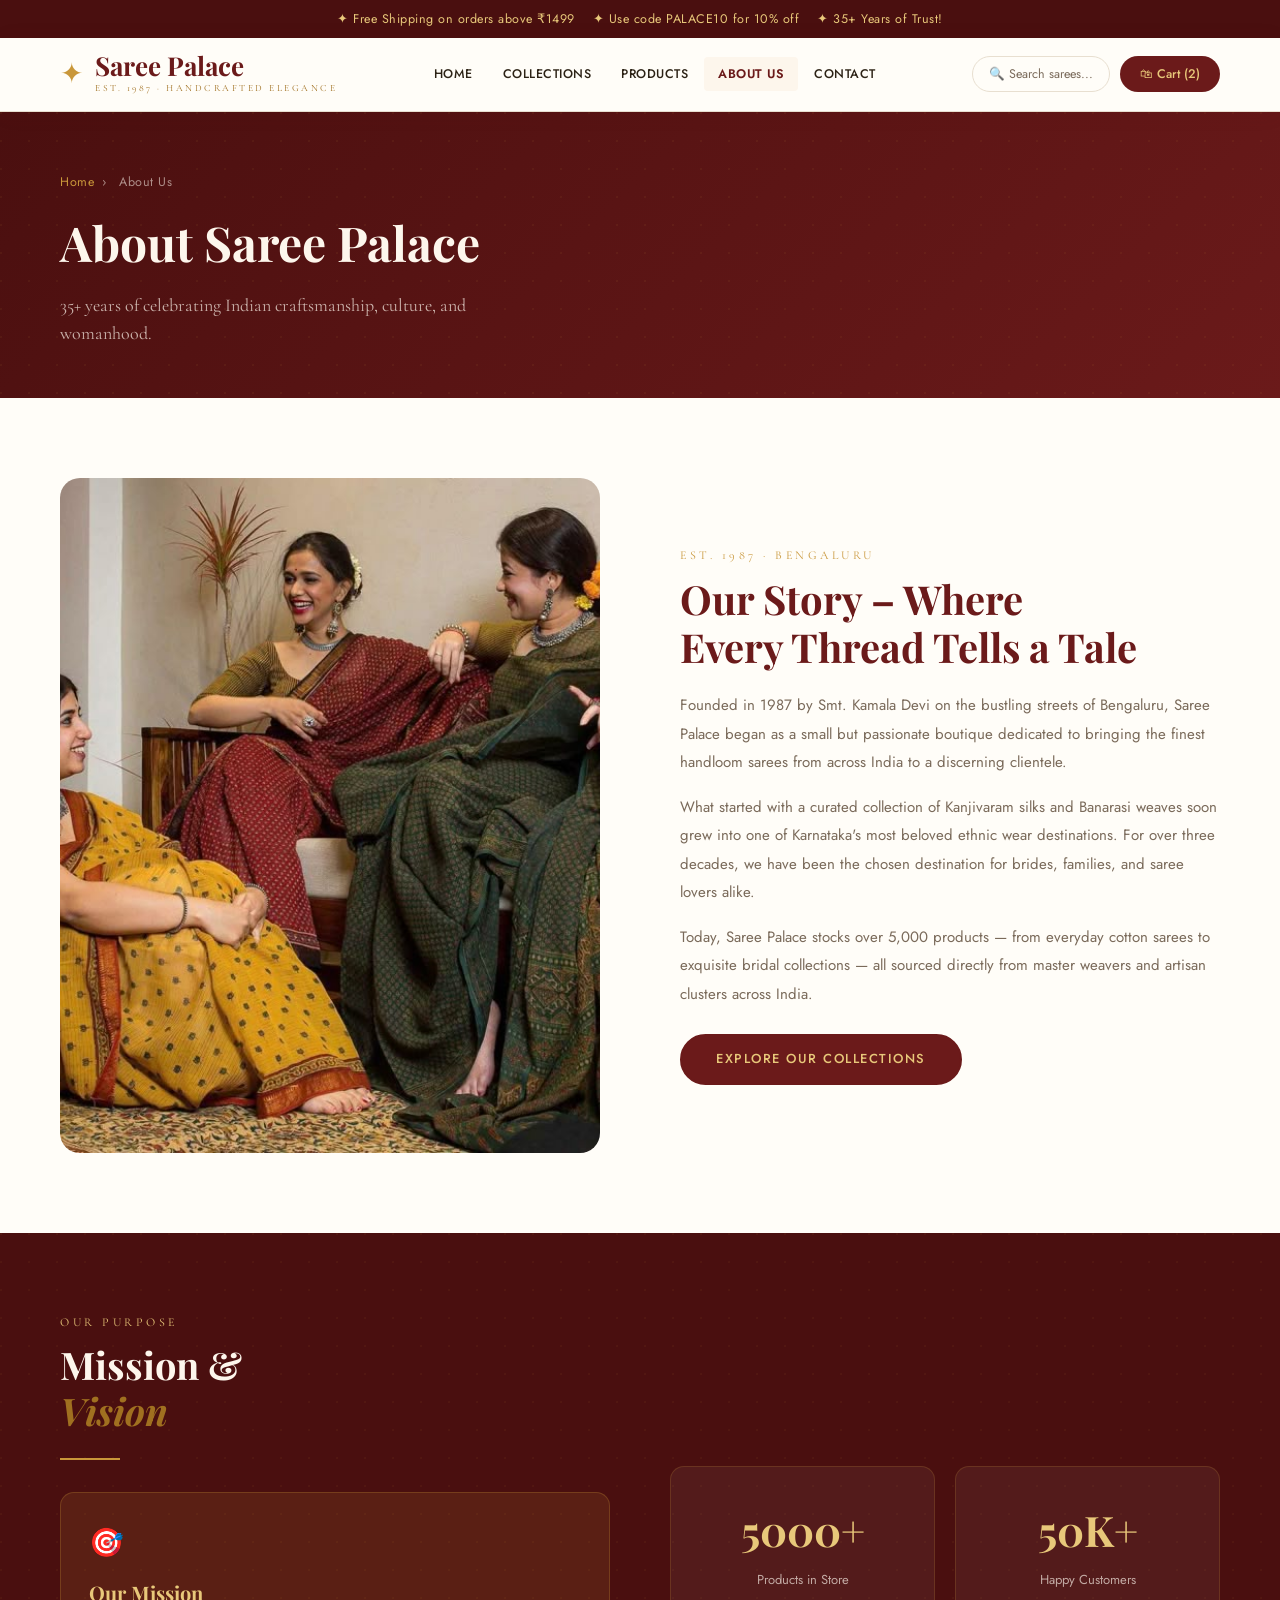
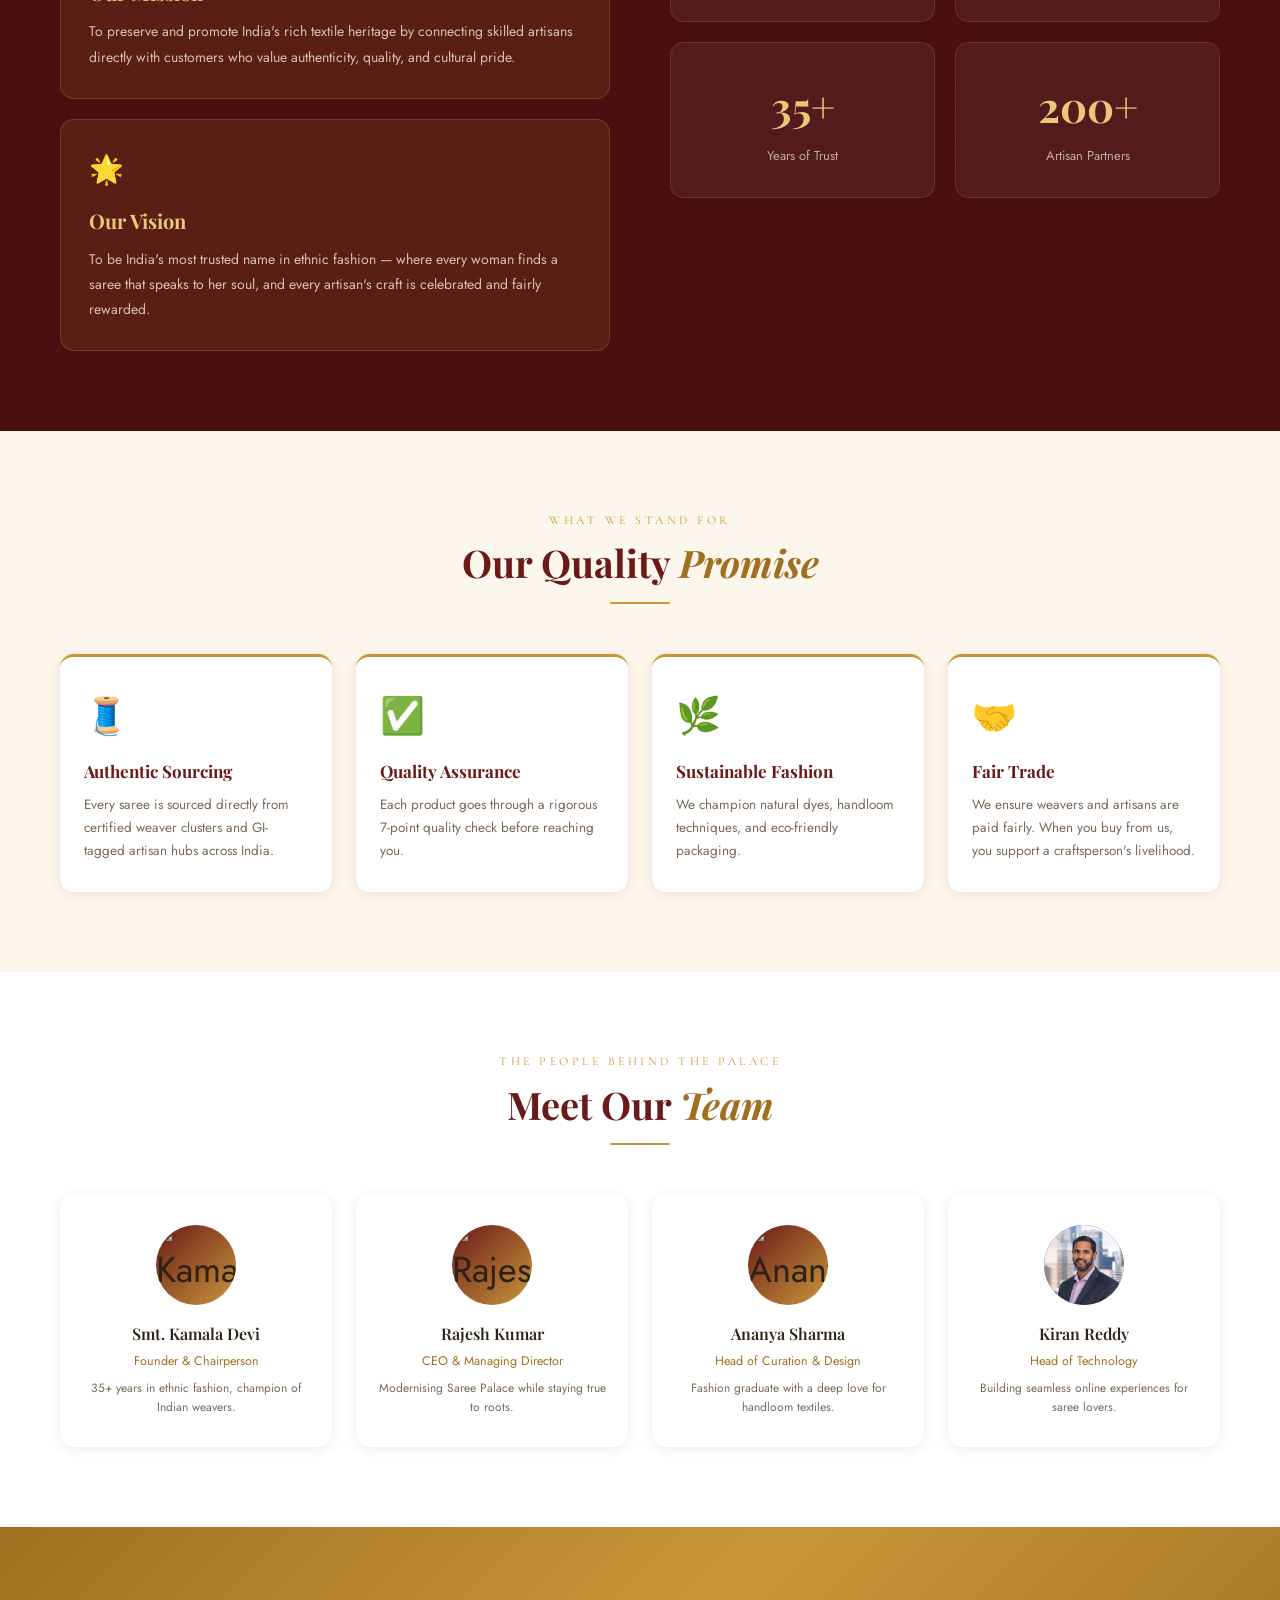
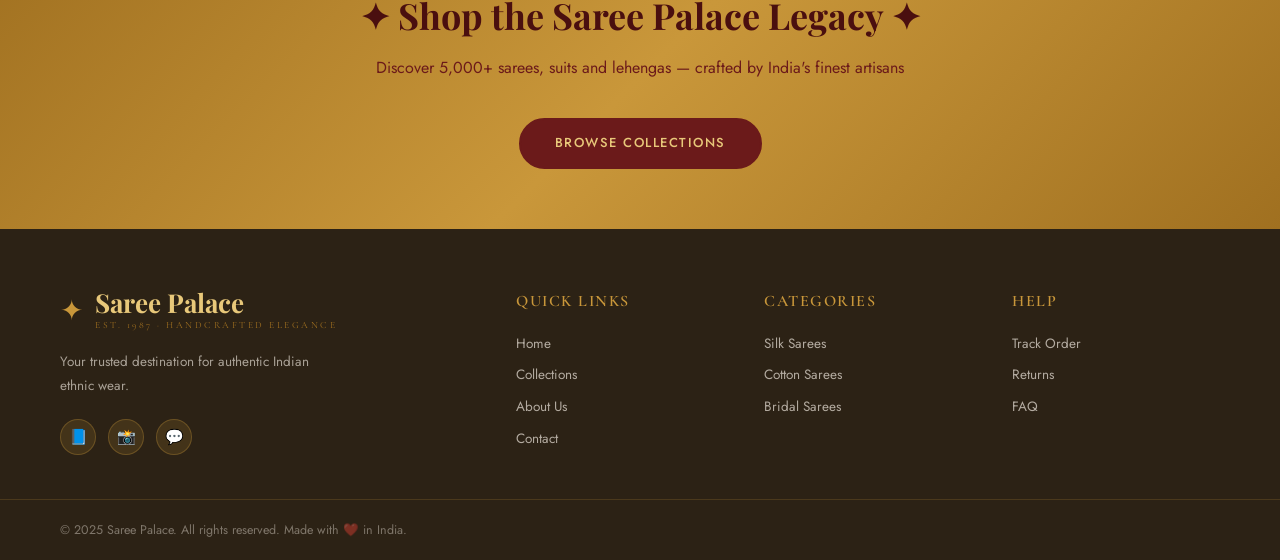
==== about.html @ aacb1d37 "first commit" ====
<!DOCTYPE html>
<html lang="en">
<head>
  <meta charset="UTF-8"/>
  <meta name="viewport" content="width=device-width, initial-scale=1.0"/>
  <title>About Us – Saree Palace</title>
  <link rel="stylesheet" href="style.css"/>
  <style>
    .about-img-wrap img { width:100%; height:100%; object-fit:cover; display:block; }
    .team-avatar img { width:100%; height:100%; object-fit:cover; border-radius:50%; display:block; }
  </style>
</head>
<body>
<div class="announcement-bar">
  <span>✦ Free Shipping on orders above ₹1499 &nbsp;&nbsp; ✦ Use code PALACE10 for 10% off &nbsp;&nbsp; ✦ 35+ Years of Trust!</span>
</div>
<header class="header">
  <div class="header-top">
    <a href="index.html" class="logo">
      <span class="logo-icon">✦</span>
      <div class="logo-text"><span class="logo-main">Saree Palace</span><span class="logo-sub">Est. 1987 · Handcrafted Elegance</span></div>
    </a>
    <nav class="header-nav">
      <a href="index.html">Home</a><a href="collections.html">Collections</a>
      <a href="product.html">Products</a><a href="about.html" class="active">About Us</a><a href="contact.html">Contact</a>
    </nav>
    <div class="header-actions">
      <div class="search-box">🔍 Search sarees...</div>
      <a href="cart.html" class="btn-cart">🛍 Cart (2)</a>
    </div>
  </div>
</header>

<section class="page-hero">
  <!-- Replace 'your-photo.jpg' with the path to your actual image -->
  <div class="page-hero-bg">
  </div>
  <div class="page-hero-overlay"></div>
  <div class="page-hero-content">
    <div class="breadcrumb"><a href="index.html">Home</a><span>›</span> About Us</div>
    <h1>About Saree Palace</h1>
    <p>35+ years of celebrating Indian craftsmanship, culture, and womanhood.</p>
  </div>
</section>

<!-- OUR STORY -->
<div class="about-grid">
  <div class="about-img-wrap">
    <img src="abus.jfif" alt="Saree Palace Store"/>
  </div>
  <div class="about-content">
    <span class="section-label">Est. 1987 · Bengaluru</span>
    <h2>Our Story – Where<br/>Every Thread Tells a Tale</h2>
    <p>Founded in 1987 by Smt. Kamala Devi on the bustling streets of Bengaluru, Saree Palace began as a small but passionate boutique dedicated to bringing the finest handloom sarees from across India to a discerning clientele.</p>
    <p>What started with a curated collection of Kanjivaram silks and Banarasi weaves soon grew into one of Karnataka's most beloved ethnic wear destinations. For over three decades, we have been the chosen destination for brides, families, and saree lovers alike.</p>
    <p>Today, Saree Palace stocks over 5,000 products — from everyday cotton sarees to exquisite bridal collections — all sourced directly from master weavers and artisan clusters across India.</p>
    <a href="collections.html" class="btn-primary" style="margin-top:10px">Explore Our Collections</a>
  </div>
</div>

<!-- MISSION & VISION -->
<section class="section" style="background:var(--maroon-dk);position:relative;overflow:hidden">
  <div style="position:absolute;inset:0;background-image:radial-gradient(circle at 1px 1px, rgba(201,151,58,0.06) 1px, transparent 0);background-size:28px 28px"></div>
  <div style="position:relative;z-index:1;display:grid;grid-template-columns:1fr 1fr;gap:60px;align-items:center">
    <div>
      <span class="section-label" style="color:var(--gold-lt)">Our Purpose</span>
      <h2 class="section-title" style="color:var(--cream);margin-bottom:24px">Mission &<br/><em>Vision</em></h2>
      <div style="height:2px;width:60px;background:var(--gold);margin-bottom:32px"></div>
      <div style="background:rgba(201,151,58,0.12);border:1px solid rgba(201,151,58,0.25);border-radius:14px;padding:28px;margin-bottom:20px">
        <div style="font-size:28px;margin-bottom:12px">🎯</div>
        <h4 style="font-family:'Playfair Display',serif;font-size:20px;color:var(--gold-lt);margin-bottom:10px">Our Mission</h4>
        <p style="font-size:14px;color:rgba(253,246,236,0.75);line-height:1.8">To preserve and promote India's rich textile heritage by connecting skilled artisans directly with customers who value authenticity, quality, and cultural pride.</p>
      </div>
      <div style="background:rgba(201,151,58,0.12);border:1px solid rgba(201,151,58,0.25);border-radius:14px;padding:28px">
        <div style="font-size:28px;margin-bottom:12px">🌟</div>
        <h4 style="font-family:'Playfair Display',serif;font-size:20px;color:var(--gold-lt);margin-bottom:10px">Our Vision</h4>
        <p style="font-size:14px;color:rgba(253,246,236,0.75);line-height:1.8">To be India's most trusted name in ethnic fashion — where every woman finds a saree that speaks to her soul, and every artisan's craft is celebrated and fairly rewarded.</p>
      </div>
    </div>
    <div style="display:grid;grid-template-columns:1fr 1fr;gap:20px">
      <div style="background:rgba(255,255,255,0.05);border-radius:14px;padding:30px 24px;text-align:center;border:1px solid rgba(201,151,58,0.2)">
        <div style="font-family:'Playfair Display',serif;font-size:42px;font-weight:700;color:var(--gold-lt)">5000+</div>
        <div style="font-size:13px;color:rgba(253,246,236,0.65);margin-top:6px">Products in Store</div>
      </div>
      <div style="background:rgba(255,255,255,0.05);border-radius:14px;padding:30px 24px;text-align:center;border:1px solid rgba(201,151,58,0.2)">
        <div style="font-family:'Playfair Display',serif;font-size:42px;font-weight:700;color:var(--gold-lt)">50K+</div>
        <div style="font-size:13px;color:rgba(253,246,236,0.65);margin-top:6px">Happy Customers</div>
      </div>
      <div style="background:rgba(255,255,255,0.05);border-radius:14px;padding:30px 24px;text-align:center;border:1px solid rgba(201,151,58,0.2)">
        <div style="font-family:'Playfair Display',serif;font-size:42px;font-weight:700;color:var(--gold-lt)">35+</div>
        <div style="font-size:13px;color:rgba(253,246,236,0.65);margin-top:6px">Years of Trust</div>
      </div>
      <div style="background:rgba(255,255,255,0.05);border-radius:14px;padding:30px 24px;text-align:center;border:1px solid rgba(201,151,58,0.2)">
        <div style="font-family:'Playfair Display',serif;font-size:42px;font-weight:700;color:var(--gold-lt)">200+</div>
        <div style="font-size:13px;color:rgba(253,246,236,0.65);margin-top:6px">Artisan Partners</div>
      </div>
    </div>
  </div>
</section>

<!-- QUALITY VALUES -->
<section class="values-section">
  <div class="section-header">
    <span class="section-label">What We Stand For</span>
    <h2 class="section-title">Our Quality <em>Promise</em></h2>
    <div class="divider"></div>
  </div>
  <div class="values-grid">
    <div class="value-card"><div class="value-icon">🧵</div><h4>Authentic Sourcing</h4><p>Every saree is sourced directly from certified weaver clusters and GI-tagged artisan hubs across India.</p></div>
    <div class="value-card"><div class="value-icon">✅</div><h4>Quality Assurance</h4><p>Each product goes through a rigorous 7-point quality check before reaching you.</p></div>
    <div class="value-card"><div class="value-icon">🌿</div><h4>Sustainable Fashion</h4><p>We champion natural dyes, handloom techniques, and eco-friendly packaging.</p></div>
    <div class="value-card"><div class="value-icon">🤝</div><h4>Fair Trade</h4><p>We ensure weavers and artisans are paid fairly. When you buy from us, you support a craftsperson's livelihood.</p></div>
  </div>
</section>

<!-- TEAM -->
<section class="section" style="background:#fff">
  <div class="section-header">
    <span class="section-label">The People Behind the Palace</span>
    <h2 class="section-title">Meet Our <em>Team</em></h2>
    <div class="divider"></div>
  </div>
  <div class="team-grid" style="padding:0">
    <div class="team-card">
      <div class="team-avatar">
        <img src="https://encrypted-tbn0.gstatic.com/images?q=tbn:ANd9GcRkN2AaYw0T_eDQr_360ei1MdW2MaxTLRA_pQ&s" alt="Kamala Devi"/>
      </div>
      <h4>Smt. Kamala Devi</h4><p>Founder & Chairperson</p>
      <p style="font-size:12px;color:var(--mid-gray);margin-top:8px">35+ years in ethnic fashion, champion of Indian weavers.</p>
    </div>
    <div class="team-card">
      <div class="team-avatar">
        <img src="https://encrypted-tbn0.gstatic.com/images?q=tbn:ANd9GcSYFAbuUCKHLajSRwj35jVpfdj46qffYiw7yw&s" alt="Rajesh Kumar"/>
      </div>
      <h4>Rajesh Kumar</h4><p>CEO & Managing Director</p>
      <p style="font-size:12px;color:var(--mid-gray);margin-top:8px">Modernising Saree Palace while staying true to roots.</p>
    </div>
    <div class="team-card">
      <div class="team-avatar">
        <img src="https://encrypted-tbn0.gstatic.com/images?q=tbn:ANd9GcQ9eYBCYyK8CjuxxqD_QIRIj3vtbfGTEG4hpg&s" alt="Ananya Sharma"/>
      </div>
      <h4>Ananya Sharma</h4><p>Head of Curation & Design</p>
      <p style="font-size:12px;color:var(--mid-gray);margin-top:8px">Fashion graduate with a deep love for handloom textiles.</p>
    </div>
    <div class="team-card">
      <div class="team-avatar">
        <img src="[data-uri]" alt="Kiran Reddy"/>
      </div>
      <h4>Kiran Reddy</h4><p>Head of Technology</p>
      <p style="font-size:12px;color:var(--mid-gray);margin-top:8px">Building seamless online experiences for saree lovers.</p>
    </div>
  </div>
</section>

<section class="offers-banner">
  <h2>✦ Shop the Saree Palace Legacy ✦</h2>
  <p>Discover 5,000+ sarees, suits and lehengas — crafted by India's finest artisans</p>
  <a href="collections.html" class="btn-primary" style="margin-top:10px">Browse Collections</a>
</section>

<footer class="footer">
  <div class="footer-top">
    <div class="footer-brand">
      <div class="logo"><span class="logo-icon">✦</span>
        <div class="logo-text"><span class="logo-main" style="color:var(--gold-lt)">Saree Palace</span><span class="logo-sub">Est. 1987 · Handcrafted Elegance</span></div>
      </div>
      <p>Your trusted destination for authentic Indian ethnic wear.</p>
      <div class="footer-social"><div class="social-icon">📘</div><div class="social-icon">📸</div><div class="social-icon">💬</div></div>
    </div>
    <div class="footer-col"><h5>Quick Links</h5><a href="index.html">Home</a><a href="collections.html">Collections</a><a href="about.html">About Us</a><a href="contact.html">Contact</a></div>
    <div class="footer-col"><h5>Categories</h5><a href="collections.html">Silk Sarees</a><a href="collections.html">Cotton Sarees</a><a href="collections.html">Bridal Sarees</a></div>
    <div class="footer-col"><h5>Help</h5><a href="contact.html">Track Order</a><a href="contact.html">Returns</a><a href="contact.html">FAQ</a></div>
  </div>
  <div class="footer-bottom"><p>© 2025 Saree Palace. All rights reserved. Made with ❤️ in India.</p></div>
</footer>
<script src="script.js"></script>
</body>
</html>
---- style.css ----
@import url('https://fonts.googleapis.com/css2?family=Playfair+Display:ital,wght@0,400;0,600;0,700;1,400;1,600&family=Cormorant+Garamond:wght@300;400;500;600&family=Jost:wght@300;400;500;600&display=swap');

:root {
  --maroon:    #6b1a1a;
  --maroon-dk: #4a0f0f;
  --maroon-lt: #9b2929;
  --gold:      #c9973a;
  --gold-lt:   #e8c87a;
  --gold-dk:   #a07020;
  --cream:     #fdf6ec;
  --cream-dk:  #f5e8d0;
  --off-white: #fffdf8;
  --charcoal:  #2c2215;
  --mid-gray:  #7a6a5a;
  --light-gray:#e8dfd0;
  --shadow-sm: 0 2px 12px rgba(107,26,26,0.10);
  --shadow-md: 0 6px 30px rgba(107,26,26,0.18);
  --shadow-lg: 0 16px 60px rgba(107,26,26,0.22);
  --transition: 0.3s cubic-bezier(0.4,0,0.2,1);
}

*, *::before, *::after { box-sizing: border-box; margin: 0; padding: 0; }
html { scroll-behavior: smooth; }
body { font-family: 'Jost', sans-serif; background: var(--off-white); color: var(--charcoal); line-height: 1.6; overflow-x: hidden; }
a { text-decoration: none; color: inherit; }

::-webkit-scrollbar { width: 5px; }
::-webkit-scrollbar-track { background: var(--cream); }
::-webkit-scrollbar-thumb { background: var(--gold); border-radius: 3px; }

/* ANNOUNCEMENT BAR */
.announcement-bar {
  background: var(--maroon-dk); color: var(--gold-lt);
  text-align: center; padding: 9px 20px;
  font-size: 12.5px; letter-spacing: 0.5px;
  overflow: hidden; white-space: nowrap;
}
.announcement-bar span { display: inline-block; animation: marquee 24s linear infinite; }
@keyframes marquee { from { transform: translateX(80vw); } to { transform: translateX(-100%); } }

/* HEADER */
.header {
  background: var(--off-white); border-bottom: 1px solid var(--light-gray);
  position: sticky; top: 0; z-index: 999;
  box-shadow: 0 2px 20px rgba(107,26,26,0.07);
}
.header-top {
  display: flex; align-items: center; justify-content: space-between;
  padding: 14px 60px; gap: 20px;
}
.logo { display: flex; align-items: center; gap: 12px; }
.logo-icon { font-size: 28px; color: var(--gold); }
.logo-text { display: flex; flex-direction: column; }
.logo-main { font-family: 'Playfair Display', serif; font-size: 26px; font-weight: 700; color: var(--maroon); line-height: 1; }
.logo-sub { font-size: 9.5px; font-family: 'Cormorant Garamond', serif; letter-spacing: 2.5px; color: var(--gold-dk); text-transform: uppercase; margin-top: 2px; }
.header-nav { display: flex; align-items: center; gap: 2px; }
.header-nav a { font-size: 12.5px; font-weight: 500; color: var(--charcoal); padding: 7px 14px; letter-spacing: 0.5px; text-transform: uppercase; border-radius: 4px; transition: all var(--transition); }
.header-nav a:hover, .header-nav a.active { color: var(--maroon); background: var(--cream); font-weight: 600; }
.header-actions { display: flex; align-items: center; gap: 10px; }
.search-box { display: flex; align-items: center; gap: 8px; border: 1.5px solid var(--light-gray); border-radius: 30px; padding: 7px 16px; font-size: 12.5px; color: var(--mid-gray); cursor: pointer; transition: border-color var(--transition); }
.search-box:hover { border-color: var(--gold); }
.btn-cart { background: var(--maroon); color: var(--gold-lt); padding: 8px 20px; border-radius: 30px; font-size: 12.5px; font-weight: 500; transition: background var(--transition); white-space: nowrap; }
.btn-cart:hover { background: var(--gold-dk); }

/* CATEGORY NAV */
.category-nav { display: flex; justify-content: center; gap: 4px; padding: 8px 60px; background: var(--cream); border-top: 1px solid var(--light-gray); overflow-x: auto; }
.category-nav::-webkit-scrollbar { height: 0; }
.category-nav a { display: flex; align-items: center; gap: 7px; padding: 5px 16px; border-radius: 30px; font-size: 12px; font-weight: 500; letter-spacing: 0.5px; text-transform: uppercase; color: var(--charcoal); transition: all var(--transition); white-space: nowrap; border: 1.5px solid transparent; }
.category-nav a:hover, .category-nav a.active { background: var(--maroon); color: var(--cream); border-color: var(--maroon); }
.cat-dot { width: 10px; height: 10px; border-radius: 50%; }

/* BUTTONS */
.btn-primary { display: inline-block; background: var(--maroon); color: var(--gold-lt); padding: 13px 34px; border-radius: 40px; font-weight: 500; font-size: 13px; letter-spacing: 1.5px; text-transform: uppercase; border: 2px solid var(--maroon); transition: all var(--transition); cursor: pointer; }
.btn-primary:hover { background: transparent; color: var(--maroon); }
.btn-outline-dark { display: inline-block; background: transparent; color: var(--maroon); padding: 13px 34px; border-radius: 40px; font-weight: 500; font-size: 13px; letter-spacing: 1.5px; text-transform: uppercase; border: 2px solid var(--maroon); transition: all var(--transition); cursor: pointer; }
.btn-outline-dark:hover { background: var(--maroon); color: var(--gold-lt); }
.btn-outline-light { display: inline-block; background: transparent; color: var(--cream); padding: 13px 34px; border-radius: 40px; font-weight: 500; font-size: 13px; letter-spacing: 1.5px; text-transform: uppercase; border: 2px solid rgba(255,255,255,0.5); transition: all var(--transition); cursor: pointer; }
.btn-outline-light:hover { background: var(--cream); color: var(--maroon); }
.btn-gold { display: inline-block; background: var(--gold); color: var(--charcoal); padding: 13px 34px; border-radius: 40px; font-weight: 600; font-size: 13px; letter-spacing: 1px; text-transform: uppercase; border: none; cursor: pointer; transition: all var(--transition); }
.btn-gold:hover { background: var(--gold-dk); color: var(--cream); }

/* SECTION COMMONS */
.section { padding: 80px 60px; }
.section-header { text-align: center; margin-bottom: 50px; }
.section-header.light .section-label { color: var(--gold-lt); }
.section-header.light .section-title { color: var(--cream); }
.section-label { display: block; font-family: 'Cormorant Garamond', serif; font-size: 12px; letter-spacing: 3.5px; text-transform: uppercase; color: var(--gold); margin-bottom: 10px; }
.section-title { font-family: 'Playfair Display', serif; font-size: 38px; font-weight: 700; color: var(--maroon); line-height: 1.2; }
.section-title em { font-style: italic; color: var(--gold-dk); }
.section-cta { text-align: center; margin-top: 44px; }
.divider { width: 60px; height: 2px; background: var(--gold); margin: 16px auto 0; border-radius: 2px; }

/* HERO */
.hero { position: relative; min-height: 88vh; display: flex; align-items: center; overflow: hidden; }
.hero-bg { position: absolute; inset: 0; background: radial-gradient(ellipse at 75% 50%, rgba(201,151,58,0.13) 0%, transparent 55%), radial-gradient(ellipse at 20% 80%, rgba(155,41,41,0.3) 0%, transparent 50%), linear-gradient(135deg, #4a0f0f 0%, #6b1a1a 45%, #3a0c0c 100%); }
.hero-bg::before { content: ''; position: absolute; inset: 0; background-image: radial-gradient(circle at 1px 1px, rgba(201,151,58,0.07) 1px, transparent 0); background-size: 30px 30px; }
.hero-content { position: relative; z-index: 2; padding: 60px 100px; max-width: 700px; animation: fadeUp 1s ease forwards; }
.hero-badge { display: inline-block; background: rgba(201,151,58,0.15); border: 1px solid rgba(201,151,58,0.4); color: var(--gold-lt); padding: 5px 16px; border-radius: 20px; font-size: 11.5px; letter-spacing: 3px; text-transform: uppercase; font-family: 'Cormorant Garamond', serif; margin-bottom: 22px; }
.hero-title { font-family: 'Playfair Display', serif; font-size: 64px; font-weight: 700; color: var(--cream); line-height: 1.1; margin-bottom: 22px; }
.hero-title em { font-style: italic; color: var(--gold-lt); }
.hero-desc { font-family: 'Cormorant Garamond', serif; font-size: 18px; color: rgba(253,246,236,0.75); line-height: 1.8; margin-bottom: 36px; max-width: 500px; }
.hero-btns { display: flex; gap: 16px; flex-wrap: wrap; }
.hero-stats { display: flex; gap: 36px; margin-top: 50px; padding-top: 36px; border-top: 1px solid rgba(201,151,58,0.2); }
.hero-stat-num { font-family: 'Playfair Display', serif; font-size: 28px; font-weight: 700; color: var(--gold-lt); }
.hero-stat-lbl { font-size: 11.5px; color: rgba(253,246,236,0.6); letter-spacing: 1px; }
.hero-image-side { position: absolute; right: 0; top: 0; bottom: 0; width: 42%; }
.hero-image-side::before { content: ''; position: absolute; inset: 0; z-index: 1; background: linear-gradient(to right, #6b1a1a 0%, transparent 40%); }
.hero-saree-display { width: 100%; height: 100%; background: linear-gradient(160deg, #8b1a1a 0%, #c9973a 40%, #4a0f0f 100%); display: flex; align-items: center; justify-content: center; }
.saree-art { font-size: 180px; opacity: 0.35; animation: floatArt 5s ease-in-out infinite; }
@keyframes floatArt { 0%,100% { transform: translateY(0) rotate(-5deg); } 50% { transform: translateY(-20px) rotate(5deg); } }

/* PROMO STRIP */
.promo-strip { display: grid; grid-template-columns: repeat(4, 1fr); border-top: 3px solid var(--gold); }
.promo-card { padding: 28px 30px; display: block; transition: transform var(--transition); position: relative; overflow: hidden; border-right: 1px solid rgba(255,255,255,0.1); }
.promo-card:last-child { border-right: none; }
.promo-card:hover { transform: translateY(-3px); }
.promo-1 { background: linear-gradient(135deg, #7a1f1f, #b03030); }
.promo-2 { background: linear-gradient(135deg, #5a3a00, #a07020); }
.promo-3 { background: linear-gradient(135deg, #1a3a6b, #2e60a8); }
.promo-4 { background: linear-gradient(135deg, #1a5a2e, #2e9e50); }
.promo-tag { display: inline-block; font-size: 10px; letter-spacing: 2px; font-weight: 600; color: var(--gold-lt); opacity: 0.85; text-transform: uppercase; margin-bottom: 6px; }
.promo-card h3 { font-family: 'Playfair Display', serif; font-size: 20px; color: #fff; font-weight: 600; margin-bottom: 4px; }
.promo-card p { font-size: 13px; color: rgba(255,255,255,0.7); }
.promo-arrow { position: absolute; right: 20px; bottom: 20px; font-size: 18px; color: rgba(255,255,255,0.4); transition: all var(--transition); }
.promo-card:hover .promo-arrow { color: var(--gold-lt); transform: translateX(4px); }

/* COLOUR SECTION */
.colour-section { background: var(--cream); }
.colour-grid { display: grid; grid-template-columns: repeat(6, 1fr); gap: 16px; }
.colour-item { border-radius: 14px; overflow: hidden; aspect-ratio: 3/4; display: flex; align-items: flex-end; padding: 16px; background: var(--clr); transition: transform var(--transition), box-shadow var(--transition); position: relative; cursor: pointer; }
.colour-item::before { content: ''; position: absolute; inset: 0; background: linear-gradient(to top, rgba(0,0,0,0.55) 0%, transparent 50%); }
.colour-item:hover { transform: translateY(-6px); box-shadow: var(--shadow-md); }
.colour-item span { position: relative; z-index: 1; font-family: 'Playfair Display', serif; font-size: 15px; color: #fff; font-weight: 600; }

/* PRODUCT GRID */
.product-grid { display: grid; grid-template-columns: repeat(4, 1fr); gap: 24px; }
.product-card { background: #fff; border-radius: 14px; overflow: hidden; box-shadow: var(--shadow-sm); transition: all var(--transition); display: block; }
.product-card:hover { transform: translateY(-8px); box-shadow: var(--shadow-md); }
.product-img { aspect-ratio: 3/4; display: flex; align-items: center; justify-content: center; position: relative; }
.product-emoji { font-size: 80px; opacity: 0.65; }
.product-badge { position: absolute; top: 14px; left: 14px; background: var(--maroon); color: var(--gold-lt); font-size: 10.5px; font-weight: 600; letter-spacing: 1px; text-transform: uppercase; padding: 4px 12px; border-radius: 20px; }
.product-info { padding: 18px 20px 22px; }
.product-info h4 { font-family: 'Playfair Display', serif; font-size: 16px; font-weight: 600; color: var(--charcoal); margin-bottom: 5px; }
.product-material { font-size: 12.5px; color: var(--mid-gray); margin-bottom: 12px; }
.product-price { display: flex; align-items: center; gap: 10px; }
.price-now { font-size: 17px; font-weight: 600; color: var(--maroon); }
.price-old { font-size: 13px; color: var(--mid-gray); text-decoration: line-through; }
.product-actions { display: flex; gap: 10px; margin-top: 14px; }
.product-actions a { flex: 1; text-align: center; padding: 9px 10px; border-radius: 8px; font-size: 12px; font-weight: 500; letter-spacing: 0.5px; transition: all var(--transition); }
.btn-view { background: var(--cream-dk); color: var(--charcoal); }
.btn-view:hover { background: var(--light-gray); }
.btn-addcart { background: var(--maroon); color: var(--gold-lt); }
.btn-addcart:hover { background: var(--gold-dk); color: #fff; }

/* WEDDING SECTION */
.wedding-section { background: var(--maroon-dk); position: relative; overflow: hidden; }
.wedding-section::before { content: ''; position: absolute; inset: 0; background-image: radial-gradient(circle at 1px 1px, rgba(201,151,58,0.06) 1px, transparent 0); background-size: 28px 28px; }
.wedding-grid { display: grid; grid-template-columns: repeat(3, 1fr); gap: 24px; position: relative; z-index: 1; }
.wedding-card { border-radius: 16px; overflow: hidden; transition: transform var(--transition); }
.wedding-card:hover { transform: translateY(-8px); }
.wedding-card-inner { padding: 40px 30px; min-height: 220px; display: flex; flex-direction: column; justify-content: flex-end; }
.wedding-icon { font-size: 48px; margin-bottom: 16px; }
.wedding-card-inner h3 { font-family: 'Playfair Display', serif; font-size: 22px; color: #fff; font-weight: 700; margin-bottom: 6px; }
.wedding-card-inner p { font-size: 13.5px; color: rgba(255,255,255,0.75); }

/* KARIGARI SECTION */
.karigari-grid { display: grid; grid-template-columns: repeat(4, 1fr); gap: 24px; }
.karigari-card { border-radius: 14px; overflow: hidden; background: #fff; box-shadow: var(--shadow-sm); text-align: center; transition: all var(--transition); display: block; }
.karigari-card:hover { transform: translateY(-6px); box-shadow: var(--shadow-md); }
.kari-img { height: 160px; display: flex; align-items: center; justify-content: center; font-size: 56px; }
.karigari-card h4 { font-family: 'Playfair Display', serif; font-size: 16px; color: var(--maroon); padding: 16px 16px 6px; font-weight: 600; }
.karigari-card p { font-size: 12.5px; color: var(--mid-gray); padding: 0 16px 20px; }

/* OFFERS BANNER */
.offers-banner { background: linear-gradient(135deg, var(--gold-dk), var(--gold), var(--gold-dk)); padding: 60px; text-align: center; }
.offers-banner h2 { font-family: 'Playfair Display', serif; font-size: 36px; color: var(--maroon-dk); font-weight: 700; margin-bottom: 10px; }
.offers-banner p { font-size: 16px; color: var(--maroon); margin-bottom: 28px; }
.offer-codes { display: flex; gap: 16px; justify-content: center; flex-wrap: wrap; margin-bottom: 32px; }
.offer-code { background: var(--maroon-dk); color: var(--gold-lt); padding: 10px 24px; border-radius: 8px; font-size: 14px; font-weight: 600; letter-spacing: 1.5px; font-family: monospace; border: 2px dashed var(--gold); }

/* FOOTER */
.footer { background: var(--charcoal); color: var(--cream); }
.footer-top { display: grid; grid-template-columns: 2fr 1fr 1fr 1fr; gap: 40px; padding: 60px 60px 40px; border-bottom: 1px solid rgba(201,151,58,0.2); }
.footer-brand p { margin-top: 16px; font-size: 13.5px; color: rgba(253,246,236,0.6); line-height: 1.8; max-width: 280px; }
.footer-social { display: flex; gap: 12px; margin-top: 20px; }
.social-icon { width: 36px; height: 36px; border-radius: 50%; background: rgba(201,151,58,0.15); border: 1px solid rgba(201,151,58,0.3); display: flex; align-items: center; justify-content: center; font-size: 15px; transition: all var(--transition); cursor: pointer; }
.social-icon:hover { background: var(--gold); color: var(--charcoal); }
.footer-col h5 { font-family: 'Cormorant Garamond', serif; font-size: 16px; font-weight: 600; color: var(--gold); letter-spacing: 1.5px; text-transform: uppercase; margin-bottom: 18px; }
.footer-col a { display: block; font-size: 13.5px; color: rgba(253,246,236,0.65); margin-bottom: 10px; transition: color var(--transition); }
.footer-col a:hover { color: var(--gold-lt); }
.footer-bottom { padding: 20px 60px; display: flex; justify-content: space-between; align-items: center; }
.footer-bottom p { font-size: 12.5px; color: rgba(253,246,236,0.4); }
.footer-bottom a { color: var(--gold); }

/* PAGE HERO */
.page-hero { background: linear-gradient(135deg, var(--maroon-dk), var(--maroon)); padding: 60px 60px 50px; position: relative; overflow: hidden; }
.page-hero::before { content: ''; position: absolute; inset: 0; background-image: radial-gradient(circle at 1px 1px, rgba(201,151,58,0.07) 1px, transparent 0); background-size: 28px 28px; }
.page-hero-content { position: relative; z-index: 1; }
.breadcrumb { font-size: 12.5px; color: rgba(253,246,236,0.55); margin-bottom: 12px; letter-spacing: 0.5px; }
.breadcrumb a { color: var(--gold); }
.breadcrumb span { margin: 0 8px; }
.page-hero h1 { font-family: 'Playfair Display', serif; font-size: 48px; color: var(--cream); font-weight: 700; }
.page-hero p { font-family: 'Cormorant Garamond', serif; font-size: 18px; color: rgba(253,246,236,0.7); margin-top: 10px; max-width: 500px; }

/* FILTER BAR */
.filter-bar { background: #fff; padding: 20px 60px; display: flex; align-items: center; gap: 20px; border-bottom: 1px solid var(--light-gray); flex-wrap: wrap; }
.filter-label { font-size: 12px; font-weight: 600; text-transform: uppercase; letter-spacing: 1px; color: var(--mid-gray); }
.filter-chips { display: flex; gap: 8px; flex-wrap: wrap; flex: 1; }
.filter-chip { padding: 6px 16px; border-radius: 30px; font-size: 12.5px; border: 1.5px solid var(--light-gray); background: #fff; cursor: pointer; transition: all var(--transition); font-weight: 500; }
.filter-chip:hover, .filter-chip.active { border-color: var(--maroon); background: var(--maroon); color: var(--cream); }
.filter-sort { margin-left: auto; display: flex; align-items: center; gap: 8px; font-size: 12.5px; }
.filter-sort select { padding: 7px 14px; border: 1.5px solid var(--light-gray); border-radius: 8px; font-size: 12.5px; color: var(--charcoal); background: #fff; cursor: pointer; outline: none; }

/* PRODUCT DETAIL PAGE */
.product-detail { display: grid; grid-template-columns: 1fr 1fr; gap: 60px; padding: 60px; align-items: start; }
.product-gallery { position: sticky; top: 100px; }
.product-main-img { border-radius: 16px; overflow: hidden; aspect-ratio: 3/4; display: flex; align-items: center; justify-content: center; margin-bottom: 16px; }
.product-thumbs { display: flex; gap: 10px; }
.product-thumb { width: 70px; height: 70px; border-radius: 8px; overflow: hidden; cursor: pointer; border: 2px solid transparent; transition: border-color var(--transition); display: flex; align-items: center; justify-content: center; font-size: 28px; }
.product-thumb:hover, .product-thumb.active { border-color: var(--maroon); }
.product-details-info h1 { font-family: 'Playfair Display', serif; font-size: 32px; color: var(--maroon); font-weight: 700; margin-bottom: 8px; }
.product-fabric { font-size: 14px; color: var(--mid-gray); margin-bottom: 18px; }
.product-detail-price { display: flex; align-items: center; gap: 14px; margin-bottom: 24px; }
.detail-price-now { font-size: 28px; font-weight: 700; color: var(--maroon); }
.detail-price-old { font-size: 16px; color: var(--mid-gray); text-decoration: line-through; }
.detail-discount { background: #e8f5e9; color: #2e7d32; font-size: 12px; font-weight: 600; padding: 3px 10px; border-radius: 20px; }
.options-section { margin-bottom: 22px; }
.options-label { font-size: 12.5px; font-weight: 600; text-transform: uppercase; letter-spacing: 1px; color: var(--mid-gray); margin-bottom: 10px; }
.color-options { display: flex; gap: 10px; flex-wrap: wrap; }
.color-swatch { width: 32px; height: 32px; border-radius: 50%; cursor: pointer; border: 3px solid transparent; transition: border-color var(--transition); }
.color-swatch:hover, .color-swatch.active { border-color: var(--gold); }
.size-options { display: flex; gap: 8px; flex-wrap: wrap; }
.size-btn { padding: 7px 16px; border-radius: 8px; border: 1.5px solid var(--light-gray); font-size: 13px; font-weight: 500; cursor: pointer; transition: all var(--transition); background: #fff; }
.size-btn:hover, .size-btn.active { border-color: var(--maroon); background: var(--maroon); color: #fff; }
.qty-selector { display: flex; align-items: center; }
.qty-btn { width: 36px; height: 36px; border: 1.5px solid var(--light-gray); background: #fff; font-size: 18px; cursor: pointer; display: flex; align-items: center; justify-content: center; }
.qty-btn:first-child { border-radius: 8px 0 0 8px; }
.qty-btn:last-child { border-radius: 0 8px 8px 0; }
.qty-num { width: 50px; height: 36px; border: 1.5px solid var(--light-gray); border-left: none; border-right: none; text-align: center; font-size: 15px; font-weight: 600; display: flex; align-items: center; justify-content: center; }
.add-to-cart-section { display: flex; gap: 14px; margin-top: 28px; flex-wrap: wrap; }
.fabric-info { margin-top: 32px; border-top: 1px solid var(--light-gray); padding-top: 28px; }
.fabric-info h4 { font-family: 'Playfair Display', serif; font-size: 18px; color: var(--maroon); margin-bottom: 14px; }
.fabric-table { width: 100%; border-collapse: collapse; }
.fabric-table tr { border-bottom: 1px solid var(--light-gray); }
.fabric-table td { padding: 10px 0; font-size: 13.5px; }
.fabric-table td:first-child { color: var(--mid-gray); width: 40%; }
.fabric-table td:last-child { color: var(--charcoal); font-weight: 500; }
.reviews-section { margin-top: 32px; border-top: 1px solid var(--light-gray); padding-top: 28px; }
.review-stars { color: var(--gold); font-size: 18px; margin-bottom: 6px; }
.review-card { background: var(--cream); border-radius: 10px; padding: 16px 20px; margin-bottom: 14px; }
.review-card p { font-size: 13.5px; color: var(--charcoal); font-style: italic; margin-bottom: 8px; }
.review-author { font-size: 12px; color: var(--mid-gray); font-weight: 600; }

/* CART PAGE */
.cart-layout { display: grid; grid-template-columns: 1fr 380px; gap: 40px; padding: 60px; align-items: start; }
.cart-items-section h2 { font-family: 'Playfair Display', serif; font-size: 26px; color: var(--maroon); margin-bottom: 28px; font-weight: 700; }
.cart-item { background: #fff; border-radius: 14px; padding: 20px 24px; display: flex; gap: 20px; align-items: center; margin-bottom: 16px; box-shadow: var(--shadow-sm); transition: box-shadow var(--transition); }
.cart-item:hover { box-shadow: var(--shadow-md); }
.cart-item-img { width: 90px; height: 90px; border-radius: 10px; flex-shrink: 0; display: flex; align-items: center; justify-content: center; font-size: 40px; }
.cart-item-info { flex: 1; }
.cart-item-info h4 { font-family: 'Playfair Display', serif; font-size: 16px; color: var(--charcoal); margin-bottom: 4px; }
.cart-item-info p { font-size: 12.5px; color: var(--mid-gray); margin-bottom: 12px; }
.cart-item-controls { display: flex; align-items: center; gap: 16px; flex-wrap: wrap; }
.cart-item-price { font-size: 17px; font-weight: 700; color: var(--maroon); }
.remove-btn { background: none; border: none; color: #c0392b; font-size: 12.5px; cursor: pointer; }
.order-summary-card { background: #fff; border-radius: 16px; padding: 30px; box-shadow: var(--shadow-sm); position: sticky; top: 100px; }
.order-summary-card h3 { font-family: 'Playfair Display', serif; font-size: 22px; color: var(--maroon); margin-bottom: 24px; font-weight: 700; }
.summary-row { display: flex; justify-content: space-between; font-size: 14px; margin-bottom: 14px; padding-bottom: 14px; border-bottom: 1px solid var(--light-gray); }
.summary-row:last-of-type { border-bottom: none; }
.summary-row.total { font-weight: 700; font-size: 16px; color: var(--maroon); }
.coupon-box { display: flex; gap: 8px; margin: 16px 0 20px; }
.coupon-box input { flex: 1; padding: 10px 16px; border: 1.5px solid var(--light-gray); border-radius: 8px; font-size: 13px; outline: none; }
.payment-methods { display: flex; gap: 8px; margin-top: 16px; flex-wrap: wrap; }
.pay-method { padding: 8px 14px; border-radius: 8px; border: 1.5px solid var(--light-gray); font-size: 12px; font-weight: 500; cursor: pointer; transition: all var(--transition); }
.pay-method:hover, .pay-method.active { border-color: var(--maroon); color: var(--maroon); }

/* ABOUT PAGE */
.about-grid { display: grid; grid-template-columns: 1fr 1fr; gap: 80px; padding: 80px 60px; align-items: center; }
.about-img-wrap { border-radius: 20px; overflow: hidden; aspect-ratio: 4/5; background: linear-gradient(160deg, var(--maroon), var(--gold-dk)); display: flex; align-items: center; justify-content: center; font-size: 140px; }
.about-content h2 { font-family: 'Playfair Display', serif; font-size: 40px; color: var(--maroon); font-weight: 700; line-height: 1.2; margin-bottom: 20px; }
.about-content p { font-size: 15px; color: var(--mid-gray); line-height: 1.9; margin-bottom: 16px; }
.team-grid { display: grid; grid-template-columns: repeat(4, 1fr); gap: 24px; padding: 0 60px 80px; }
.team-card { text-align: center; background: #fff; border-radius: 14px; padding: 30px 20px; box-shadow: var(--shadow-sm); transition: all var(--transition); }
.team-card:hover { transform: translateY(-6px); box-shadow: var(--shadow-md); }
.team-avatar { width: 80px; height: 80px; border-radius: 50%; margin: 0 auto 16px; background: linear-gradient(135deg, var(--maroon), var(--gold)); display: flex; align-items: center; justify-content: center; font-size: 36px; }
.team-card h4 { font-family: 'Playfair Display', serif; font-size: 16px; color: var(--charcoal); font-weight: 600; margin-bottom: 4px; }
.team-card p { font-size: 12.5px; color: var(--gold-dk); }
.values-section { background: var(--cream); padding: 80px 60px; }
.values-grid { display: grid; grid-template-columns: repeat(4, 1fr); gap: 24px; }
.value-card { background: #fff; border-radius: 14px; padding: 30px 24px; box-shadow: var(--shadow-sm); border-top: 3px solid var(--gold); }
.value-icon { font-size: 36px; margin-bottom: 14px; }
.value-card h4 { font-family: 'Playfair Display', serif; font-size: 17px; color: var(--maroon); margin-bottom: 8px; }
.value-card p { font-size: 13.5px; color: var(--mid-gray); line-height: 1.7; }

/* CONTACT PAGE */
.contact-layout { display: grid; grid-template-columns: 1fr 1fr; gap: 60px; padding: 80px 60px; }
.contact-info h2 { font-family: 'Playfair Display', serif; font-size: 34px; color: var(--maroon); margin-bottom: 20px; }
.contact-info p { font-size: 15px; color: var(--mid-gray); line-height: 1.8; margin-bottom: 32px; }
.contact-item { display: flex; gap: 16px; margin-bottom: 24px; align-items: flex-start; }
.contact-icon { width: 46px; height: 46px; border-radius: 12px; flex-shrink: 0; background: var(--cream-dk); display: flex; align-items: center; justify-content: center; font-size: 20px; }
.contact-item h5 { font-size: 12.5px; font-weight: 600; text-transform: uppercase; letter-spacing: 1px; color: var(--gold-dk); margin-bottom: 4px; }
.contact-item p { font-size: 14px; color: var(--charcoal); }
.contact-form { background: #fff; border-radius: 20px; padding: 40px; box-shadow: var(--shadow-md); }
.contact-form h3 { font-family: 'Playfair Display', serif; font-size: 24px; color: var(--maroon); margin-bottom: 28px; }
.form-row { display: grid; grid-template-columns: 1fr 1fr; gap: 16px; }
.form-group { margin-bottom: 18px; }
.form-group label { display: block; font-size: 12.5px; font-weight: 600; text-transform: uppercase; letter-spacing: 0.8px; color: var(--mid-gray); margin-bottom: 7px; }
.form-group input, .form-group textarea, .form-group select { width: 100%; padding: 12px 16px; border: 1.5px solid var(--light-gray); border-radius: 10px; font-size: 14px; font-family: 'Jost', sans-serif; color: var(--charcoal); outline: none; transition: border-color var(--transition); background: var(--off-white); }
.form-group input:focus, .form-group textarea:focus { border-color: var(--gold); }
.form-group textarea { resize: vertical; min-height: 110px; }
.social-links { margin-top: 32px; }
.social-links h5 { font-size: 12.5px; font-weight: 600; text-transform: uppercase; letter-spacing: 1px; color: var(--gold-dk); margin-bottom: 14px; }
.social-row { display: flex; gap: 12px; flex-wrap: wrap; }
.social-link-btn { display: flex; align-items: center; gap: 8px; padding: 8px 16px; border-radius: 30px; font-size: 12.5px; font-weight: 500; transition: all var(--transition); }
.social-insta { background: #fce4ec; color: #c2185b; }
.social-fb { background: #e3f2fd; color: #1565c0; }
.social-wa { background: #e8f5e9; color: #2e7d32; }
.social-link-btn:hover { transform: translateY(-2px); box-shadow: 0 4px 12px rgba(0,0,0,0.1); }

@keyframes fadeUp { from { opacity: 0; transform: translateY(24px); } to { opacity: 1; transform: translateY(0); } }
.animate-in { animation: fadeUp 0.6s ease forwards; }
.delay-1 { animation-delay: 0.1s; } .delay-2 { animation-delay: 0.2s; } .delay-3 { animation-delay: 0.3s; } .delay-4 { animation-delay: 0.4s; }

@media (max-width: 1024px) {
  .header-top, .footer-top, .section, .cart-layout, .product-detail, .about-grid, .contact-layout, .filter-bar { padding-left: 30px; padding-right: 30px; }
  .hero-content { padding: 60px 40px; }
  .product-grid, .karigari-grid, .team-grid, .values-grid { grid-template-columns: repeat(2, 1fr); }
  .colour-grid { grid-template-columns: repeat(3, 1fr); }
  .promo-strip { grid-template-columns: repeat(2, 1fr); }
  .cart-layout, .product-detail, .about-grid, .contact-layout { grid-template-columns: 1fr; }
  .hero-image-side { display: none; }
  .footer-top { grid-template-columns: 1fr 1fr; }
  .wedding-grid { grid-template-columns: 1fr; }
}
@media (max-width: 640px) {
  .header-top { padding: 12px 16px; flex-wrap: wrap; }
  .header-nav { display: none; }
  .hero-content { padding: 40px 20px; }
  .hero-title { font-size: 38px; }
  .section { padding: 50px 20px; }
  .section-title { font-size: 28px; }
  .product-grid, .karigari-grid { grid-template-columns: repeat(2, 1fr); }
  .colour-grid { grid-template-columns: repeat(2, 1fr); }
  .promo-strip { grid-template-columns: 1fr; }
  .footer-top { grid-template-columns: 1fr; padding: 40px 20px; }
  .footer-bottom { flex-direction: column; gap: 8px; text-align: center; padding: 20px; }
}
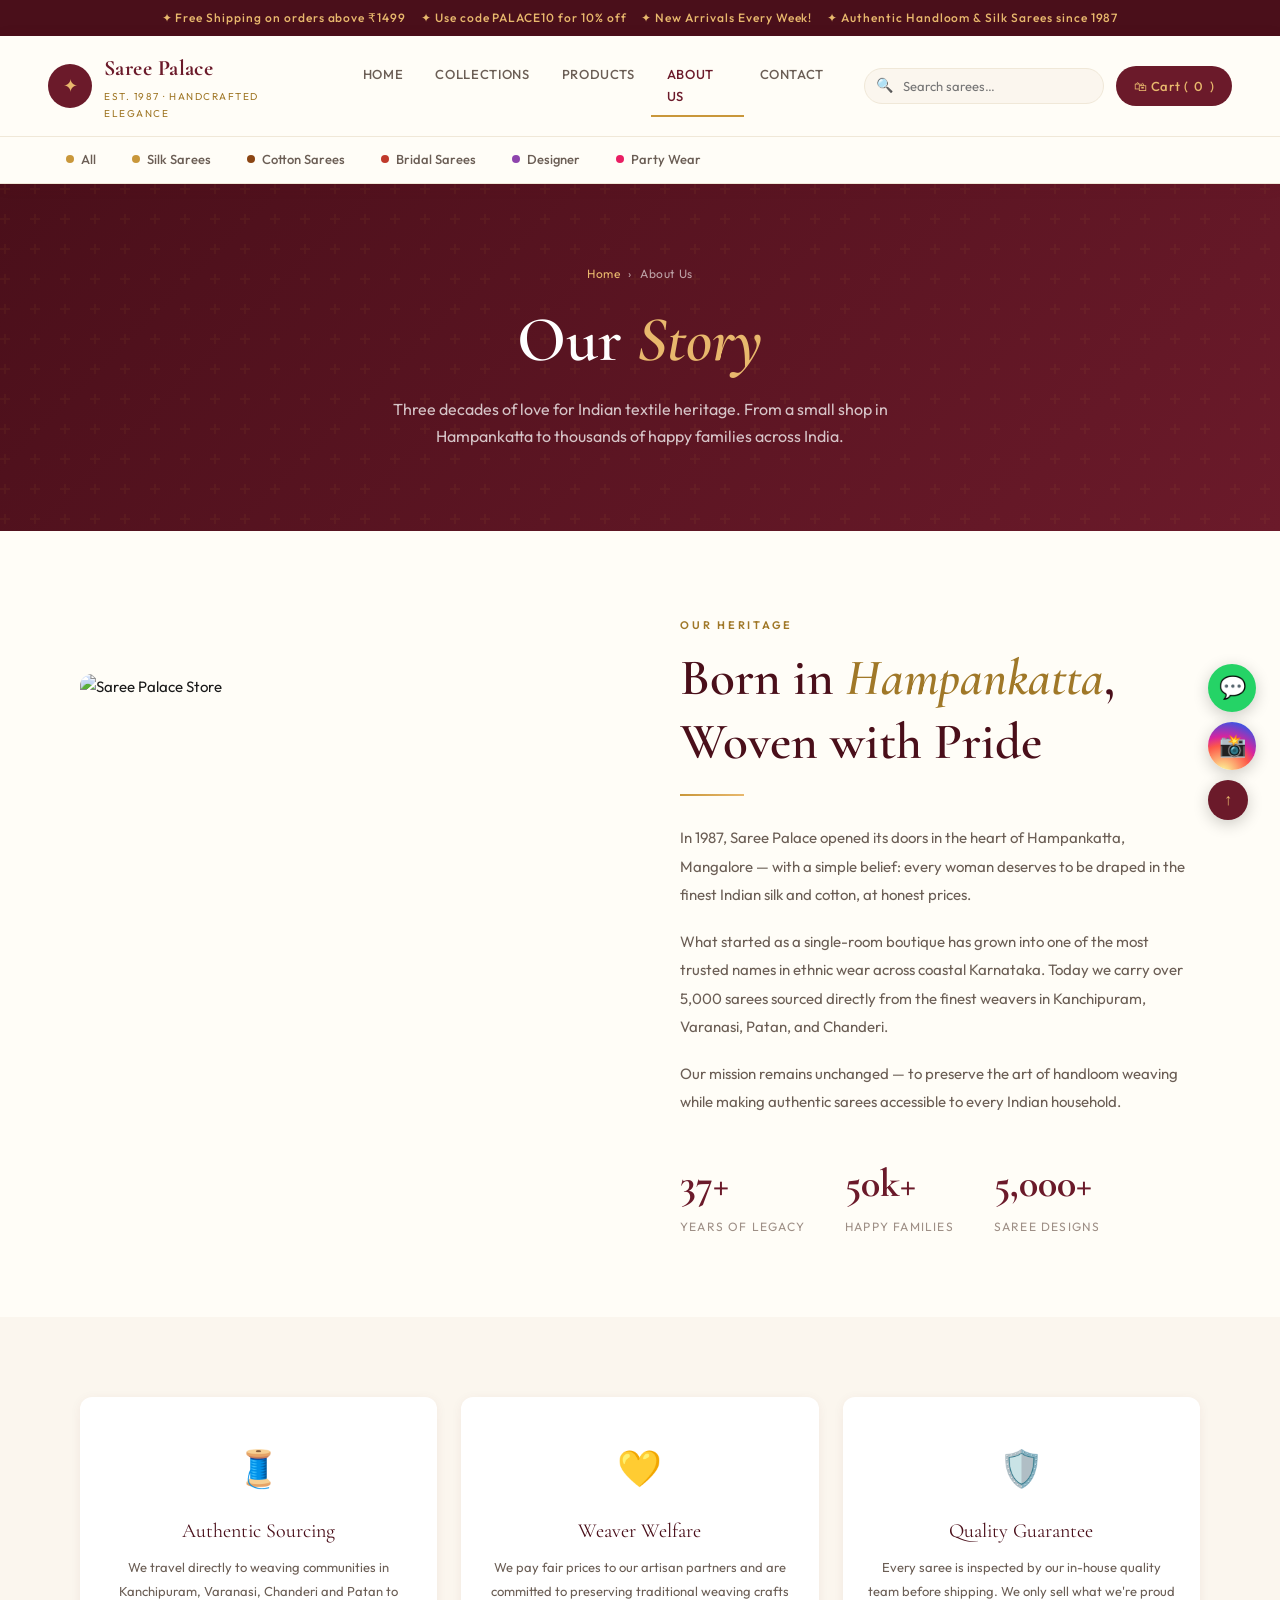
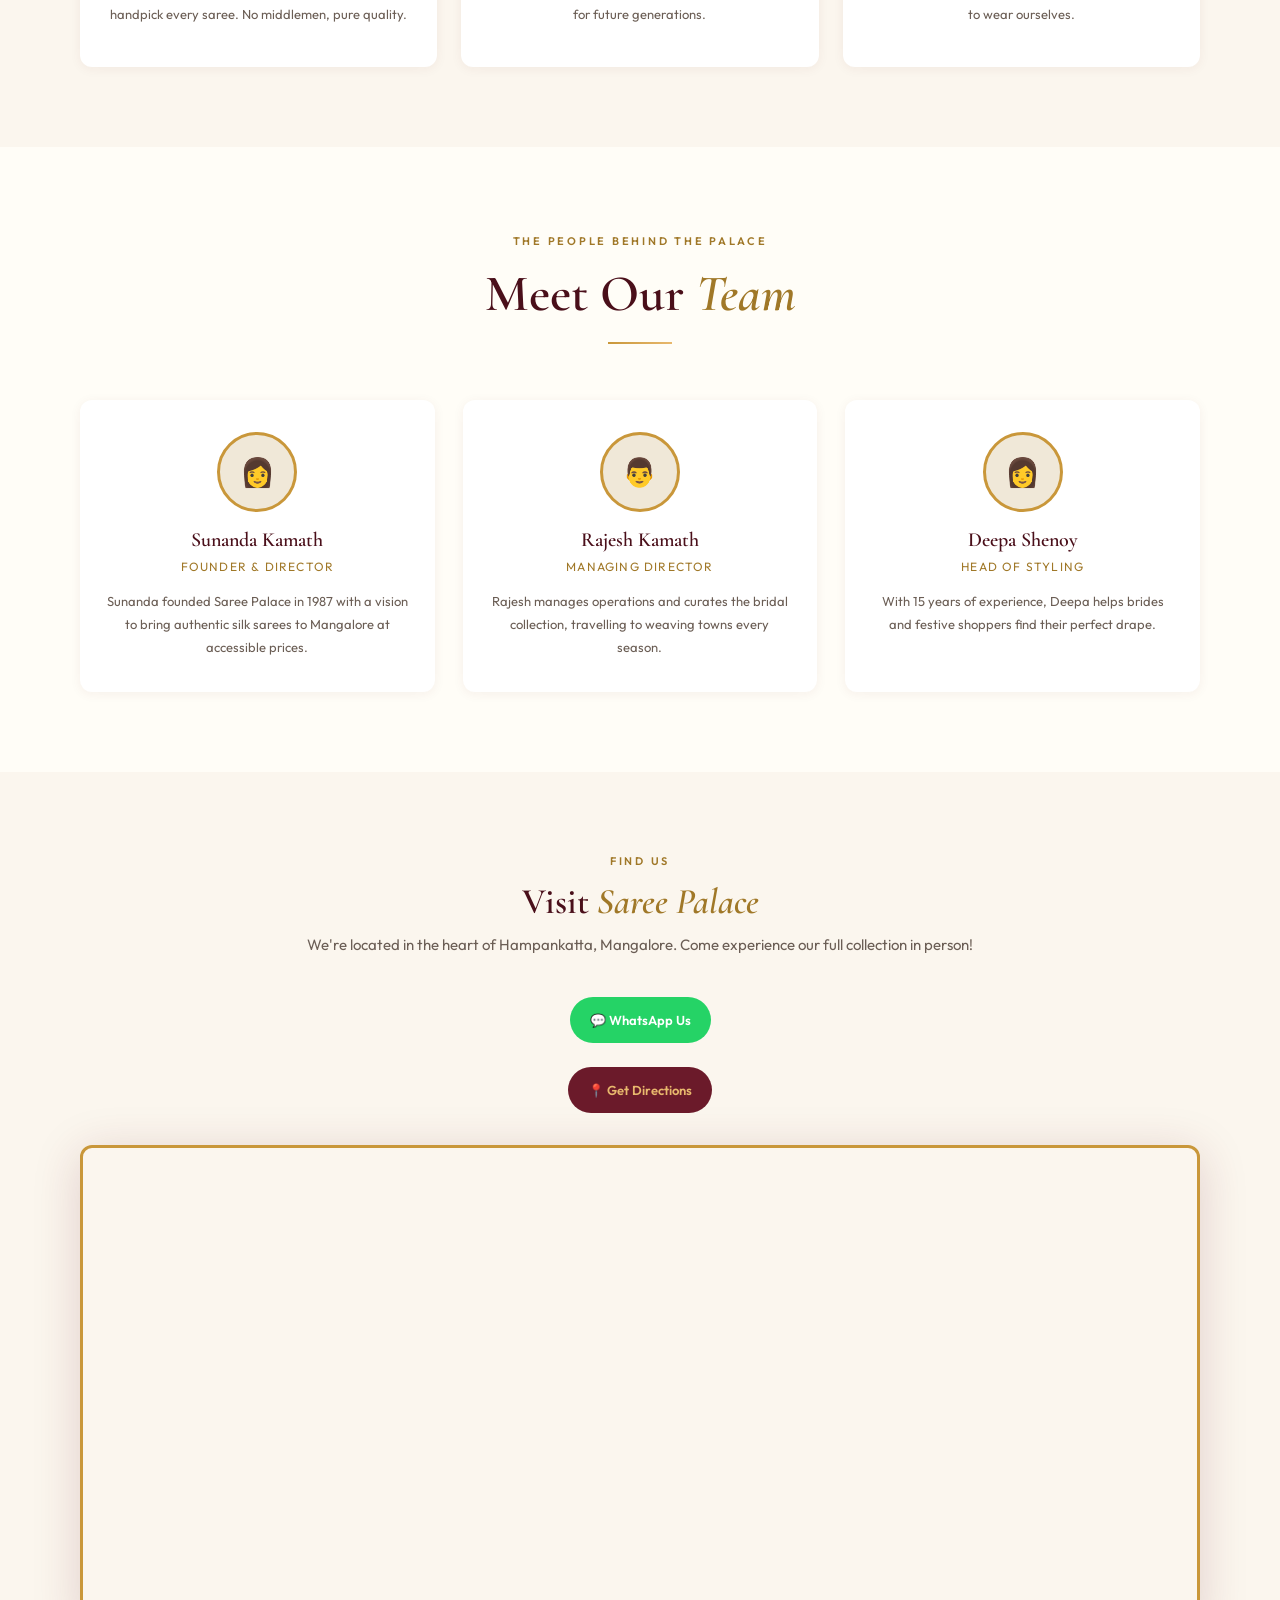
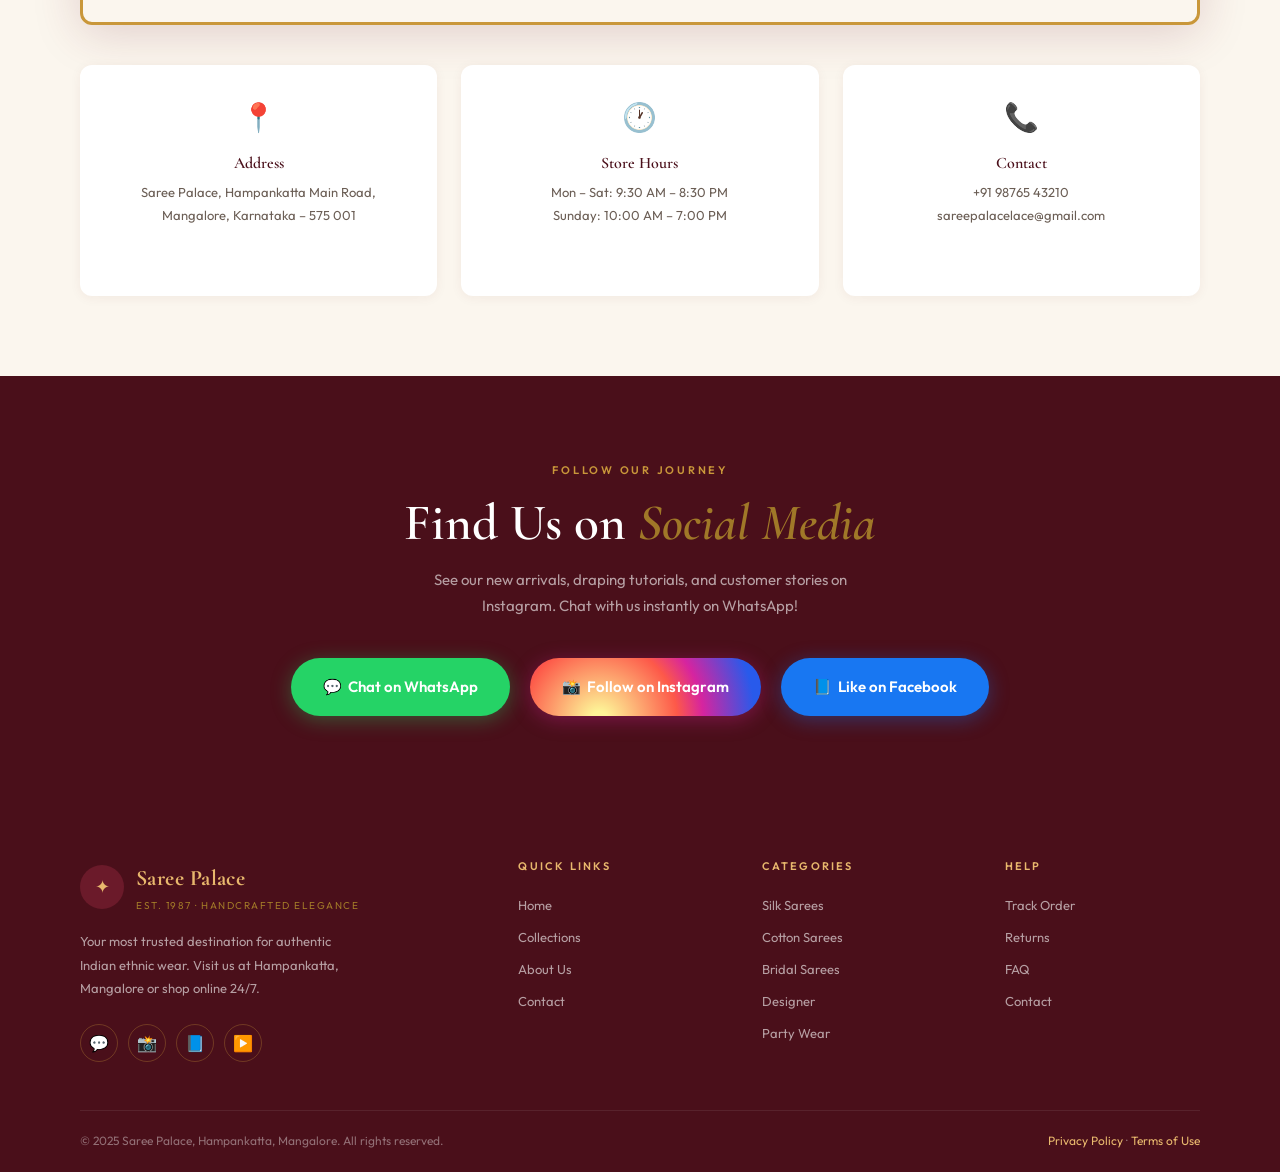
==== commit 0d2727f9: "ella change akire" ====
--- a/about.html
+++ b/about.html
@@ -5,174 +5,265 @@
   <meta name="viewport" content="width=device-width, initial-scale=1.0"/>
   <title>About Us – Saree Palace</title>
   <link rel="stylesheet" href="style.css"/>
-  <style>
-    .about-img-wrap img { width:100%; height:100%; object-fit:cover; display:block; }
-    .team-avatar img { width:100%; height:100%; object-fit:cover; border-radius:50%; display:block; }
-  </style>
 </head>
 <body>
+
 <div class="announcement-bar">
-  <span>✦ Free Shipping on orders above ₹1499 &nbsp;&nbsp; ✦ Use code PALACE10 for 10% off &nbsp;&nbsp; ✦ 35+ Years of Trust!</span>
+  <span>✦ Free Shipping on orders above ₹1499 &nbsp;&nbsp;&nbsp; ✦ Use code PALACE10 for 10% off &nbsp;&nbsp;&nbsp; ✦ New Arrivals Every Week! &nbsp;&nbsp;&nbsp; ✦ Authentic Handloom &amp; Silk Sarees since 1987</span>
 </div>
+
 <header class="header">
   <div class="header-top">
     <a href="index.html" class="logo">
-      <span class="logo-icon">✦</span>
-      <div class="logo-text"><span class="logo-main">Saree Palace</span><span class="logo-sub">Est. 1987 · Handcrafted Elegance</span></div>
+      <div class="logo-icon">✦</div>
+      <div class="logo-text">
+        <span class="logo-main">Saree Palace</span>
+        <span class="logo-sub">Est. 1987 · Handcrafted Elegance</span>
+      </div>
     </a>
     <nav class="header-nav">
-      <a href="index.html">Home</a><a href="collections.html">Collections</a>
-      <a href="product.html">Products</a><a href="about.html" class="active">About Us</a><a href="contact.html">Contact</a>
+      <a href="index.html">Home</a>
+      <a href="collections.html">Collections</a>
+      <a href="product.html">Products</a>
+      <a href="about.html" class="active">About Us</a>
+      <a href="contact.html">Contact</a>
     </nav>
     <div class="header-actions">
-      <div class="search-box">🔍 Search sarees...</div>
-      <a href="cart.html" class="btn-cart">🛍 Cart (2)</a>
-    </div>
-  </div>
+      <div class="search-wrapper">
+        <span class="search-icon">🔍</span>
+        <input type="text" id="search-input" placeholder="Search sarees…"/>
+        <div class="search-results-panel" id="search-panel"></div>
+      </div>
+      <a href="cart.html" class="btn-cart">🛍 Cart (<span class="cart-count">0</span>)</a>
+    </div>
+  </div>
+  <nav class="category-nav">
+    <a href="collections.html?cat=all"><span class="cat-dot" style="background:var(--gold)"></span>All</a>
+    <a href="collections.html?cat=silk"><span class="cat-dot" style="background:#c9973a"></span>Silk Sarees</a>
+    <a href="collections.html?cat=cotton"><span class="cat-dot" style="background:#8B4513"></span>Cotton Sarees</a>
+    <a href="collections.html?cat=bridal"><span class="cat-dot" style="background:#c0392b"></span>Bridal Sarees</a>
+    <a href="collections.html?cat=designer"><span class="cat-dot" style="background:#8e44ad"></span>Designer</a>
+    <a href="collections.html?cat=party"><span class="cat-dot" style="background:#e91e63"></span>Party Wear</a>
+  </nav>
 </header>
 
+<!-- PAGE HERO -->
 <section class="page-hero">
-  <!-- Replace 'your-photo.jpg' with the path to your actual image -->
-  <div class="page-hero-bg">
-  </div>
-  <div class="page-hero-overlay"></div>
-  <div class="page-hero-content">
-    <div class="breadcrumb"><a href="index.html">Home</a><span>›</span> About Us</div>
-    <h1>About Saree Palace</h1>
-    <p>35+ years of celebrating Indian craftsmanship, culture, and womanhood.</p>
-  </div>
-</section>
-
-<!-- OUR STORY -->
-<div class="about-grid">
-  <div class="about-img-wrap">
-    <img src="abus.jfif" alt="Saree Palace Store"/>
-  </div>
-  <div class="about-content">
-    <span class="section-label">Est. 1987 · Bengaluru</span>
-    <h2>Our Story – Where<br/>Every Thread Tells a Tale</h2>
-    <p>Founded in 1987 by Smt. Kamala Devi on the bustling streets of Bengaluru, Saree Palace began as a small but passionate boutique dedicated to bringing the finest handloom sarees from across India to a discerning clientele.</p>
-    <p>What started with a curated collection of Kanjivaram silks and Banarasi weaves soon grew into one of Karnataka's most beloved ethnic wear destinations. For over three decades, we have been the chosen destination for brides, families, and saree lovers alike.</p>
-    <p>Today, Saree Palace stocks over 5,000 products — from everyday cotton sarees to exquisite bridal collections — all sourced directly from master weavers and artisan clusters across India.</p>
-    <a href="collections.html" class="btn-primary" style="margin-top:10px">Explore Our Collections</a>
+  <div class="breadcrumb"><a href="index.html">Home</a><span>›</span> About Us</div>
+  <h1>Our <em style="font-style:italic;color:var(--gold-lt)">Story</em></h1>
+  <p>Three decades of love for Indian textile heritage. From a small shop in Hampankatta to thousands of happy families across India.</p>
+</section>
+
+<!-- STORY SECTION -->
+<section class="about-story">
+  <div class="about-story-img">
+    <img src="https://images.unsplash.com/photo-1583391733981-8498408ee4b6?w=900&q=85" alt="Saree Palace Store"/>
+  </div>
+  <div>
+    <span class="section-label">Our Heritage</span>
+    <h2 class="section-title" style="text-align:left;margin-bottom:20px">Born in <em>Hampankatta</em>,<br/>Woven with Pride</h2>
+    <div class="divider" style="margin:0 0 28px 0"></div>
+    <p style="color:var(--muted);margin-bottom:18px;line-height:1.9">
+      In 1987, Saree Palace opened its doors in the heart of Hampankatta, Mangalore — with a simple belief: every woman deserves to be draped in the finest Indian silk and cotton, at honest prices.
+    </p>
+    <p style="color:var(--muted);margin-bottom:18px;line-height:1.9">
+      What started as a single-room boutique has grown into one of the most trusted names in ethnic wear across coastal Karnataka. Today we carry over 5,000 sarees sourced directly from the finest weavers in Kanchipuram, Varanasi, Patan, and Chanderi.
+    </p>
+    <p style="color:var(--muted);margin-bottom:32px;line-height:1.9">
+      Our mission remains unchanged — to preserve the art of handloom weaving while making authentic sarees accessible to every Indian household.
+    </p>
+    <div style="display:flex;gap:40px">
+      <div>
+        <div style="font-family:'Cormorant Garamond',serif;font-size:40px;font-weight:700;color:var(--burgundy)">37+</div>
+        <div style="font-size:12px;letter-spacing:0.1em;text-transform:uppercase;color:var(--light-muted)">Years of Legacy</div>
+      </div>
+      <div>
+        <div style="font-family:'Cormorant Garamond',serif;font-size:40px;font-weight:700;color:var(--burgundy)">50k+</div>
+        <div style="font-size:12px;letter-spacing:0.1em;text-transform:uppercase;color:var(--light-muted)">Happy Families</div>
+      </div>
+      <div>
+        <div style="font-family:'Cormorant Garamond',serif;font-size:40px;font-weight:700;color:var(--burgundy)">5,000+</div>
+        <div style="font-size:12px;letter-spacing:0.1em;text-transform:uppercase;color:var(--light-muted)">Saree Designs</div>
+      </div>
+    </div>
+  </div>
+</section>
+
+<!-- VALUES -->
+<div class="about-values">
+  <div class="value-card">
+    <div class="value-icon">🧵</div>
+    <div class="value-title">Authentic Sourcing</div>
+    <p class="value-desc">We travel directly to weaving communities in Kanchipuram, Varanasi, Chanderi and Patan to handpick every saree. No middlemen, pure quality.</p>
+  </div>
+  <div class="value-card">
+    <div class="value-icon">💛</div>
+    <div class="value-title">Weaver Welfare</div>
+    <p class="value-desc">We pay fair prices to our artisan partners and are committed to preserving traditional weaving crafts for future generations.</p>
+  </div>
+  <div class="value-card">
+    <div class="value-icon">🛡️</div>
+    <div class="value-title">Quality Guarantee</div>
+    <p class="value-desc">Every saree is inspected by our in-house quality team before shipping. We only sell what we're proud to wear ourselves.</p>
   </div>
 </div>
 
-<!-- MISSION & VISION -->
-<section class="section" style="background:var(--maroon-dk);position:relative;overflow:hidden">
-  <div style="position:absolute;inset:0;background-image:radial-gradient(circle at 1px 1px, rgba(201,151,58,0.06) 1px, transparent 0);background-size:28px 28px"></div>
-  <div style="position:relative;z-index:1;display:grid;grid-template-columns:1fr 1fr;gap:60px;align-items:center">
-    <div>
-      <span class="section-label" style="color:var(--gold-lt)">Our Purpose</span>
-      <h2 class="section-title" style="color:var(--cream);margin-bottom:24px">Mission &<br/><em>Vision</em></h2>
-      <div style="height:2px;width:60px;background:var(--gold);margin-bottom:32px"></div>
-      <div style="background:rgba(201,151,58,0.12);border:1px solid rgba(201,151,58,0.25);border-radius:14px;padding:28px;margin-bottom:20px">
-        <div style="font-size:28px;margin-bottom:12px">🎯</div>
-        <h4 style="font-family:'Playfair Display',serif;font-size:20px;color:var(--gold-lt);margin-bottom:10px">Our Mission</h4>
-        <p style="font-size:14px;color:rgba(253,246,236,0.75);line-height:1.8">To preserve and promote India's rich textile heritage by connecting skilled artisans directly with customers who value authenticity, quality, and cultural pride.</p>
-      </div>
-      <div style="background:rgba(201,151,58,0.12);border:1px solid rgba(201,151,58,0.25);border-radius:14px;padding:28px">
-        <div style="font-size:28px;margin-bottom:12px">🌟</div>
-        <h4 style="font-family:'Playfair Display',serif;font-size:20px;color:var(--gold-lt);margin-bottom:10px">Our Vision</h4>
-        <p style="font-size:14px;color:rgba(253,246,236,0.75);line-height:1.8">To be India's most trusted name in ethnic fashion — where every woman finds a saree that speaks to her soul, and every artisan's craft is celebrated and fairly rewarded.</p>
-      </div>
-    </div>
-    <div style="display:grid;grid-template-columns:1fr 1fr;gap:20px">
-      <div style="background:rgba(255,255,255,0.05);border-radius:14px;padding:30px 24px;text-align:center;border:1px solid rgba(201,151,58,0.2)">
-        <div style="font-family:'Playfair Display',serif;font-size:42px;font-weight:700;color:var(--gold-lt)">5000+</div>
-        <div style="font-size:13px;color:rgba(253,246,236,0.65);margin-top:6px">Products in Store</div>
-      </div>
-      <div style="background:rgba(255,255,255,0.05);border-radius:14px;padding:30px 24px;text-align:center;border:1px solid rgba(201,151,58,0.2)">
-        <div style="font-family:'Playfair Display',serif;font-size:42px;font-weight:700;color:var(--gold-lt)">50K+</div>
-        <div style="font-size:13px;color:rgba(253,246,236,0.65);margin-top:6px">Happy Customers</div>
-      </div>
-      <div style="background:rgba(255,255,255,0.05);border-radius:14px;padding:30px 24px;text-align:center;border:1px solid rgba(201,151,58,0.2)">
-        <div style="font-family:'Playfair Display',serif;font-size:42px;font-weight:700;color:var(--gold-lt)">35+</div>
-        <div style="font-size:13px;color:rgba(253,246,236,0.65);margin-top:6px">Years of Trust</div>
-      </div>
-      <div style="background:rgba(255,255,255,0.05);border-radius:14px;padding:30px 24px;text-align:center;border:1px solid rgba(201,151,58,0.2)">
-        <div style="font-family:'Playfair Display',serif;font-size:42px;font-weight:700;color:var(--gold-lt)">200+</div>
-        <div style="font-size:13px;color:rgba(253,246,236,0.65);margin-top:6px">Artisan Partners</div>
-      </div>
-    </div>
-  </div>
-</section>
-
-<!-- QUALITY VALUES -->
-<section class="values-section">
-  <div class="section-header">
-    <span class="section-label">What We Stand For</span>
-    <h2 class="section-title">Our Quality <em>Promise</em></h2>
-    <div class="divider"></div>
-  </div>
-  <div class="values-grid">
-    <div class="value-card"><div class="value-icon">🧵</div><h4>Authentic Sourcing</h4><p>Every saree is sourced directly from certified weaver clusters and GI-tagged artisan hubs across India.</p></div>
-    <div class="value-card"><div class="value-icon">✅</div><h4>Quality Assurance</h4><p>Each product goes through a rigorous 7-point quality check before reaching you.</p></div>
-    <div class="value-card"><div class="value-icon">🌿</div><h4>Sustainable Fashion</h4><p>We champion natural dyes, handloom techniques, and eco-friendly packaging.</p></div>
-    <div class="value-card"><div class="value-icon">🤝</div><h4>Fair Trade</h4><p>We ensure weavers and artisans are paid fairly. When you buy from us, you support a craftsperson's livelihood.</p></div>
-  </div>
-</section>
-
 <!-- TEAM -->
-<section class="section" style="background:#fff">
+<section class="section">
   <div class="section-header">
     <span class="section-label">The People Behind the Palace</span>
     <h2 class="section-title">Meet Our <em>Team</em></h2>
     <div class="divider"></div>
   </div>
-  <div class="team-grid" style="padding:0">
-    <div class="team-card">
-      <div class="team-avatar">
-        <img src="https://encrypted-tbn0.gstatic.com/images?q=tbn:ANd9GcRkN2AaYw0T_eDQr_360ei1MdW2MaxTLRA_pQ&s" alt="Kamala Devi"/>
-      </div>
-      <h4>Smt. Kamala Devi</h4><p>Founder & Chairperson</p>
-      <p style="font-size:12px;color:var(--mid-gray);margin-top:8px">35+ years in ethnic fashion, champion of Indian weavers.</p>
-    </div>
-    <div class="team-card">
-      <div class="team-avatar">
-        <img src="https://encrypted-tbn0.gstatic.com/images?q=tbn:ANd9GcSYFAbuUCKHLajSRwj35jVpfdj46qffYiw7yw&s" alt="Rajesh Kumar"/>
-      </div>
-      <h4>Rajesh Kumar</h4><p>CEO & Managing Director</p>
-      <p style="font-size:12px;color:var(--mid-gray);margin-top:8px">Modernising Saree Palace while staying true to roots.</p>
-    </div>
-    <div class="team-card">
-      <div class="team-avatar">
-        <img src="https://encrypted-tbn0.gstatic.com/images?q=tbn:ANd9GcQ9eYBCYyK8CjuxxqD_QIRIj3vtbfGTEG4hpg&s" alt="Ananya Sharma"/>
-      </div>
-      <h4>Ananya Sharma</h4><p>Head of Curation & Design</p>
-      <p style="font-size:12px;color:var(--mid-gray);margin-top:8px">Fashion graduate with a deep love for handloom textiles.</p>
-    </div>
-    <div class="team-card">
-      <div class="team-avatar">
-        <img src="[data-uri]" alt="Kiran Reddy"/>
-      </div>
-      <h4>Kiran Reddy</h4><p>Head of Technology</p>
-      <p style="font-size:12px;color:var(--mid-gray);margin-top:8px">Building seamless online experiences for saree lovers.</p>
-    </div>
-  </div>
-</section>
-
-<section class="offers-banner">
-  <h2>✦ Shop the Saree Palace Legacy ✦</h2>
-  <p>Discover 5,000+ sarees, suits and lehengas — crafted by India's finest artisans</p>
-  <a href="collections.html" class="btn-primary" style="margin-top:10px">Browse Collections</a>
-</section>
-
+  <div style="display:grid;grid-template-columns:repeat(3,1fr);gap:28px">
+    <div style="text-align:center;padding:32px 24px;background:var(--white);border-radius:12px;box-shadow:0 2px 12px rgba(107,26,42,0.06)">
+      <div style="width:80px;height:80px;border-radius:50%;background:var(--cream-dk);display:flex;align-items:center;justify-content:center;margin:0 auto 16px;font-size:28px;border:3px solid var(--gold)">👩</div>
+      <h4 style="font-size:20px;color:var(--burgundy-dk);margin-bottom:4px">Sunanda Kamath</h4>
+      <p style="font-size:12px;letter-spacing:0.1em;text-transform:uppercase;color:var(--gold-dk);margin-bottom:12px">Founder & Director</p>
+      <p style="font-size:13px;color:var(--muted);line-height:1.8">Sunanda founded Saree Palace in 1987 with a vision to bring authentic silk sarees to Mangalore at accessible prices.</p>
+    </div>
+    <div style="text-align:center;padding:32px 24px;background:var(--white);border-radius:12px;box-shadow:0 2px 12px rgba(107,26,42,0.06)">
+      <div style="width:80px;height:80px;border-radius:50%;background:var(--cream-dk);display:flex;align-items:center;justify-content:center;margin:0 auto 16px;font-size:28px;border:3px solid var(--gold)">👨</div>
+      <h4 style="font-size:20px;color:var(--burgundy-dk);margin-bottom:4px">Rajesh Kamath</h4>
+      <p style="font-size:12px;letter-spacing:0.1em;text-transform:uppercase;color:var(--gold-dk);margin-bottom:12px">Managing Director</p>
+      <p style="font-size:13px;color:var(--muted);line-height:1.8">Rajesh manages operations and curates the bridal collection, travelling to weaving towns every season.</p>
+    </div>
+    <div style="text-align:center;padding:32px 24px;background:var(--white);border-radius:12px;box-shadow:0 2px 12px rgba(107,26,42,0.06)">
+      <div style="width:80px;height:80px;border-radius:50%;background:var(--cream-dk);display:flex;align-items:center;justify-content:center;margin:0 auto 16px;font-size:28px;border:3px solid var(--gold)">👩</div>
+      <h4 style="font-size:20px;color:var(--burgundy-dk);margin-bottom:4px">Deepa Shenoy</h4>
+      <p style="font-size:12px;letter-spacing:0.1em;text-transform:uppercase;color:var(--gold-dk);margin-bottom:12px">Head of Styling</p>
+      <p style="font-size:13px;color:var(--muted);line-height:1.8">With 15 years of experience, Deepa helps brides and festive shoppers find their perfect drape.</p>
+    </div>
+  </div>
+</section>
+
+<!-- LIVE MAP -->
+<section class="map-section" style="background:var(--cream)">
+  <span class="section-label" style="display:block;text-align:center;margin-bottom:8px">Find Us</span>
+  <h2>Visit <em style="font-style:italic;color:var(--gold-dk)">Saree Palace</em></h2>
+  <p>We're located in the heart of Hampankatta, Mangalore. Come experience our full collection in person!</p>
+
+  <div style="display:flex;gap:24px;max-width:280px;margin:0 auto 32px;flex-wrap:wrap;justify-content:center">
+    <a href="https://wa.me/919876543210" target="_blank" style="display:flex;align-items:center;gap:8px;background:#25D366;color:#fff;padding:12px 20px;border-radius:24px;font-size:13px;font-weight:600;text-decoration:none;transition:all 0.3s" onmouseover="this.style.transform='translateY(-2px)'" onmouseout="this.style.transform=''">
+      💬 WhatsApp Us
+    </a>
+    <a href="https://maps.google.com/?q=Saree+Palace+Hampankatta+Mangalore" target="_blank" style="display:flex;align-items:center;gap:8px;background:var(--burgundy);color:var(--gold-lt);padding:12px 20px;border-radius:24px;font-size:13px;font-weight:600;text-decoration:none;transition:all 0.3s" onmouseover="this.style.transform='translateY(-2px)'" onmouseout="this.style.transform=''">
+      📍 Get Directions
+    </a>
+  </div>
+
+  <div class="map-container">
+    <!-- Live Google Map of Hampankatta, Mangalore -->
+    <iframe
+      src="https://www.google.com/maps/embed?pb=!1m18!1m12!1m3!1d3889.0!2d74.8430!3d12.8698!2m3!1f0!2f0!3f0!3m2!1i1024!2i768!4f13.1!3m3!1m2!1s0x3ba35a4c7c5bea11%3A0x9e8b4f1d2d1234ab!2sHampankatta%2C%20Mangalore%2C%20Karnataka%20575001!5e0!3m2!1sen!2sin!4v1700000000000!5m2!1sen!2sin"
+      allowfullscreen=""
+      loading="lazy"
+      referrerpolicy="no-referrer-when-downgrade"
+      title="Saree Palace, Hampankatta, Mangalore">
+    </iframe>
+  </div>
+
+  <div style="display:grid;grid-template-columns:repeat(3,1fr);gap:24px;margin-top:40px">
+    <div style="background:var(--white);border-radius:12px;padding:28px;text-align:center;box-shadow:0 2px 12px rgba(107,26,42,0.06)">
+      <div style="font-size:28px;margin-bottom:12px">📍</div>
+      <h4 style="font-size:16px;color:var(--burgundy-dk);margin-bottom:8px">Address</h4>
+      <p style="font-size:13px;color:var(--muted);line-height:1.8">Saree Palace, Hampankatta Main Road,<br/>Mangalore, Karnataka – 575 001</p>
+    </div>
+    <div style="background:var(--white);border-radius:12px;padding:28px;text-align:center;box-shadow:0 2px 12px rgba(107,26,42,0.06)">
+      <div style="font-size:28px;margin-bottom:12px">🕐</div>
+      <h4 style="font-size:16px;color:var(--burgundy-dk);margin-bottom:8px">Store Hours</h4>
+      <p style="font-size:13px;color:var(--muted);line-height:1.8">Mon – Sat: 9:30 AM – 8:30 PM<br/>Sunday: 10:00 AM – 7:00 PM</p>
+    </div>
+    <div style="background:var(--white);border-radius:12px;padding:28px;text-align:center;box-shadow:0 2px 12px rgba(107,26,42,0.06)">
+      <div style="font-size:28px;margin-bottom:12px">📞</div>
+      <h4 style="font-size:16px;color:var(--burgundy-dk);margin-bottom:8px">Contact</h4>
+      <p style="font-size:13px;color:var(--muted);line-height:1.8">+91 98765 43210<br/>sareepalacelace@gmail.com</p>
+    </div>
+  </div>
+</section>
+
+<!-- SOCIAL SECTION -->
+<section class="section" style="text-align:center;background:var(--burgundy-dk)">
+  <span class="section-label" style="color:var(--gold)">Follow Our Journey</span>
+  <h2 class="section-title" style="color:var(--white);margin-bottom:12px">Find Us on <em>Social Media</em></h2>
+  <p style="color:rgba(255,255,255,0.6);margin-bottom:40px;max-width:480px;margin-left:auto;margin-right:auto">See our new arrivals, draping tutorials, and customer stories on Instagram. Chat with us instantly on WhatsApp!</p>
+  <div style="display:flex;justify-content:center;gap:20px;flex-wrap:wrap">
+    <a href="https://wa.me/919876543210" target="_blank"
+      style="display:flex;align-items:center;gap:12px;background:#25D366;color:#fff;padding:16px 32px;border-radius:32px;font-size:15px;font-weight:600;text-decoration:none;transition:all 0.3s;box-shadow:0 4px 20px rgba(37,211,102,0.35)"
+      onmouseover="this.style.transform='translateY(-3px)';this.style.boxShadow='0 8px 32px rgba(37,211,102,0.5)'"
+      onmouseout="this.style.transform='';this.style.boxShadow='0 4px 20px rgba(37,211,102,0.35)'">
+      💬 &nbsp;Chat on WhatsApp
+    </a>
+    <a href="https://www.instagram.com/" target="_blank"
+      style="display:flex;align-items:center;gap:12px;background:radial-gradient(circle at 30% 107%,#fdf497 0%,#fdf497 5%,#fd5949 45%,#d6249f 60%,#285AEB 90%);color:#fff;padding:16px 32px;border-radius:32px;font-size:15px;font-weight:600;text-decoration:none;transition:all 0.3s;box-shadow:0 4px 20px rgba(214,36,159,0.35)"
+      onmouseover="this.style.transform='translateY(-3px)';this.style.boxShadow='0 8px 32px rgba(214,36,159,0.5)'"
+      onmouseout="this.style.transform='';this.style.boxShadow='0 4px 20px rgba(214,36,159,0.35)'">
+      📸 &nbsp;Follow on Instagram
+    </a>
+    <a href="https://www.facebook.com/" target="_blank"
+      style="display:flex;align-items:center;gap:12px;background:#1877F2;color:#fff;padding:16px 32px;border-radius:32px;font-size:15px;font-weight:600;text-decoration:none;transition:all 0.3s;box-shadow:0 4px 20px rgba(24,119,242,0.35)"
+      onmouseover="this.style.transform='translateY(-3px)'"
+      onmouseout="this.style.transform=''">
+      📘 &nbsp;Like on Facebook
+    </a>
+  </div>
+</section>
+
+<!-- FOOTER -->
 <footer class="footer">
   <div class="footer-top">
     <div class="footer-brand">
-      <div class="logo"><span class="logo-icon">✦</span>
-        <div class="logo-text"><span class="logo-main" style="color:var(--gold-lt)">Saree Palace</span><span class="logo-sub">Est. 1987 · Handcrafted Elegance</span></div>
-      </div>
-      <p>Your trusted destination for authentic Indian ethnic wear.</p>
-      <div class="footer-social"><div class="social-icon">📘</div><div class="social-icon">📸</div><div class="social-icon">💬</div></div>
-    </div>
-    <div class="footer-col"><h5>Quick Links</h5><a href="index.html">Home</a><a href="collections.html">Collections</a><a href="about.html">About Us</a><a href="contact.html">Contact</a></div>
-    <div class="footer-col"><h5>Categories</h5><a href="collections.html">Silk Sarees</a><a href="collections.html">Cotton Sarees</a><a href="collections.html">Bridal Sarees</a></div>
-    <div class="footer-col"><h5>Help</h5><a href="contact.html">Track Order</a><a href="contact.html">Returns</a><a href="contact.html">FAQ</a></div>
-  </div>
-  <div class="footer-bottom"><p>© 2025 Saree Palace. All rights reserved. Made with ❤️ in India.</p></div>
+      <a href="index.html" class="logo">
+        <div class="logo-icon">✦</div>
+        <div class="logo-text">
+          <span class="logo-main" style="color:var(--gold-lt)">Saree Palace</span>
+          <span class="logo-sub">Est. 1987 · Handcrafted Elegance</span>
+        </div>
+      </a>
+      <p>Your most trusted destination for authentic Indian ethnic wear. Visit us at Hampankatta, Mangalore or shop online 24/7.</p>
+      <div class="footer-social-icons">
+        <a href="https://wa.me/919876543210" target="_blank" class="footer-social-btn">💬</a>
+        <a href="https://www.instagram.com/" target="_blank" class="footer-social-btn">📸</a>
+        <a href="https://www.facebook.com/" target="_blank" class="footer-social-btn">📘</a>
+        <a href="https://www.youtube.com/" target="_blank" class="footer-social-btn">▶️</a>
+      </div>
+    </div>
+    <div class="footer-col">
+      <h5>Quick Links</h5>
+      <a href="index.html">Home</a>
+      <a href="collections.html">Collections</a>
+      <a href="about.html">About Us</a>
+      <a href="contact.html">Contact</a>
+    </div>
+    <div class="footer-col">
+      <h5>Categories</h5>
+      <a href="collections.html?cat=silk">Silk Sarees</a>
+      <a href="collections.html?cat=cotton">Cotton Sarees</a>
+      <a href="collections.html?cat=bridal">Bridal Sarees</a>
+      <a href="collections.html?cat=designer">Designer</a>
+      <a href="collections.html?cat=party">Party Wear</a>
+    </div>
+    <div class="footer-col">
+      <h5>Help</h5>
+      <a href="contact.html">Track Order</a>
+      <a href="contact.html">Returns</a>
+      <a href="contact.html">FAQ</a>
+      <a href="contact.html">Contact</a>
+    </div>
+  </div>
+  <div class="footer-divider"></div>
+  <div class="footer-bottom">
+    <p>© 2025 Saree Palace, Hampankatta, Mangalore. All rights reserved.</p>
+    <p><a href="#">Privacy Policy</a> · <a href="#">Terms of Use</a></p>
+  </div>
 </footer>
+
+<div class="floating-social">
+  <a href="https://wa.me/919876543210" target="_blank" class="float-btn float-whatsapp">💬</a>
+  <a href="https://www.instagram.com/" target="_blank" class="float-btn float-instagram">📸</a>
+  <button class="float-btn float-back-top" id="back-top">↑</button>
+</div>
+
 <script src="script.js"></script>
 </body>
 </html>
--- a/style.css
+++ b/style.css
@@ -1,347 +1,1133 @@
-@import url('https://fonts.googleapis.com/css2?family=Playfair+Display:ital,wght@0,400;0,600;0,700;1,400;1,600&family=Cormorant+Garamond:wght@300;400;500;600&family=Jost:wght@300;400;500;600&display=swap');
+@import url('https://fonts.googleapis.com/css2?family=Cormorant+Garamond:ital,wght@0,300;0,400;0,500;0,600;0,700;1,300;1,400;1,600&family=Outfit:wght@300;400;500;600&display=swap');
 
 :root {
-  --maroon:    #6b1a1a;
-  --maroon-dk: #4a0f0f;
-  --maroon-lt: #9b2929;
-  --gold:      #c9973a;
-  --gold-lt:   #e8c87a;
-  --gold-dk:   #a07020;
-  --cream:     #fdf6ec;
-  --cream-dk:  #f5e8d0;
-  --off-white: #fffdf8;
-  --charcoal:  #2c2215;
-  --mid-gray:  #7a6a5a;
-  --light-gray:#e8dfd0;
-  --shadow-sm: 0 2px 12px rgba(107,26,26,0.10);
-  --shadow-md: 0 6px 30px rgba(107,26,26,0.18);
-  --shadow-lg: 0 16px 60px rgba(107,26,26,0.22);
-  --transition: 0.3s cubic-bezier(0.4,0,0.2,1);
+  --burgundy: #6B1A2A;
+  --burgundy-dk: #4a0f1a;
+  --burgundy-lt: #8c2d3f;
+  --gold: #C9973A;
+  --gold-lt: #e8b86d;
+  --gold-dk: #a07828;
+  --cream: #FBF6EE;
+  --cream-dk: #f0e8d8;
+  --ivory: #FFFDF7;
+  --charcoal: #1a1a1a;
+  --muted: #6b5e55;
+  --light-muted: #9e8f86;
+  --white: #fff;
+  --shadow: 0 4px 24px rgba(107,26,42,0.10);
+  --shadow-lg: 0 8px 48px rgba(107,26,42,0.18);
+  --radius: 4px;
+  --radius-lg: 12px;
+  --transition: all 0.3s ease;
 }
 
 *, *::before, *::after { box-sizing: border-box; margin: 0; padding: 0; }
+
 html { scroll-behavior: smooth; }
-body { font-family: 'Jost', sans-serif; background: var(--off-white); color: var(--charcoal); line-height: 1.6; overflow-x: hidden; }
+
+body {
+  font-family: 'Outfit', sans-serif;
+  background: var(--ivory);
+  color: var(--charcoal);
+  font-size: 15px;
+  line-height: 1.7;
+  overflow-x: hidden;
+}
+
+h1, h2, h3, h4, h5 {
+  font-family: 'Cormorant Garamond', serif;
+  font-weight: 600;
+  line-height: 1.25;
+}
+
 a { text-decoration: none; color: inherit; }
-
-::-webkit-scrollbar { width: 5px; }
-::-webkit-scrollbar-track { background: var(--cream); }
-::-webkit-scrollbar-thumb { background: var(--gold); border-radius: 3px; }
-
-/* ANNOUNCEMENT BAR */
+img { display: block; max-width: 100%; }
+
+/* ── ANNOUNCEMENT BAR ── */
 .announcement-bar {
-  background: var(--maroon-dk); color: var(--gold-lt);
-  text-align: center; padding: 9px 20px;
-  font-size: 12.5px; letter-spacing: 0.5px;
-  overflow: hidden; white-space: nowrap;
-}
-.announcement-bar span { display: inline-block; animation: marquee 24s linear infinite; }
-@keyframes marquee { from { transform: translateX(80vw); } to { transform: translateX(-100%); } }
-
-/* HEADER */
+  background: var(--burgundy-dk);
+  color: var(--gold-lt);
+  text-align: center;
+  font-size: 12px;
+  letter-spacing: 0.08em;
+  padding: 8px 16px;
+  font-family: 'Outfit', sans-serif;
+  font-weight: 500;
+  white-space: nowrap;
+  overflow: hidden;
+}
+.announcement-bar span {
+  display: inline-block;
+  animation: marquee 30s linear infinite;
+}
+@keyframes marquee {
+  from { transform: translateX(100vw); }
+  to { transform: translateX(-100%); }
+}
+
+/* ── HEADER ── */
 .header {
-  background: var(--off-white); border-bottom: 1px solid var(--light-gray);
-  position: sticky; top: 0; z-index: 999;
-  box-shadow: 0 2px 20px rgba(107,26,26,0.07);
-}
+  position: sticky;
+  top: 0;
+  z-index: 100;
+  background: var(--ivory);
+  border-bottom: 1px solid var(--cream-dk);
+  box-shadow: 0 2px 16px rgba(107,26,42,0.07);
+}
+
 .header-top {
-  display: flex; align-items: center; justify-content: space-between;
-  padding: 14px 60px; gap: 20px;
-}
+  display: flex;
+  align-items: center;
+  justify-content: space-between;
+  padding: 14px 48px;
+  gap: 24px;
+}
+
 .logo { display: flex; align-items: center; gap: 12px; }
-.logo-icon { font-size: 28px; color: var(--gold); }
-.logo-text { display: flex; flex-direction: column; }
-.logo-main { font-family: 'Playfair Display', serif; font-size: 26px; font-weight: 700; color: var(--maroon); line-height: 1; }
-.logo-sub { font-size: 9.5px; font-family: 'Cormorant Garamond', serif; letter-spacing: 2.5px; color: var(--gold-dk); text-transform: uppercase; margin-top: 2px; }
-.header-nav { display: flex; align-items: center; gap: 2px; }
-.header-nav a { font-size: 12.5px; font-weight: 500; color: var(--charcoal); padding: 7px 14px; letter-spacing: 0.5px; text-transform: uppercase; border-radius: 4px; transition: all var(--transition); }
-.header-nav a:hover, .header-nav a.active { color: var(--maroon); background: var(--cream); font-weight: 600; }
-.header-actions { display: flex; align-items: center; gap: 10px; }
-.search-box { display: flex; align-items: center; gap: 8px; border: 1.5px solid var(--light-gray); border-radius: 30px; padding: 7px 16px; font-size: 12.5px; color: var(--mid-gray); cursor: pointer; transition: border-color var(--transition); }
-.search-box:hover { border-color: var(--gold); }
-.btn-cart { background: var(--maroon); color: var(--gold-lt); padding: 8px 20px; border-radius: 30px; font-size: 12.5px; font-weight: 500; transition: background var(--transition); white-space: nowrap; }
-.btn-cart:hover { background: var(--gold-dk); }
-
-/* CATEGORY NAV */
-.category-nav { display: flex; justify-content: center; gap: 4px; padding: 8px 60px; background: var(--cream); border-top: 1px solid var(--light-gray); overflow-x: auto; }
-.category-nav::-webkit-scrollbar { height: 0; }
-.category-nav a { display: flex; align-items: center; gap: 7px; padding: 5px 16px; border-radius: 30px; font-size: 12px; font-weight: 500; letter-spacing: 0.5px; text-transform: uppercase; color: var(--charcoal); transition: all var(--transition); white-space: nowrap; border: 1.5px solid transparent; }
-.category-nav a:hover, .category-nav a.active { background: var(--maroon); color: var(--cream); border-color: var(--maroon); }
-.cat-dot { width: 10px; height: 10px; border-radius: 50%; }
-
-/* BUTTONS */
-.btn-primary { display: inline-block; background: var(--maroon); color: var(--gold-lt); padding: 13px 34px; border-radius: 40px; font-weight: 500; font-size: 13px; letter-spacing: 1.5px; text-transform: uppercase; border: 2px solid var(--maroon); transition: all var(--transition); cursor: pointer; }
-.btn-primary:hover { background: transparent; color: var(--maroon); }
-.btn-outline-dark { display: inline-block; background: transparent; color: var(--maroon); padding: 13px 34px; border-radius: 40px; font-weight: 500; font-size: 13px; letter-spacing: 1.5px; text-transform: uppercase; border: 2px solid var(--maroon); transition: all var(--transition); cursor: pointer; }
-.btn-outline-dark:hover { background: var(--maroon); color: var(--gold-lt); }
-.btn-outline-light { display: inline-block; background: transparent; color: var(--cream); padding: 13px 34px; border-radius: 40px; font-weight: 500; font-size: 13px; letter-spacing: 1.5px; text-transform: uppercase; border: 2px solid rgba(255,255,255,0.5); transition: all var(--transition); cursor: pointer; }
-.btn-outline-light:hover { background: var(--cream); color: var(--maroon); }
-.btn-gold { display: inline-block; background: var(--gold); color: var(--charcoal); padding: 13px 34px; border-radius: 40px; font-weight: 600; font-size: 13px; letter-spacing: 1px; text-transform: uppercase; border: none; cursor: pointer; transition: all var(--transition); }
-.btn-gold:hover { background: var(--gold-dk); color: var(--cream); }
-
-/* SECTION COMMONS */
-.section { padding: 80px 60px; }
-.section-header { text-align: center; margin-bottom: 50px; }
-.section-header.light .section-label { color: var(--gold-lt); }
-.section-header.light .section-title { color: var(--cream); }
-.section-label { display: block; font-family: 'Cormorant Garamond', serif; font-size: 12px; letter-spacing: 3.5px; text-transform: uppercase; color: var(--gold); margin-bottom: 10px; }
-.section-title { font-family: 'Playfair Display', serif; font-size: 38px; font-weight: 700; color: var(--maroon); line-height: 1.2; }
+.logo-icon {
+  width: 44px; height: 44px;
+  background: var(--burgundy);
+  color: var(--gold-lt);
+  border-radius: 50%;
+  display: flex; align-items: center; justify-content: center;
+  font-size: 18px;
+  flex-shrink: 0;
+}
+.logo-main {
+  display: block;
+  font-family: 'Cormorant Garamond', serif;
+  font-size: 22px;
+  font-weight: 700;
+  color: var(--burgundy);
+  letter-spacing: 0.02em;
+}
+.logo-sub {
+  display: block;
+  font-size: 10px;
+  letter-spacing: 0.15em;
+  color: var(--gold-dk);
+  text-transform: uppercase;
+}
+
+.header-nav { display: flex; gap: 0; }
+.header-nav a {
+  padding: 8px 16px;
+  font-size: 13px;
+  font-weight: 500;
+  letter-spacing: 0.05em;
+  text-transform: uppercase;
+  color: var(--muted);
+  border-bottom: 2px solid transparent;
+  transition: var(--transition);
+}
+.header-nav a:hover, .header-nav a.active {
+  color: var(--burgundy);
+  border-bottom-color: var(--gold);
+}
+
+.header-actions { display: flex; align-items: center; gap: 12px; }
+
+.search-wrapper { position: relative; }
+.search-wrapper input {
+  width: 240px;
+  padding: 9px 16px 9px 38px;
+  border: 1px solid var(--cream-dk);
+  border-radius: 24px;
+  font-size: 13px;
+  font-family: 'Outfit', sans-serif;
+  background: var(--cream);
+  color: var(--charcoal);
+  transition: var(--transition);
+  outline: none;
+}
+.search-wrapper input:focus {
+  border-color: var(--gold);
+  background: var(--white);
+  box-shadow: 0 0 0 3px rgba(201,151,58,0.15);
+}
+.search-wrapper .search-icon {
+  position: absolute; left: 12px; top: 50%;
+  transform: translateY(-50%);
+  color: var(--light-muted);
+  font-size: 14px;
+  pointer-events: none;
+}
+
+.btn-cart {
+  display: flex; align-items: center; gap: 6px;
+  padding: 9px 18px;
+  background: var(--burgundy);
+  color: var(--gold-lt);
+  border-radius: 24px;
+  font-size: 13px;
+  font-weight: 500;
+  letter-spacing: 0.03em;
+  transition: var(--transition);
+  white-space: nowrap;
+}
+.btn-cart:hover { background: var(--burgundy-lt); transform: translateY(-1px); box-shadow: var(--shadow); }
+
+/* ── CATEGORY NAV ── */
+.category-nav {
+  display: flex;
+  align-items: center;
+  gap: 0;
+  padding: 0 48px;
+  border-top: 1px solid var(--cream-dk);
+  overflow-x: auto;
+  scrollbar-width: none;
+}
+.category-nav::-webkit-scrollbar { display: none; }
+.category-nav a {
+  display: flex; align-items: center; gap: 7px;
+  padding: 11px 18px;
+  font-size: 13px;
+  font-weight: 500;
+  color: var(--muted);
+  border-bottom: 2px solid transparent;
+  transition: var(--transition);
+  white-space: nowrap;
+  cursor: pointer;
+}
+.category-nav a:hover, .category-nav a.active {
+  color: var(--burgundy);
+  border-bottom-color: var(--gold);
+}
+.cat-dot {
+  width: 8px; height: 8px;
+  border-radius: 50%;
+  display: inline-block;
+}
+
+/* ── SEARCH RESULTS PANEL ── */
+.search-results-panel {
+  position: absolute;
+  top: calc(100% + 8px); left: 0; right: 0;
+  background: var(--white);
+  border: 1px solid var(--cream-dk);
+  border-radius: var(--radius-lg);
+  box-shadow: var(--shadow-lg);
+  z-index: 200;
+  max-height: 420px;
+  overflow-y: auto;
+  display: none;
+}
+.search-results-panel.open { display: block; }
+.search-result-item {
+  display: flex; align-items: center; gap: 12px;
+  padding: 10px 16px;
+  border-bottom: 1px solid var(--cream-dk);
+  cursor: pointer;
+  transition: var(--transition);
+}
+.search-result-item:last-child { border-bottom: none; }
+.search-result-item:hover { background: var(--cream); }
+.search-result-img {
+  width: 48px; height: 56px;
+  object-fit: cover;
+  border-radius: var(--radius);
+  flex-shrink: 0;
+}
+.search-result-name { font-size: 14px; font-weight: 500; color: var(--charcoal); }
+.search-result-price { font-size: 13px; color: var(--burgundy); font-weight: 600; }
+.search-no-results { padding: 24px; text-align: center; color: var(--light-muted); font-size: 14px; }
+
+/* ── HERO ── */
+.hero {
+  min-height: 88vh;
+  display: grid;
+  grid-template-columns: 1fr 1fr;
+  position: relative;
+  overflow: hidden;
+}
+
+.hero-content {
+  display: flex;
+  flex-direction: column;
+  justify-content: center;
+  padding: 80px 64px 80px 80px;
+  background: linear-gradient(135deg, var(--cream) 0%, var(--ivory) 100%);
+  position: relative;
+  z-index: 1;
+}
+.hero-content::before {
+  content: '';
+  position: absolute;
+  top: 40px; left: 40px; right: 40px; bottom: 40px;
+  border: 1px solid rgba(201,151,58,0.2);
+  pointer-events: none;
+}
+
+.hero-label {
+  font-size: 11px;
+  letter-spacing: 0.25em;
+  text-transform: uppercase;
+  color: var(--gold-dk);
+  font-weight: 600;
+  margin-bottom: 16px;
+  display: flex; align-items: center; gap: 8px;
+}
+.hero-label::before {
+  content: '';
+  width: 32px; height: 1px;
+  background: var(--gold);
+}
+
+.hero h1 {
+  font-size: clamp(48px, 6vw, 80px);
+  color: var(--burgundy-dk);
+  line-height: 1.05;
+  margin-bottom: 20px;
+}
+.hero h1 em {
+  font-style: italic;
+  color: var(--gold-dk);
+}
+
+.hero-desc {
+  font-size: 16px;
+  color: var(--muted);
+  max-width: 420px;
+  margin-bottom: 40px;
+  line-height: 1.8;
+}
+
+.hero-actions { display: flex; gap: 16px; flex-wrap: wrap; }
+
+.btn-primary {
+  padding: 14px 32px;
+  background: var(--burgundy);
+  color: var(--gold-lt);
+  border-radius: var(--radius);
+  font-size: 13px;
+  font-weight: 600;
+  letter-spacing: 0.08em;
+  text-transform: uppercase;
+  border: 2px solid var(--burgundy);
+  cursor: pointer;
+  transition: var(--transition);
+  display: inline-block;
+}
+.btn-primary:hover {
+  background: var(--burgundy-lt);
+  border-color: var(--burgundy-lt);
+  transform: translateY(-2px);
+  box-shadow: var(--shadow);
+}
+
+.btn-outline {
+  padding: 14px 32px;
+  background: transparent;
+  color: var(--burgundy);
+  border-radius: var(--radius);
+  font-size: 13px;
+  font-weight: 600;
+  letter-spacing: 0.08em;
+  text-transform: uppercase;
+  border: 2px solid var(--burgundy);
+  cursor: pointer;
+  transition: var(--transition);
+  display: inline-block;
+}
+.btn-outline:hover {
+  background: var(--burgundy);
+  color: var(--gold-lt);
+  transform: translateY(-2px);
+}
+
+.hero-stats {
+  display: flex; gap: 32px;
+  margin-top: 48px;
+  padding-top: 32px;
+  border-top: 1px solid var(--cream-dk);
+}
+.hero-stat-num {
+  font-family: 'Cormorant Garamond', serif;
+  font-size: 32px;
+  font-weight: 700;
+  color: var(--burgundy);
+  line-height: 1;
+}
+.hero-stat-label {
+  font-size: 11px;
+  letter-spacing: 0.1em;
+  text-transform: uppercase;
+  color: var(--light-muted);
+  margin-top: 4px;
+}
+
+.hero-image {
+  position: relative;
+  overflow: hidden;
+}
+.hero-image img {
+  width: 100%; height: 100%;
+  object-fit: cover;
+  transition: transform 8s ease;
+}
+.hero-image:hover img { transform: scale(1.04); }
+
+.hero-image-overlay {
+  position: absolute; inset: 0;
+  background: linear-gradient(to right, rgba(251,246,238,0.3), transparent);
+}
+
+.hero-badge {
+  position: absolute;
+  bottom: 40px; left: 40px;
+  background: var(--white);
+  border-radius: var(--radius-lg);
+  padding: 16px 20px;
+  box-shadow: var(--shadow-lg);
+  display: flex; align-items: center; gap: 12px;
+}
+.hero-badge-icon {
+  width: 40px; height: 40px;
+  background: var(--cream);
+  border-radius: 50%;
+  display: flex; align-items: center; justify-content: center;
+  font-size: 18px;
+}
+.hero-badge-text strong { display: block; font-size: 14px; color: var(--charcoal); }
+.hero-badge-text span { font-size: 11px; color: var(--light-muted); }
+
+/* ── SECTIONS ── */
+.section { padding: 80px 80px; }
+.section.bg-cream { background: var(--cream); }
+.section.bg-dark { background: var(--burgundy-dk); }
+
+.section-header { text-align: center; margin-bottom: 56px; }
+.section-label {
+  display: inline-block;
+  font-size: 11px;
+  letter-spacing: 0.25em;
+  text-transform: uppercase;
+  color: var(--gold-dk);
+  font-weight: 600;
+  margin-bottom: 12px;
+}
+.section-title {
+  font-size: clamp(32px, 4vw, 52px);
+  color: var(--burgundy-dk);
+  margin-bottom: 16px;
+}
 .section-title em { font-style: italic; color: var(--gold-dk); }
-.section-cta { text-align: center; margin-top: 44px; }
-.divider { width: 60px; height: 2px; background: var(--gold); margin: 16px auto 0; border-radius: 2px; }
-
-/* HERO */
-.hero { position: relative; min-height: 88vh; display: flex; align-items: center; overflow: hidden; }
-.hero-bg { position: absolute; inset: 0; background: radial-gradient(ellipse at 75% 50%, rgba(201,151,58,0.13) 0%, transparent 55%), radial-gradient(ellipse at 20% 80%, rgba(155,41,41,0.3) 0%, transparent 50%), linear-gradient(135deg, #4a0f0f 0%, #6b1a1a 45%, #3a0c0c 100%); }
-.hero-bg::before { content: ''; position: absolute; inset: 0; background-image: radial-gradient(circle at 1px 1px, rgba(201,151,58,0.07) 1px, transparent 0); background-size: 30px 30px; }
-.hero-content { position: relative; z-index: 2; padding: 60px 100px; max-width: 700px; animation: fadeUp 1s ease forwards; }
-.hero-badge { display: inline-block; background: rgba(201,151,58,0.15); border: 1px solid rgba(201,151,58,0.4); color: var(--gold-lt); padding: 5px 16px; border-radius: 20px; font-size: 11.5px; letter-spacing: 3px; text-transform: uppercase; font-family: 'Cormorant Garamond', serif; margin-bottom: 22px; }
-.hero-title { font-family: 'Playfair Display', serif; font-size: 64px; font-weight: 700; color: var(--cream); line-height: 1.1; margin-bottom: 22px; }
-.hero-title em { font-style: italic; color: var(--gold-lt); }
-.hero-desc { font-family: 'Cormorant Garamond', serif; font-size: 18px; color: rgba(253,246,236,0.75); line-height: 1.8; margin-bottom: 36px; max-width: 500px; }
-.hero-btns { display: flex; gap: 16px; flex-wrap: wrap; }
-.hero-stats { display: flex; gap: 36px; margin-top: 50px; padding-top: 36px; border-top: 1px solid rgba(201,151,58,0.2); }
-.hero-stat-num { font-family: 'Playfair Display', serif; font-size: 28px; font-weight: 700; color: var(--gold-lt); }
-.hero-stat-lbl { font-size: 11.5px; color: rgba(253,246,236,0.6); letter-spacing: 1px; }
-.hero-image-side { position: absolute; right: 0; top: 0; bottom: 0; width: 42%; }
-.hero-image-side::before { content: ''; position: absolute; inset: 0; z-index: 1; background: linear-gradient(to right, #6b1a1a 0%, transparent 40%); }
-.hero-saree-display { width: 100%; height: 100%; background: linear-gradient(160deg, #8b1a1a 0%, #c9973a 40%, #4a0f0f 100%); display: flex; align-items: center; justify-content: center; }
-.saree-art { font-size: 180px; opacity: 0.35; animation: floatArt 5s ease-in-out infinite; }
-@keyframes floatArt { 0%,100% { transform: translateY(0) rotate(-5deg); } 50% { transform: translateY(-20px) rotate(5deg); } }
-
-/* PROMO STRIP */
-.promo-strip { display: grid; grid-template-columns: repeat(4, 1fr); border-top: 3px solid var(--gold); }
-.promo-card { padding: 28px 30px; display: block; transition: transform var(--transition); position: relative; overflow: hidden; border-right: 1px solid rgba(255,255,255,0.1); }
-.promo-card:last-child { border-right: none; }
-.promo-card:hover { transform: translateY(-3px); }
-.promo-1 { background: linear-gradient(135deg, #7a1f1f, #b03030); }
-.promo-2 { background: linear-gradient(135deg, #5a3a00, #a07020); }
-.promo-3 { background: linear-gradient(135deg, #1a3a6b, #2e60a8); }
-.promo-4 { background: linear-gradient(135deg, #1a5a2e, #2e9e50); }
-.promo-tag { display: inline-block; font-size: 10px; letter-spacing: 2px; font-weight: 600; color: var(--gold-lt); opacity: 0.85; text-transform: uppercase; margin-bottom: 6px; }
-.promo-card h3 { font-family: 'Playfair Display', serif; font-size: 20px; color: #fff; font-weight: 600; margin-bottom: 4px; }
-.promo-card p { font-size: 13px; color: rgba(255,255,255,0.7); }
-.promo-arrow { position: absolute; right: 20px; bottom: 20px; font-size: 18px; color: rgba(255,255,255,0.4); transition: all var(--transition); }
-.promo-card:hover .promo-arrow { color: var(--gold-lt); transform: translateX(4px); }
-
-/* COLOUR SECTION */
-.colour-section { background: var(--cream); }
-.colour-grid { display: grid; grid-template-columns: repeat(6, 1fr); gap: 16px; }
-.colour-item { border-radius: 14px; overflow: hidden; aspect-ratio: 3/4; display: flex; align-items: flex-end; padding: 16px; background: var(--clr); transition: transform var(--transition), box-shadow var(--transition); position: relative; cursor: pointer; }
-.colour-item::before { content: ''; position: absolute; inset: 0; background: linear-gradient(to top, rgba(0,0,0,0.55) 0%, transparent 50%); }
-.colour-item:hover { transform: translateY(-6px); box-shadow: var(--shadow-md); }
-.colour-item span { position: relative; z-index: 1; font-family: 'Playfair Display', serif; font-size: 15px; color: #fff; font-weight: 600; }
-
-/* PRODUCT GRID */
-.product-grid { display: grid; grid-template-columns: repeat(4, 1fr); gap: 24px; }
-.product-card { background: #fff; border-radius: 14px; overflow: hidden; box-shadow: var(--shadow-sm); transition: all var(--transition); display: block; }
-.product-card:hover { transform: translateY(-8px); box-shadow: var(--shadow-md); }
-.product-img { aspect-ratio: 3/4; display: flex; align-items: center; justify-content: center; position: relative; }
-.product-emoji { font-size: 80px; opacity: 0.65; }
-.product-badge { position: absolute; top: 14px; left: 14px; background: var(--maroon); color: var(--gold-lt); font-size: 10.5px; font-weight: 600; letter-spacing: 1px; text-transform: uppercase; padding: 4px 12px; border-radius: 20px; }
-.product-info { padding: 18px 20px 22px; }
-.product-info h4 { font-family: 'Playfair Display', serif; font-size: 16px; font-weight: 600; color: var(--charcoal); margin-bottom: 5px; }
-.product-material { font-size: 12.5px; color: var(--mid-gray); margin-bottom: 12px; }
-.product-price { display: flex; align-items: center; gap: 10px; }
-.price-now { font-size: 17px; font-weight: 600; color: var(--maroon); }
-.price-old { font-size: 13px; color: var(--mid-gray); text-decoration: line-through; }
-.product-actions { display: flex; gap: 10px; margin-top: 14px; }
-.product-actions a { flex: 1; text-align: center; padding: 9px 10px; border-radius: 8px; font-size: 12px; font-weight: 500; letter-spacing: 0.5px; transition: all var(--transition); }
-.btn-view { background: var(--cream-dk); color: var(--charcoal); }
-.btn-view:hover { background: var(--light-gray); }
-.btn-addcart { background: var(--maroon); color: var(--gold-lt); }
-.btn-addcart:hover { background: var(--gold-dk); color: #fff; }
-
-/* WEDDING SECTION */
-.wedding-section { background: var(--maroon-dk); position: relative; overflow: hidden; }
-.wedding-section::before { content: ''; position: absolute; inset: 0; background-image: radial-gradient(circle at 1px 1px, rgba(201,151,58,0.06) 1px, transparent 0); background-size: 28px 28px; }
-.wedding-grid { display: grid; grid-template-columns: repeat(3, 1fr); gap: 24px; position: relative; z-index: 1; }
-.wedding-card { border-radius: 16px; overflow: hidden; transition: transform var(--transition); }
-.wedding-card:hover { transform: translateY(-8px); }
-.wedding-card-inner { padding: 40px 30px; min-height: 220px; display: flex; flex-direction: column; justify-content: flex-end; }
-.wedding-icon { font-size: 48px; margin-bottom: 16px; }
-.wedding-card-inner h3 { font-family: 'Playfair Display', serif; font-size: 22px; color: #fff; font-weight: 700; margin-bottom: 6px; }
-.wedding-card-inner p { font-size: 13.5px; color: rgba(255,255,255,0.75); }
-
-/* KARIGARI SECTION */
-.karigari-grid { display: grid; grid-template-columns: repeat(4, 1fr); gap: 24px; }
-.karigari-card { border-radius: 14px; overflow: hidden; background: #fff; box-shadow: var(--shadow-sm); text-align: center; transition: all var(--transition); display: block; }
-.karigari-card:hover { transform: translateY(-6px); box-shadow: var(--shadow-md); }
-.kari-img { height: 160px; display: flex; align-items: center; justify-content: center; font-size: 56px; }
-.karigari-card h4 { font-family: 'Playfair Display', serif; font-size: 16px; color: var(--maroon); padding: 16px 16px 6px; font-weight: 600; }
-.karigari-card p { font-size: 12.5px; color: var(--mid-gray); padding: 0 16px 20px; }
-
-/* OFFERS BANNER */
-.offers-banner { background: linear-gradient(135deg, var(--gold-dk), var(--gold), var(--gold-dk)); padding: 60px; text-align: center; }
-.offers-banner h2 { font-family: 'Playfair Display', serif; font-size: 36px; color: var(--maroon-dk); font-weight: 700; margin-bottom: 10px; }
-.offers-banner p { font-size: 16px; color: var(--maroon); margin-bottom: 28px; }
-.offer-codes { display: flex; gap: 16px; justify-content: center; flex-wrap: wrap; margin-bottom: 32px; }
-.offer-code { background: var(--maroon-dk); color: var(--gold-lt); padding: 10px 24px; border-radius: 8px; font-size: 14px; font-weight: 600; letter-spacing: 1.5px; font-family: monospace; border: 2px dashed var(--gold); }
-
-/* FOOTER */
-.footer { background: var(--charcoal); color: var(--cream); }
-.footer-top { display: grid; grid-template-columns: 2fr 1fr 1fr 1fr; gap: 40px; padding: 60px 60px 40px; border-bottom: 1px solid rgba(201,151,58,0.2); }
-.footer-brand p { margin-top: 16px; font-size: 13.5px; color: rgba(253,246,236,0.6); line-height: 1.8; max-width: 280px; }
-.footer-social { display: flex; gap: 12px; margin-top: 20px; }
-.social-icon { width: 36px; height: 36px; border-radius: 50%; background: rgba(201,151,58,0.15); border: 1px solid rgba(201,151,58,0.3); display: flex; align-items: center; justify-content: center; font-size: 15px; transition: all var(--transition); cursor: pointer; }
-.social-icon:hover { background: var(--gold); color: var(--charcoal); }
-.footer-col h5 { font-family: 'Cormorant Garamond', serif; font-size: 16px; font-weight: 600; color: var(--gold); letter-spacing: 1.5px; text-transform: uppercase; margin-bottom: 18px; }
-.footer-col a { display: block; font-size: 13.5px; color: rgba(253,246,236,0.65); margin-bottom: 10px; transition: color var(--transition); }
-.footer-col a:hover { color: var(--gold-lt); }
-.footer-bottom { padding: 20px 60px; display: flex; justify-content: space-between; align-items: center; }
-.footer-bottom p { font-size: 12.5px; color: rgba(253,246,236,0.4); }
-.footer-bottom a { color: var(--gold); }
-
-/* PAGE HERO */
-.page-hero { background: linear-gradient(135deg, var(--maroon-dk), var(--maroon)); padding: 60px 60px 50px; position: relative; overflow: hidden; }
-.page-hero::before { content: ''; position: absolute; inset: 0; background-image: radial-gradient(circle at 1px 1px, rgba(201,151,58,0.07) 1px, transparent 0); background-size: 28px 28px; }
-.page-hero-content { position: relative; z-index: 1; }
-.breadcrumb { font-size: 12.5px; color: rgba(253,246,236,0.55); margin-bottom: 12px; letter-spacing: 0.5px; }
-.breadcrumb a { color: var(--gold); }
-.breadcrumb span { margin: 0 8px; }
-.page-hero h1 { font-family: 'Playfair Display', serif; font-size: 48px; color: var(--cream); font-weight: 700; }
-.page-hero p { font-family: 'Cormorant Garamond', serif; font-size: 18px; color: rgba(253,246,236,0.7); margin-top: 10px; max-width: 500px; }
-
-/* FILTER BAR */
-.filter-bar { background: #fff; padding: 20px 60px; display: flex; align-items: center; gap: 20px; border-bottom: 1px solid var(--light-gray); flex-wrap: wrap; }
-.filter-label { font-size: 12px; font-weight: 600; text-transform: uppercase; letter-spacing: 1px; color: var(--mid-gray); }
+.divider {
+  width: 64px; height: 2px;
+  background: linear-gradient(to right, var(--gold), var(--gold-lt));
+  margin: 0 auto;
+}
+
+/* ── PRODUCT GRID ── */
+.product-grid {
+  display: grid;
+  grid-template-columns: repeat(4, 1fr);
+  gap: 24px;
+}
+
+.product-card {
+  background: var(--white);
+  border-radius: var(--radius-lg);
+  overflow: hidden;
+  box-shadow: 0 2px 12px rgba(107,26,42,0.06);
+  transition: var(--transition);
+  cursor: pointer;
+  display: block;
+  position: relative;
+}
+.product-card:hover {
+  transform: translateY(-6px);
+  box-shadow: var(--shadow-lg);
+}
+.product-card.hidden { display: none !important; }
+
+.product-img {
+  height: 280px;
+  overflow: hidden;
+  position: relative;
+}
+.product-img img {
+  width: 100%; height: 100%;
+  object-fit: cover;
+  transition: transform 0.5s ease;
+}
+.product-card:hover .product-img img { transform: scale(1.08); }
+
+.product-badge {
+  position: absolute; top: 12px; left: 12px;
+  background: var(--burgundy);
+  color: var(--gold-lt);
+  font-size: 10px;
+  font-weight: 600;
+  letter-spacing: 0.1em;
+  text-transform: uppercase;
+  padding: 4px 10px;
+  border-radius: 2px;
+}
+.product-badge.gold { background: var(--gold-dk); color: var(--ivory); }
+.product-badge.pink { background: #e91e63; }
+
+.product-wishlist {
+  position: absolute; top: 12px; right: 12px;
+  width: 32px; height: 32px;
+  background: var(--white);
+  border-radius: 50%;
+  display: flex; align-items: center; justify-content: center;
+  font-size: 14px;
+  opacity: 0;
+  transition: var(--transition);
+  cursor: pointer;
+  box-shadow: var(--shadow);
+}
+.product-card:hover .product-wishlist { opacity: 1; }
+
+.product-info { padding: 18px 16px 16px; }
+.product-info h4 {
+  font-family: 'Cormorant Garamond', serif;
+  font-size: 18px;
+  font-weight: 600;
+  color: var(--charcoal);
+  margin-bottom: 4px;
+}
+.product-material { font-size: 12px; color: var(--light-muted); margin-bottom: 10px; }
+.product-price { display: flex; align-items: baseline; gap: 8px; margin-bottom: 14px; }
+.price-now { font-size: 17px; font-weight: 600; color: var(--burgundy); }
+.price-old { font-size: 13px; color: var(--light-muted); text-decoration: line-through; }
+.price-off { font-size: 11px; color: #22a861; font-weight: 600; }
+
+.product-actions { display: flex; gap: 8px; }
+.btn-view {
+  flex: 1;
+  padding: 9px 0;
+  text-align: center;
+  border: 1px solid var(--burgundy);
+  color: var(--burgundy);
+  border-radius: var(--radius);
+  font-size: 12px;
+  font-weight: 600;
+  letter-spacing: 0.05em;
+  text-transform: uppercase;
+  transition: var(--transition);
+}
+.btn-view:hover { background: var(--burgundy); color: var(--gold-lt); }
+.btn-addcart {
+  flex: 1.5;
+  padding: 9px 0;
+  text-align: center;
+  background: var(--burgundy);
+  color: var(--gold-lt);
+  border-radius: var(--radius);
+  font-size: 12px;
+  font-weight: 600;
+  letter-spacing: 0.05em;
+  text-transform: uppercase;
+  border: 1px solid var(--burgundy);
+  transition: var(--transition);
+  cursor: pointer;
+}
+.btn-addcart:hover { background: var(--burgundy-lt); }
+
+/* ── CATEGORY CARDS ── */
+.categories-grid {
+  display: grid;
+  grid-template-columns: repeat(3, 1fr);
+  gap: 24px;
+}
+.category-card {
+  position: relative;
+  height: 320px;
+  border-radius: var(--radius-lg);
+  overflow: hidden;
+  cursor: pointer;
+  display: block;
+}
+.category-card img {
+  width: 100%; height: 100%;
+  object-fit: cover;
+  transition: transform 0.5s ease;
+}
+.category-card:hover img { transform: scale(1.06); }
+.category-card-overlay {
+  position: absolute; inset: 0;
+  background: linear-gradient(to top, rgba(74,15,26,0.8) 0%, rgba(74,15,26,0.1) 60%);
+  display: flex;
+  flex-direction: column;
+  justify-content: flex-end;
+  padding: 28px;
+  transition: var(--transition);
+}
+.category-card:hover .category-card-overlay {
+  background: linear-gradient(to top, rgba(74,15,26,0.9) 0%, rgba(74,15,26,0.3) 60%);
+}
+.category-card-label {
+  font-size: 10px;
+  letter-spacing: 0.2em;
+  text-transform: uppercase;
+  color: var(--gold-lt);
+  margin-bottom: 6px;
+}
+.category-card-name {
+  font-family: 'Cormorant Garamond', serif;
+  font-size: 26px;
+  font-weight: 600;
+  color: var(--white);
+  margin-bottom: 8px;
+}
+.category-card-count { font-size: 12px; color: rgba(255,255,255,0.7); }
+.category-card-arrow {
+  width: 36px; height: 36px;
+  border-radius: 50%;
+  border: 1px solid rgba(255,255,255,0.4);
+  display: flex; align-items: center; justify-content: center;
+  color: var(--white);
+  font-size: 16px;
+  margin-top: 12px;
+  transition: var(--transition);
+}
+.category-card:hover .category-card-arrow {
+  background: var(--gold);
+  border-color: var(--gold);
+}
+
+/* ── OFFERS BANNER ── */
+.offer-banner {
+  background: var(--burgundy-dk);
+  padding: 80px;
+  position: relative;
+  overflow: hidden;
+}
+.offer-banner::before {
+  content: '✦';
+  position: absolute;
+  font-size: 300px;
+  color: rgba(201,151,58,0.05);
+  top: -80px; right: -40px;
+  font-family: serif;
+  line-height: 1;
+}
+.offer-banner-grid {
+  display: grid;
+  grid-template-columns: 1fr 1fr 1fr;
+  gap: 32px;
+}
+.offer-item {
+  text-align: center;
+  padding: 40px 24px;
+  border: 1px solid rgba(201,151,58,0.2);
+  border-radius: var(--radius-lg);
+  transition: var(--transition);
+}
+.offer-item:hover { border-color: var(--gold); background: rgba(201,151,58,0.05); }
+.offer-icon { font-size: 36px; margin-bottom: 16px; }
+.offer-title {
+  font-family: 'Cormorant Garamond', serif;
+  font-size: 22px;
+  color: var(--gold-lt);
+  margin-bottom: 8px;
+}
+.offer-desc { font-size: 13px; color: rgba(255,255,255,0.6); line-height: 1.7; }
+
+/* ── TESTIMONIALS ── */
+.testimonials-grid {
+  display: grid;
+  grid-template-columns: repeat(3, 1fr);
+  gap: 24px;
+}
+.testimonial-card {
+  background: var(--white);
+  border-radius: var(--radius-lg);
+  padding: 28px;
+  box-shadow: 0 2px 12px rgba(107,26,42,0.06);
+  position: relative;
+}
+.testimonial-card::before {
+  content: '"';
+  font-family: 'Cormorant Garamond', serif;
+  font-size: 80px;
+  color: var(--cream-dk);
+  position: absolute;
+  top: 8px; left: 20px;
+  line-height: 1;
+}
+.testimonial-stars { color: var(--gold); font-size: 14px; margin-bottom: 12px; }
+.testimonial-text { font-size: 14px; color: var(--muted); line-height: 1.8; margin-bottom: 20px; font-style: italic; }
+.testimonial-author { display: flex; align-items: center; gap: 12px; }
+.testimonial-avatar {
+  width: 40px; height: 40px;
+  border-radius: 50%;
+  background: var(--cream-dk);
+  display: flex; align-items: center; justify-content: center;
+  font-weight: 600; font-size: 14px;
+  color: var(--burgundy);
+}
+.testimonial-name { font-size: 14px; font-weight: 600; color: var(--charcoal); }
+.testimonial-city { font-size: 12px; color: var(--light-muted); }
+
+/* ── NEWSLETTER ── */
+.newsletter {
+  background: linear-gradient(135deg, var(--cream) 0%, var(--cream-dk) 100%);
+  padding: 80px;
+  text-align: center;
+}
+.newsletter h2 {
+  font-size: 42px;
+  color: var(--burgundy-dk);
+  margin-bottom: 12px;
+}
+.newsletter p { color: var(--muted); margin-bottom: 32px; max-width: 480px; margin-left: auto; margin-right: auto; }
+.newsletter-form { display: flex; gap: 12px; max-width: 480px; margin: 0 auto; }
+.newsletter-form input {
+  flex: 1;
+  padding: 14px 20px;
+  border: 1px solid var(--cream-dk);
+  border-radius: var(--radius);
+  font-size: 14px;
+  font-family: 'Outfit', sans-serif;
+  background: var(--white);
+  outline: none;
+  transition: var(--transition);
+}
+.newsletter-form input:focus { border-color: var(--gold); }
+
+/* ── PAGE HERO ── */
+.page-hero {
+  background: linear-gradient(135deg, var(--burgundy-dk) 0%, var(--burgundy) 100%);
+  padding: 80px;
+  text-align: center;
+  position: relative;
+  overflow: hidden;
+}
+.page-hero::before {
+  content: '';
+  position: absolute; inset: 0;
+  background: url("data:image/svg+xml,%3Csvg width='60' height='60' viewBox='0 0 60 60' xmlns='http://www.w3.org/2000/svg'%3E%3Cg fill='none' fill-rule='evenodd'%3E%3Cg fill='%23c9973a' fill-opacity='0.06'%3E%3Cpath d='M36 34v-4h-2v4h-4v2h4v4h2v-4h4v-2h-4zm0-30V0h-2v4h-4v2h4v4h2V6h4V4h-4zM6 34v-4H4v4H0v2h4v4h2v-4h4v-2H6zM6 4V0H4v4H0v2h4v4h2V6h4V4H6z'/%3E%3C/g%3E%3C/g%3E%3C/svg%3E");
+}
+.breadcrumb {
+  display: flex; align-items: center; justify-content: center; gap: 8px;
+  font-size: 12px;
+  color: rgba(255,255,255,0.6);
+  margin-bottom: 16px;
+  letter-spacing: 0.05em;
+}
+.breadcrumb a { color: var(--gold-lt); }
+.page-hero h1 {
+  font-size: clamp(36px, 5vw, 64px);
+  color: var(--white);
+  margin-bottom: 16px;
+}
+.page-hero p { color: rgba(255,255,255,0.75); max-width: 520px; margin: 0 auto; font-size: 16px; }
+
+/* ── FILTER BAR ── */
+.filter-bar {
+  display: flex;
+  align-items: center;
+  gap: 16px;
+  padding: 20px 80px;
+  background: var(--white);
+  border-bottom: 1px solid var(--cream-dk);
+  flex-wrap: wrap;
+  position: sticky;
+  top: 116px;
+  z-index: 50;
+  box-shadow: 0 2px 8px rgba(107,26,42,0.04);
+}
+.filter-label { font-size: 12px; font-weight: 600; color: var(--muted); letter-spacing: 0.08em; text-transform: uppercase; white-space: nowrap; }
 .filter-chips { display: flex; gap: 8px; flex-wrap: wrap; flex: 1; }
-.filter-chip { padding: 6px 16px; border-radius: 30px; font-size: 12.5px; border: 1.5px solid var(--light-gray); background: #fff; cursor: pointer; transition: all var(--transition); font-weight: 500; }
-.filter-chip:hover, .filter-chip.active { border-color: var(--maroon); background: var(--maroon); color: var(--cream); }
-.filter-sort { margin-left: auto; display: flex; align-items: center; gap: 8px; font-size: 12.5px; }
-.filter-sort select { padding: 7px 14px; border: 1.5px solid var(--light-gray); border-radius: 8px; font-size: 12.5px; color: var(--charcoal); background: #fff; cursor: pointer; outline: none; }
-
-/* PRODUCT DETAIL PAGE */
-.product-detail { display: grid; grid-template-columns: 1fr 1fr; gap: 60px; padding: 60px; align-items: start; }
-.product-gallery { position: sticky; top: 100px; }
-.product-main-img { border-radius: 16px; overflow: hidden; aspect-ratio: 3/4; display: flex; align-items: center; justify-content: center; margin-bottom: 16px; }
+.filter-chip {
+  padding: 6px 16px;
+  border: 1px solid var(--cream-dk);
+  border-radius: 24px;
+  font-size: 12px;
+  font-weight: 500;
+  color: var(--muted);
+  cursor: pointer;
+  transition: var(--transition);
+  white-space: nowrap;
+  user-select: none;
+}
+.filter-chip:hover { border-color: var(--burgundy); color: var(--burgundy); }
+.filter-chip.active { background: var(--burgundy); color: var(--gold-lt); border-color: var(--burgundy); }
+.filter-sort select {
+  padding: 6px 12px;
+  border: 1px solid var(--cream-dk);
+  border-radius: var(--radius);
+  font-size: 12px;
+  font-family: 'Outfit', sans-serif;
+  color: var(--muted);
+  background: var(--white);
+  cursor: pointer;
+  outline: none;
+}
+
+/* ── NO RESULTS ── */
+.no-results-msg {
+  text-align: center;
+  padding: 80px 24px;
+  display: none;
+}
+.no-results-msg.show { display: block; }
+.no-results-msg .icon { font-size: 48px; margin-bottom: 16px; }
+.no-results-msg h3 { font-size: 24px; color: var(--burgundy-dk); margin-bottom: 8px; }
+.no-results-msg p { color: var(--light-muted); }
+
+/* ── ABOUT PAGE ── */
+.about-story {
+  display: grid;
+  grid-template-columns: 1fr 1fr;
+  gap: 80px;
+  align-items: center;
+  padding: 80px;
+}
+.about-story-img {
+  border-radius: var(--radius-lg);
+  overflow: hidden;
+  height: 500px;
+}
+.about-story-img img { width: 100%; height: 100%; object-fit: cover; }
+
+.about-values {
+  display: grid;
+  grid-template-columns: repeat(3, 1fr);
+  gap: 24px;
+  padding: 80px;
+  background: var(--cream);
+}
+.value-card {
+  text-align: center;
+  padding: 40px 24px;
+  background: var(--white);
+  border-radius: var(--radius-lg);
+  box-shadow: 0 2px 12px rgba(107,26,42,0.06);
+}
+.value-icon { font-size: 36px; margin-bottom: 16px; }
+.value-title {
+  font-family: 'Cormorant Garamond', serif;
+  font-size: 20px;
+  color: var(--burgundy-dk);
+  margin-bottom: 8px;
+}
+.value-desc { font-size: 13px; color: var(--muted); line-height: 1.8; }
+
+.map-section { padding: 80px; }
+.map-section h2 { text-align: center; font-size: 36px; color: var(--burgundy-dk); margin-bottom: 8px; }
+.map-section p { text-align: center; color: var(--muted); margin-bottom: 40px; }
+.map-container {
+  border-radius: var(--radius-lg);
+  overflow: hidden;
+  box-shadow: var(--shadow-lg);
+  height: 480px;
+  border: 3px solid var(--gold);
+}
+.map-container iframe { width: 100%; height: 100%; border: none; }
+
+/* ── CONTACT PAGE ── */
+.contact-grid {
+  display: grid;
+  grid-template-columns: 1fr 1.4fr;
+  gap: 60px;
+  padding: 80px;
+  align-items: start;
+}
+.contact-info-card {
+  background: var(--burgundy-dk);
+  border-radius: var(--radius-lg);
+  padding: 48px;
+  color: var(--white);
+  position: sticky;
+  top: 140px;
+}
+.contact-info-card h3 {
+  font-size: 28px;
+  color: var(--gold-lt);
+  margin-bottom: 8px;
+}
+.contact-info-card > p { color: rgba(255,255,255,0.7); margin-bottom: 40px; }
+.contact-detail { display: flex; gap: 16px; margin-bottom: 28px; align-items: flex-start; }
+.contact-detail-icon {
+  width: 44px; height: 44px;
+  background: rgba(201,151,58,0.15);
+  border-radius: 50%;
+  display: flex; align-items: center; justify-content: center;
+  font-size: 18px;
+  flex-shrink: 0;
+  border: 1px solid rgba(201,151,58,0.3);
+}
+.contact-detail-label { font-size: 11px; letter-spacing: 0.1em; text-transform: uppercase; color: var(--gold-lt); margin-bottom: 4px; }
+.contact-detail-value { color: rgba(255,255,255,0.9); font-size: 14px; line-height: 1.6; }
+.contact-social { display: flex; gap: 12px; margin-top: 40px; padding-top: 40px; border-top: 1px solid rgba(201,151,58,0.2); }
+.social-btn {
+  width: 44px; height: 44px;
+  border-radius: 50%;
+  display: flex; align-items: center; justify-content: center;
+  font-size: 20px;
+  text-decoration: none;
+  transition: var(--transition);
+  border: 1px solid rgba(255,255,255,0.2);
+  color: var(--white);
+}
+.social-btn:hover { transform: translateY(-2px); border-color: var(--gold); background: rgba(201,151,58,0.15); }
+
+.contact-form { background: var(--white); border-radius: var(--radius-lg); padding: 48px; box-shadow: 0 2px 12px rgba(107,26,42,0.06); }
+.contact-form h3 { font-size: 28px; color: var(--burgundy-dk); margin-bottom: 32px; }
+.form-group { margin-bottom: 20px; }
+.form-group label { display: block; font-size: 12px; font-weight: 600; letter-spacing: 0.08em; text-transform: uppercase; color: var(--muted); margin-bottom: 8px; }
+.form-group input,
+.form-group textarea,
+.form-group select {
+  width: 100%;
+  padding: 12px 16px;
+  border: 1px solid var(--cream-dk);
+  border-radius: var(--radius);
+  font-size: 14px;
+  font-family: 'Outfit', sans-serif;
+  background: var(--cream);
+  color: var(--charcoal);
+  outline: none;
+  transition: var(--transition);
+}
+.form-group input:focus,
+.form-group textarea:focus { border-color: var(--gold); background: var(--white); }
+.form-group textarea { resize: vertical; min-height: 120px; }
+.form-row { display: grid; grid-template-columns: 1fr 1fr; gap: 16px; }
+
+/* ── FOOTER ── */
+.footer { background: var(--burgundy-dk); color: var(--white); }
+.footer-top {
+  display: grid;
+  grid-template-columns: 2fr 1fr 1fr 1fr;
+  gap: 48px;
+  padding: 64px 80px 48px;
+}
+.footer-brand p { font-size: 13px; color: rgba(255,255,255,0.6); margin: 16px 0 24px; line-height: 1.8; max-width: 280px; }
+.footer-social-icons { display: flex; gap: 10px; }
+.footer-social-btn {
+  width: 38px; height: 38px;
+  border-radius: 50%;
+  border: 1px solid rgba(201,151,58,0.3);
+  display: flex; align-items: center; justify-content: center;
+  font-size: 16px;
+  color: var(--white);
+  text-decoration: none;
+  transition: var(--transition);
+}
+.footer-social-btn:hover { background: var(--gold); border-color: var(--gold); transform: translateY(-2px); }
+
+.footer-col h5 {
+  font-size: 11px;
+  letter-spacing: 0.2em;
+  text-transform: uppercase;
+  color: var(--gold-lt);
+  margin-bottom: 20px;
+  font-family: 'Outfit', sans-serif;
+  font-weight: 600;
+}
+.footer-col a {
+  display: block;
+  font-size: 13px;
+  color: rgba(255,255,255,0.6);
+  margin-bottom: 10px;
+  transition: var(--transition);
+}
+.footer-col a:hover { color: var(--gold-lt); padding-left: 4px; }
+.footer-divider { height: 1px; background: rgba(255,255,255,0.08); margin: 0 80px; }
+.footer-bottom {
+  display: flex;
+  justify-content: space-between;
+  align-items: center;
+  padding: 20px 80px;
+  font-size: 12px;
+  color: rgba(255,255,255,0.4);
+}
+.footer-bottom a { color: var(--gold-lt); }
+
+/* ── FLOATING SOCIAL ── */
+.floating-social {
+  position: fixed;
+  right: 24px; bottom: 80px;
+  display: flex;
+  flex-direction: column;
+  gap: 10px;
+  z-index: 999;
+}
+.float-btn {
+  width: 48px; height: 48px;
+  border-radius: 50%;
+  display: flex; align-items: center; justify-content: center;
+  font-size: 22px;
+  text-decoration: none;
+  box-shadow: 0 4px 16px rgba(0,0,0,0.2);
+  transition: var(--transition);
+  border: none; cursor: pointer;
+}
+.float-btn:hover { transform: scale(1.12) translateY(-2px); box-shadow: 0 8px 24px rgba(0,0,0,0.25); }
+.float-whatsapp { background: #25D366; }
+.float-instagram { background: radial-gradient(circle at 30% 107%, #fdf497 0%, #fdf497 5%, #fd5949 45%,#d6249f 60%,#285AEB 90%); }
+.float-back-top {
+  background: var(--burgundy);
+  color: var(--gold-lt);
+  width: 40px; height: 40px;
+  font-size: 16px;
+  opacity: 0;
+  transform: translateY(20px);
+  transition: var(--transition);
+}
+.float-back-top.show { opacity: 1; transform: translateY(0); }
+
+/* ── PRODUCT PAGE ── */
+.product-detail {
+  display: grid;
+  grid-template-columns: 1fr 1fr;
+  gap: 60px;
+  padding: 60px 80px;
+}
+.product-gallery { position: relative; }
+.product-main-img {
+  border-radius: var(--radius-lg);
+  overflow: hidden;
+  height: 520px;
+  margin-bottom: 12px;
+}
+.product-main-img img { width: 100%; height: 100%; object-fit: cover; }
 .product-thumbs { display: flex; gap: 10px; }
-.product-thumb { width: 70px; height: 70px; border-radius: 8px; overflow: hidden; cursor: pointer; border: 2px solid transparent; transition: border-color var(--transition); display: flex; align-items: center; justify-content: center; font-size: 28px; }
-.product-thumb:hover, .product-thumb.active { border-color: var(--maroon); }
-.product-details-info h1 { font-family: 'Playfair Display', serif; font-size: 32px; color: var(--maroon); font-weight: 700; margin-bottom: 8px; }
-.product-fabric { font-size: 14px; color: var(--mid-gray); margin-bottom: 18px; }
-.product-detail-price { display: flex; align-items: center; gap: 14px; margin-bottom: 24px; }
-.detail-price-now { font-size: 28px; font-weight: 700; color: var(--maroon); }
-.detail-price-old { font-size: 16px; color: var(--mid-gray); text-decoration: line-through; }
-.detail-discount { background: #e8f5e9; color: #2e7d32; font-size: 12px; font-weight: 600; padding: 3px 10px; border-radius: 20px; }
-.options-section { margin-bottom: 22px; }
-.options-label { font-size: 12.5px; font-weight: 600; text-transform: uppercase; letter-spacing: 1px; color: var(--mid-gray); margin-bottom: 10px; }
-.color-options { display: flex; gap: 10px; flex-wrap: wrap; }
-.color-swatch { width: 32px; height: 32px; border-radius: 50%; cursor: pointer; border: 3px solid transparent; transition: border-color var(--transition); }
-.color-swatch:hover, .color-swatch.active { border-color: var(--gold); }
-.size-options { display: flex; gap: 8px; flex-wrap: wrap; }
-.size-btn { padding: 7px 16px; border-radius: 8px; border: 1.5px solid var(--light-gray); font-size: 13px; font-weight: 500; cursor: pointer; transition: all var(--transition); background: #fff; }
-.size-btn:hover, .size-btn.active { border-color: var(--maroon); background: var(--maroon); color: #fff; }
-.qty-selector { display: flex; align-items: center; }
-.qty-btn { width: 36px; height: 36px; border: 1.5px solid var(--light-gray); background: #fff; font-size: 18px; cursor: pointer; display: flex; align-items: center; justify-content: center; }
-.qty-btn:first-child { border-radius: 8px 0 0 8px; }
-.qty-btn:last-child { border-radius: 0 8px 8px 0; }
-.qty-num { width: 50px; height: 36px; border: 1.5px solid var(--light-gray); border-left: none; border-right: none; text-align: center; font-size: 15px; font-weight: 600; display: flex; align-items: center; justify-content: center; }
-.add-to-cart-section { display: flex; gap: 14px; margin-top: 28px; flex-wrap: wrap; }
-.fabric-info { margin-top: 32px; border-top: 1px solid var(--light-gray); padding-top: 28px; }
-.fabric-info h4 { font-family: 'Playfair Display', serif; font-size: 18px; color: var(--maroon); margin-bottom: 14px; }
-.fabric-table { width: 100%; border-collapse: collapse; }
-.fabric-table tr { border-bottom: 1px solid var(--light-gray); }
-.fabric-table td { padding: 10px 0; font-size: 13.5px; }
-.fabric-table td:first-child { color: var(--mid-gray); width: 40%; }
-.fabric-table td:last-child { color: var(--charcoal); font-weight: 500; }
-.reviews-section { margin-top: 32px; border-top: 1px solid var(--light-gray); padding-top: 28px; }
-.review-stars { color: var(--gold); font-size: 18px; margin-bottom: 6px; }
-.review-card { background: var(--cream); border-radius: 10px; padding: 16px 20px; margin-bottom: 14px; }
-.review-card p { font-size: 13.5px; color: var(--charcoal); font-style: italic; margin-bottom: 8px; }
-.review-author { font-size: 12px; color: var(--mid-gray); font-weight: 600; }
-
-/* CART PAGE */
-.cart-layout { display: grid; grid-template-columns: 1fr 380px; gap: 40px; padding: 60px; align-items: start; }
-.cart-items-section h2 { font-family: 'Playfair Display', serif; font-size: 26px; color: var(--maroon); margin-bottom: 28px; font-weight: 700; }
-.cart-item { background: #fff; border-radius: 14px; padding: 20px 24px; display: flex; gap: 20px; align-items: center; margin-bottom: 16px; box-shadow: var(--shadow-sm); transition: box-shadow var(--transition); }
-.cart-item:hover { box-shadow: var(--shadow-md); }
-.cart-item-img { width: 90px; height: 90px; border-radius: 10px; flex-shrink: 0; display: flex; align-items: center; justify-content: center; font-size: 40px; }
-.cart-item-info { flex: 1; }
-.cart-item-info h4 { font-family: 'Playfair Display', serif; font-size: 16px; color: var(--charcoal); margin-bottom: 4px; }
-.cart-item-info p { font-size: 12.5px; color: var(--mid-gray); margin-bottom: 12px; }
-.cart-item-controls { display: flex; align-items: center; gap: 16px; flex-wrap: wrap; }
-.cart-item-price { font-size: 17px; font-weight: 700; color: var(--maroon); }
-.remove-btn { background: none; border: none; color: #c0392b; font-size: 12.5px; cursor: pointer; }
-.order-summary-card { background: #fff; border-radius: 16px; padding: 30px; box-shadow: var(--shadow-sm); position: sticky; top: 100px; }
-.order-summary-card h3 { font-family: 'Playfair Display', serif; font-size: 22px; color: var(--maroon); margin-bottom: 24px; font-weight: 700; }
-.summary-row { display: flex; justify-content: space-between; font-size: 14px; margin-bottom: 14px; padding-bottom: 14px; border-bottom: 1px solid var(--light-gray); }
-.summary-row:last-of-type { border-bottom: none; }
-.summary-row.total { font-weight: 700; font-size: 16px; color: var(--maroon); }
-.coupon-box { display: flex; gap: 8px; margin: 16px 0 20px; }
-.coupon-box input { flex: 1; padding: 10px 16px; border: 1.5px solid var(--light-gray); border-radius: 8px; font-size: 13px; outline: none; }
-.payment-methods { display: flex; gap: 8px; margin-top: 16px; flex-wrap: wrap; }
-.pay-method { padding: 8px 14px; border-radius: 8px; border: 1.5px solid var(--light-gray); font-size: 12px; font-weight: 500; cursor: pointer; transition: all var(--transition); }
-.pay-method:hover, .pay-method.active { border-color: var(--maroon); color: var(--maroon); }
-
-/* ABOUT PAGE */
-.about-grid { display: grid; grid-template-columns: 1fr 1fr; gap: 80px; padding: 80px 60px; align-items: center; }
-.about-img-wrap { border-radius: 20px; overflow: hidden; aspect-ratio: 4/5; background: linear-gradient(160deg, var(--maroon), var(--gold-dk)); display: flex; align-items: center; justify-content: center; font-size: 140px; }
-.about-content h2 { font-family: 'Playfair Display', serif; font-size: 40px; color: var(--maroon); font-weight: 700; line-height: 1.2; margin-bottom: 20px; }
-.about-content p { font-size: 15px; color: var(--mid-gray); line-height: 1.9; margin-bottom: 16px; }
-.team-grid { display: grid; grid-template-columns: repeat(4, 1fr); gap: 24px; padding: 0 60px 80px; }
-.team-card { text-align: center; background: #fff; border-radius: 14px; padding: 30px 20px; box-shadow: var(--shadow-sm); transition: all var(--transition); }
-.team-card:hover { transform: translateY(-6px); box-shadow: var(--shadow-md); }
-.team-avatar { width: 80px; height: 80px; border-radius: 50%; margin: 0 auto 16px; background: linear-gradient(135deg, var(--maroon), var(--gold)); display: flex; align-items: center; justify-content: center; font-size: 36px; }
-.team-card h4 { font-family: 'Playfair Display', serif; font-size: 16px; color: var(--charcoal); font-weight: 600; margin-bottom: 4px; }
-.team-card p { font-size: 12.5px; color: var(--gold-dk); }
-.values-section { background: var(--cream); padding: 80px 60px; }
-.values-grid { display: grid; grid-template-columns: repeat(4, 1fr); gap: 24px; }
-.value-card { background: #fff; border-radius: 14px; padding: 30px 24px; box-shadow: var(--shadow-sm); border-top: 3px solid var(--gold); }
-.value-icon { font-size: 36px; margin-bottom: 14px; }
-.value-card h4 { font-family: 'Playfair Display', serif; font-size: 17px; color: var(--maroon); margin-bottom: 8px; }
-.value-card p { font-size: 13.5px; color: var(--mid-gray); line-height: 1.7; }
-
-/* CONTACT PAGE */
-.contact-layout { display: grid; grid-template-columns: 1fr 1fr; gap: 60px; padding: 80px 60px; }
-.contact-info h2 { font-family: 'Playfair Display', serif; font-size: 34px; color: var(--maroon); margin-bottom: 20px; }
-.contact-info p { font-size: 15px; color: var(--mid-gray); line-height: 1.8; margin-bottom: 32px; }
-.contact-item { display: flex; gap: 16px; margin-bottom: 24px; align-items: flex-start; }
-.contact-icon { width: 46px; height: 46px; border-radius: 12px; flex-shrink: 0; background: var(--cream-dk); display: flex; align-items: center; justify-content: center; font-size: 20px; }
-.contact-item h5 { font-size: 12.5px; font-weight: 600; text-transform: uppercase; letter-spacing: 1px; color: var(--gold-dk); margin-bottom: 4px; }
-.contact-item p { font-size: 14px; color: var(--charcoal); }
-.contact-form { background: #fff; border-radius: 20px; padding: 40px; box-shadow: var(--shadow-md); }
-.contact-form h3 { font-family: 'Playfair Display', serif; font-size: 24px; color: var(--maroon); margin-bottom: 28px; }
-.form-row { display: grid; grid-template-columns: 1fr 1fr; gap: 16px; }
-.form-group { margin-bottom: 18px; }
-.form-group label { display: block; font-size: 12.5px; font-weight: 600; text-transform: uppercase; letter-spacing: 0.8px; color: var(--mid-gray); margin-bottom: 7px; }
-.form-group input, .form-group textarea, .form-group select { width: 100%; padding: 12px 16px; border: 1.5px solid var(--light-gray); border-radius: 10px; font-size: 14px; font-family: 'Jost', sans-serif; color: var(--charcoal); outline: none; transition: border-color var(--transition); background: var(--off-white); }
-.form-group input:focus, .form-group textarea:focus { border-color: var(--gold); }
-.form-group textarea { resize: vertical; min-height: 110px; }
-.social-links { margin-top: 32px; }
-.social-links h5 { font-size: 12.5px; font-weight: 600; text-transform: uppercase; letter-spacing: 1px; color: var(--gold-dk); margin-bottom: 14px; }
-.social-row { display: flex; gap: 12px; flex-wrap: wrap; }
-.social-link-btn { display: flex; align-items: center; gap: 8px; padding: 8px 16px; border-radius: 30px; font-size: 12.5px; font-weight: 500; transition: all var(--transition); }
-.social-insta { background: #fce4ec; color: #c2185b; }
-.social-fb { background: #e3f2fd; color: #1565c0; }
-.social-wa { background: #e8f5e9; color: #2e7d32; }
-.social-link-btn:hover { transform: translateY(-2px); box-shadow: 0 4px 12px rgba(0,0,0,0.1); }
-
-@keyframes fadeUp { from { opacity: 0; transform: translateY(24px); } to { opacity: 1; transform: translateY(0); } }
-.animate-in { animation: fadeUp 0.6s ease forwards; }
-.delay-1 { animation-delay: 0.1s; } .delay-2 { animation-delay: 0.2s; } .delay-3 { animation-delay: 0.3s; } .delay-4 { animation-delay: 0.4s; }
-
+.product-thumb {
+  width: 72px; height: 84px;
+  border-radius: var(--radius);
+  overflow: hidden;
+  cursor: pointer;
+  border: 2px solid transparent;
+  transition: var(--transition);
+}
+.product-thumb.active { border-color: var(--gold); }
+.product-thumb img { width: 100%; height: 100%; object-fit: cover; }
+
+.product-detail-info { padding-top: 20px; }
+.product-detail-info h1 { font-size: 36px; color: var(--burgundy-dk); margin-bottom: 6px; }
+.product-detail-info .product-material { font-size: 14px; margin-bottom: 16px; }
+.product-rating { display: flex; align-items: center; gap: 8px; margin-bottom: 24px; }
+.stars { color: var(--gold); }
+.rating-count { font-size: 13px; color: var(--light-muted); }
+.product-detail-price { margin-bottom: 28px; }
+.product-detail-price .price-now { font-size: 32px; }
+.product-detail-price .price-old { font-size: 18px; }
+
+.product-options { margin-bottom: 24px; }
+.option-label { font-size: 12px; font-weight: 600; letter-spacing: 0.08em; text-transform: uppercase; color: var(--muted); margin-bottom: 10px; }
+.option-swatches { display: flex; gap: 8px; flex-wrap: wrap; }
+.swatch {
+  padding: 6px 16px;
+  border: 1px solid var(--cream-dk);
+  border-radius: 24px;
+  font-size: 12px;
+  cursor: pointer;
+  transition: var(--transition);
+}
+.swatch:hover, .swatch.active { border-color: var(--burgundy); background: var(--burgundy); color: var(--white); }
+
+.qty-control { display: flex; align-items: center; gap: 12px; margin-bottom: 28px; }
+.qty-btn {
+  width: 36px; height: 36px;
+  border: 1px solid var(--cream-dk);
+  border-radius: 50%;
+  display: flex; align-items: center; justify-content: center;
+  cursor: pointer;
+  font-size: 18px;
+  background: var(--white);
+  transition: var(--transition);
+  color: var(--charcoal);
+}
+.qty-btn:hover { border-color: var(--burgundy); color: var(--burgundy); }
+.qty-num { font-size: 18px; font-weight: 600; min-width: 24px; text-align: center; }
+
+.product-cta { display: flex; gap: 12px; }
+.btn-primary-lg {
+  flex: 1; padding: 16px; text-align: center;
+  background: var(--burgundy); color: var(--gold-lt);
+  border-radius: var(--radius);
+  font-size: 14px; font-weight: 600; letter-spacing: 0.08em; text-transform: uppercase;
+  border: 2px solid var(--burgundy);
+  cursor: pointer; transition: var(--transition);
+}
+.btn-primary-lg:hover { background: var(--burgundy-lt); }
+.btn-outline-lg {
+  padding: 16px 24px;
+  background: transparent; color: var(--burgundy);
+  border-radius: var(--radius);
+  border: 2px solid var(--burgundy);
+  font-size: 14px; cursor: pointer; transition: var(--transition);
+}
+.btn-outline-lg:hover { background: var(--burgundy); color: var(--gold-lt); }
+
+/* ── CART PAGE ── */
+.cart-grid {
+  display: grid;
+  grid-template-columns: 1.6fr 1fr;
+  gap: 40px;
+  padding: 60px 80px;
+  align-items: start;
+}
+.cart-table { width: 100%; border-collapse: collapse; }
+.cart-table th {
+  text-align: left; font-size: 11px; letter-spacing: 0.15em; text-transform: uppercase;
+  color: var(--muted); border-bottom: 2px solid var(--cream-dk); padding: 12px 16px;
+}
+.cart-table td { padding: 20px 16px; border-bottom: 1px solid var(--cream-dk); vertical-align: middle; }
+.cart-item-img { width: 72px; height: 88px; border-radius: var(--radius); object-fit: cover; }
+.cart-item-name { font-size: 15px; font-weight: 500; color: var(--charcoal); }
+.cart-item-material { font-size: 12px; color: var(--light-muted); }
+.cart-remove { background: none; border: none; color: var(--light-muted); cursor: pointer; font-size: 18px; transition: var(--transition); }
+.cart-remove:hover { color: #e74c3c; }
+
+.cart-summary {
+  background: var(--white);
+  border-radius: var(--radius-lg);
+  padding: 32px;
+  box-shadow: 0 2px 12px rgba(107,26,42,0.06);
+  position: sticky; top: 140px;
+}
+.cart-summary h3 { font-size: 22px; color: var(--burgundy-dk); margin-bottom: 24px; }
+.summary-row { display: flex; justify-content: space-between; align-items: center; padding: 10px 0; border-bottom: 1px solid var(--cream-dk); font-size: 14px; color: var(--muted); }
+.summary-row.total { border-bottom: none; font-weight: 600; font-size: 18px; color: var(--burgundy); padding-top: 16px; }
+.coupon-row { display: flex; gap: 8px; margin: 20px 0; }
+.coupon-row input { flex: 1; padding: 10px 14px; border: 1px solid var(--cream-dk); border-radius: var(--radius); font-size: 13px; font-family: 'Outfit', sans-serif; outline: none; }
+.coupon-row input:focus { border-color: var(--gold); }
+.btn-apply { padding: 10px 18px; background: var(--gold-dk); color: var(--white); border: none; border-radius: var(--radius); font-size: 13px; font-weight: 600; cursor: pointer; transition: var(--transition); }
+.btn-apply:hover { background: var(--gold); }
+
+/* ── TOAST ── */
+.toast {
+  position: fixed; bottom: 32px; left: 50%; transform: translateX(-50%) translateY(100px);
+  background: var(--charcoal); color: var(--white);
+  padding: 14px 28px; border-radius: 32px;
+  font-size: 14px; z-index: 9999;
+  transition: transform 0.4s cubic-bezier(0.34,1.56,0.64,1);
+  pointer-events: none;
+}
+.toast.show { transform: translateX(-50%) translateY(0); }
+
+/* ── RESPONSIVE ── */
 @media (max-width: 1024px) {
-  .header-top, .footer-top, .section, .cart-layout, .product-detail, .about-grid, .contact-layout, .filter-bar { padding-left: 30px; padding-right: 30px; }
-  .hero-content { padding: 60px 40px; }
-  .product-grid, .karigari-grid, .team-grid, .values-grid { grid-template-columns: repeat(2, 1fr); }
-  .colour-grid { grid-template-columns: repeat(3, 1fr); }
-  .promo-strip { grid-template-columns: repeat(2, 1fr); }
-  .cart-layout, .product-detail, .about-grid, .contact-layout { grid-template-columns: 1fr; }
-  .hero-image-side { display: none; }
-  .footer-top { grid-template-columns: 1fr 1fr; }
-  .wedding-grid { grid-template-columns: 1fr; }
-}
+  .product-grid { grid-template-columns: repeat(2, 1fr); }
+  .hero { grid-template-columns: 1fr; min-height: auto; }
+  .hero-image { height: 400px; }
+  .section, .page-hero, .newsletter, .offer-banner, .map-section { padding: 60px 40px; }
+  .filter-bar { padding: 16px 40px; top: 108px; }
+  .footer-top { grid-template-columns: 1fr 1fr; gap: 32px; padding: 48px 40px 32px; }
+  .footer-bottom { padding: 16px 40px; }
+  .categories-grid { grid-template-columns: 1fr 1fr; }
+  .about-story, .contact-grid, .product-detail, .cart-grid { grid-template-columns: 1fr; padding: 40px; }
+  .header-top { padding: 12px 24px; }
+  .category-nav { padding: 0 24px; }
+  .about-values { padding: 60px 40px; }
+}
+
 @media (max-width: 640px) {
-  .header-top { padding: 12px 16px; flex-wrap: wrap; }
+  .product-grid { grid-template-columns: 1fr; }
+  .categories-grid { grid-template-columns: 1fr; }
+  .hero-content { padding: 48px 24px; }
+  .hero-content::before { display: none; }
+  .offer-banner-grid, .testimonials-grid, .about-values { grid-template-columns: 1fr; }
+  .newsletter-form { flex-direction: column; }
   .header-nav { display: none; }
-  .hero-content { padding: 40px 20px; }
-  .hero-title { font-size: 38px; }
-  .section { padding: 50px 20px; }
-  .section-title { font-size: 28px; }
-  .product-grid, .karigari-grid { grid-template-columns: repeat(2, 1fr); }
-  .colour-grid { grid-template-columns: repeat(2, 1fr); }
-  .promo-strip { grid-template-columns: 1fr; }
-  .footer-top { grid-template-columns: 1fr; padding: 40px 20px; }
-  .footer-bottom { flex-direction: column; gap: 8px; text-align: center; padding: 20px; }
-}
+  .footer-top { grid-template-columns: 1fr; padding: 40px 24px; }
+  .footer-bottom { flex-direction: column; gap: 8px; text-align: center; padding: 16px 24px; }
+}
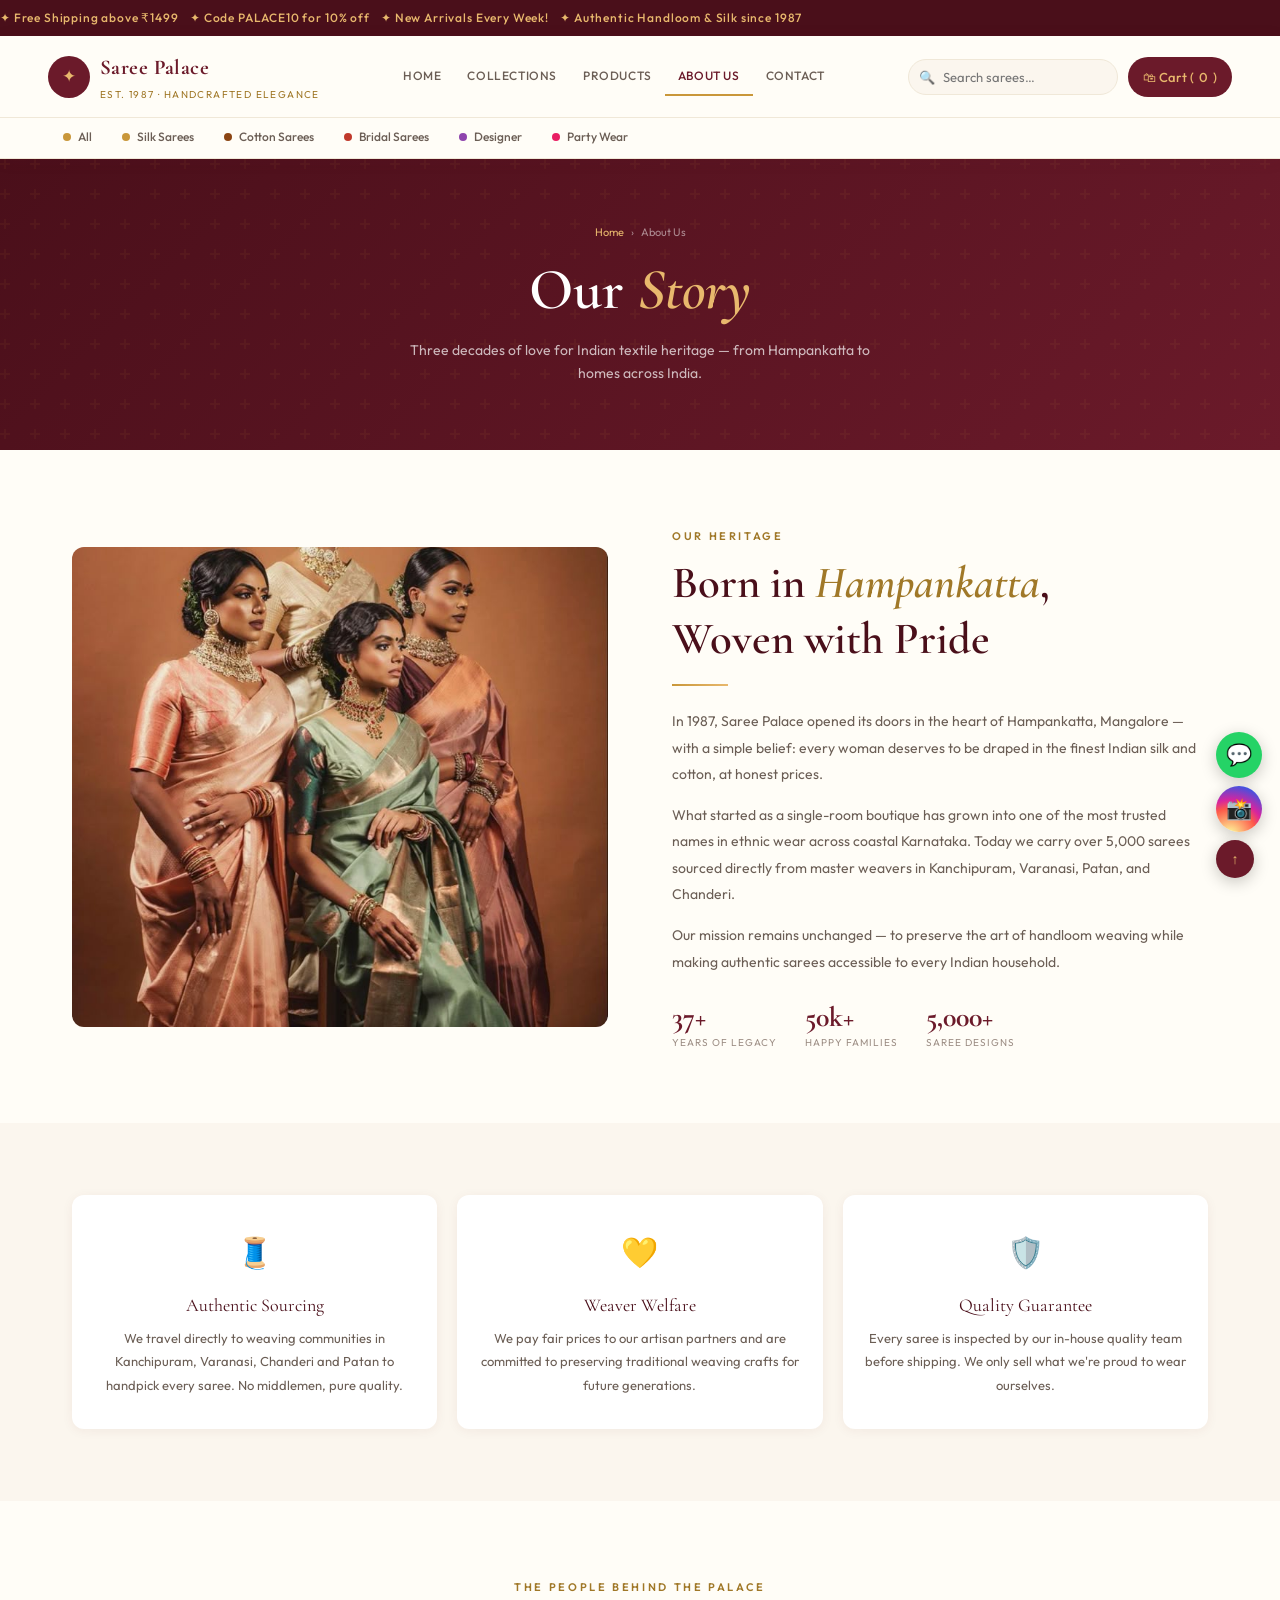
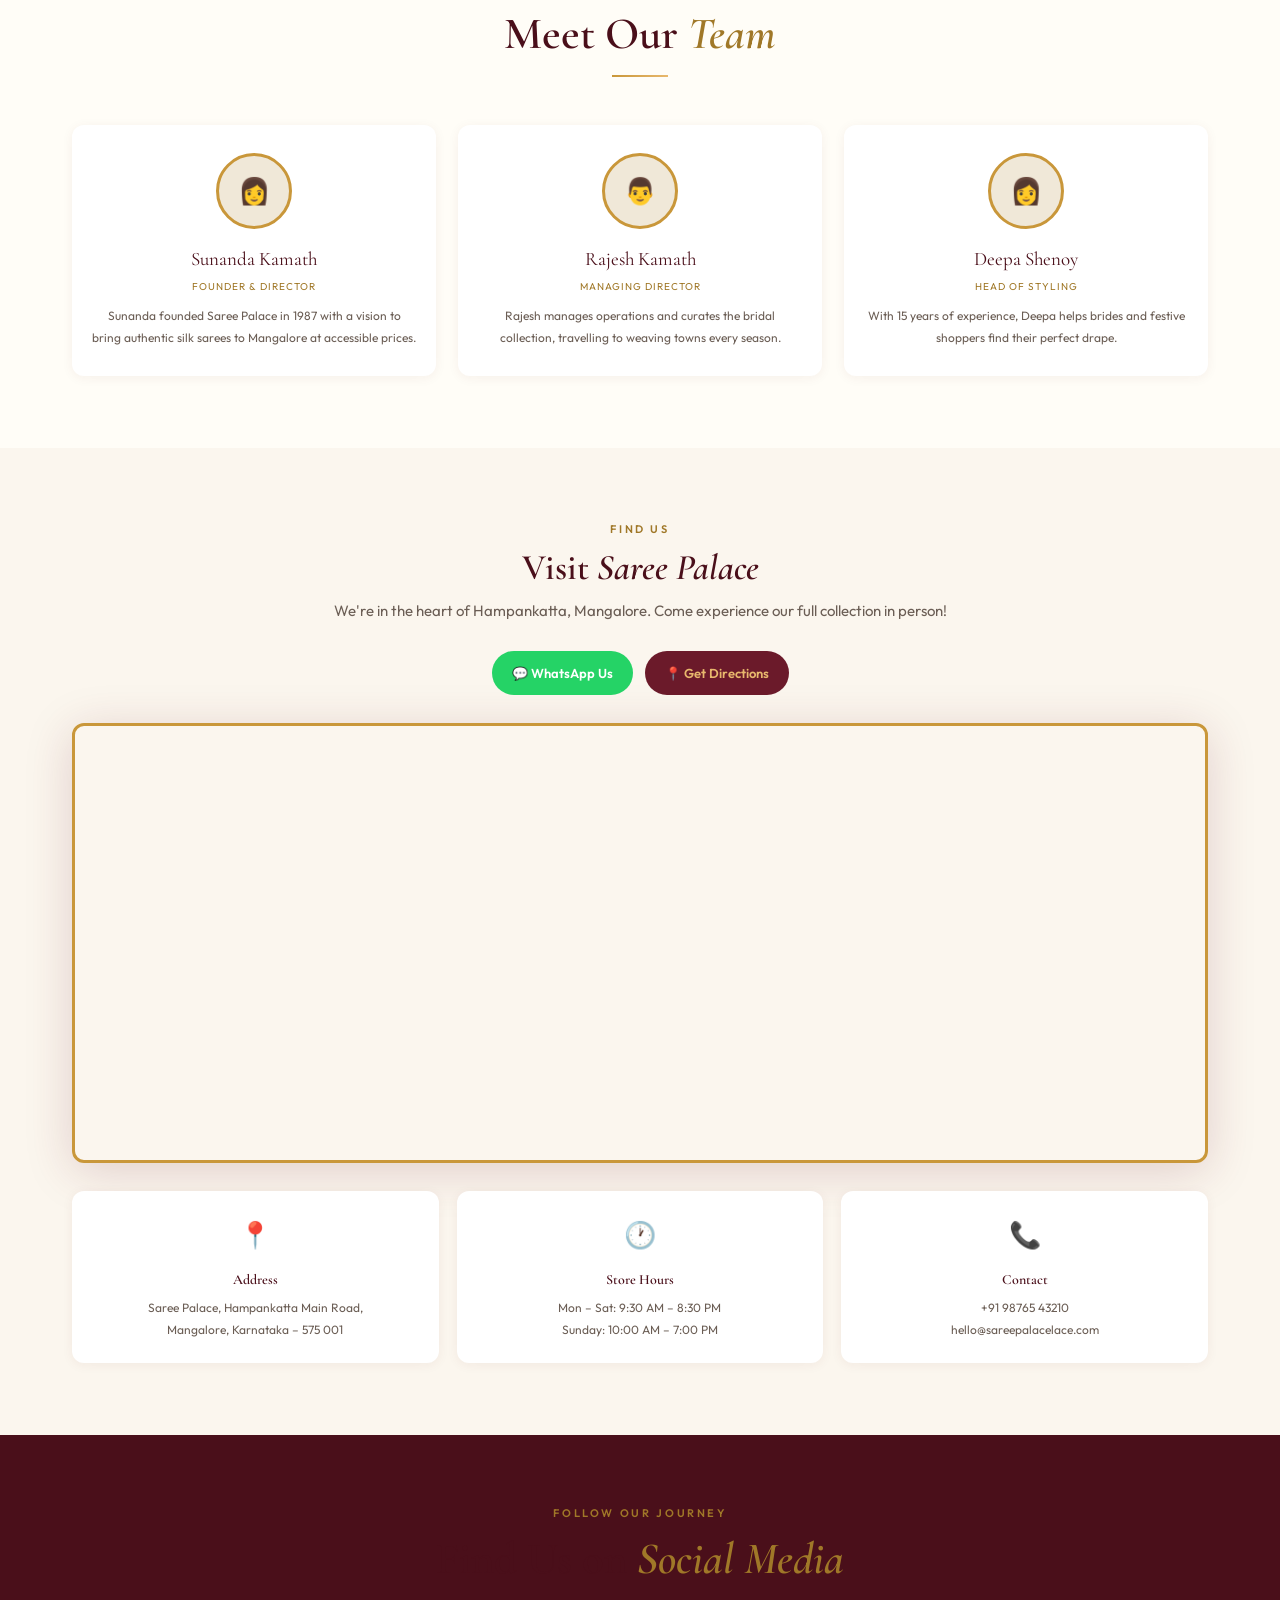
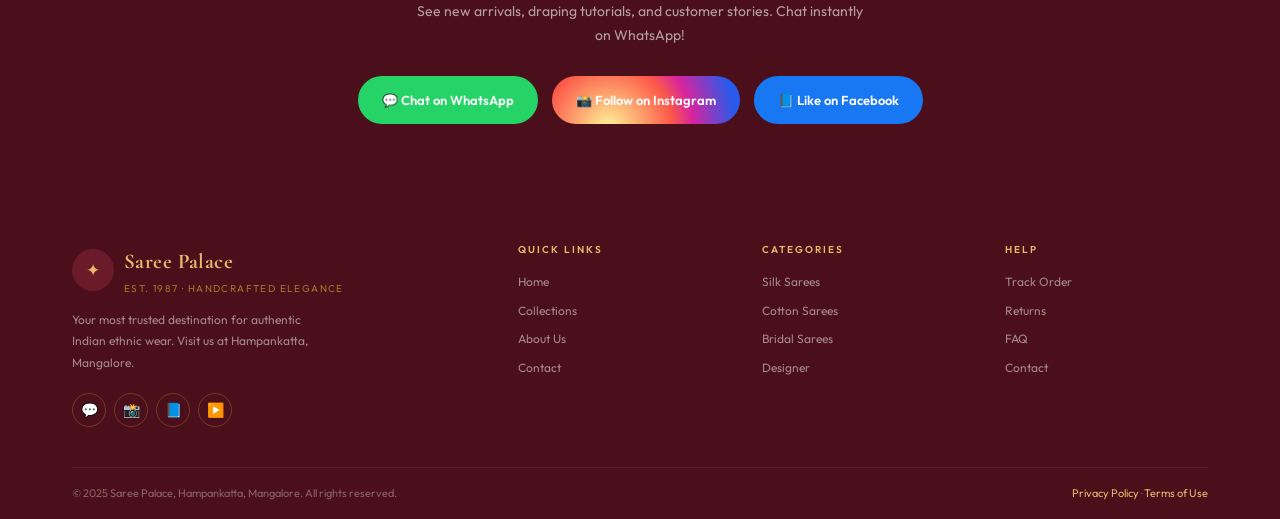
==== commit c267d404: "made mobile responsive" ====
--- a/about.html
+++ b/about.html
@@ -7,38 +7,73 @@
   <link rel="stylesheet" href="style.css"/>
 </head>
 <body>
-
-<div class="announcement-bar">
-  <span>✦ Free Shipping on orders above ₹1499 &nbsp;&nbsp;&nbsp; ✦ Use code PALACE10 for 10% off &nbsp;&nbsp;&nbsp; ✦ New Arrivals Every Week! &nbsp;&nbsp;&nbsp; ✦ Authentic Handloom &amp; Silk Sarees since 1987</span>
+<!-- MOBILE NAV -->
+<div class="mnav" id="mnav">
+  <div class="mnav-bg" id="mnav-bg"></div>
+  <div class="mnav-drawer">
+    <div class="mnav-hdr">
+      <a href="index.html" class="logo">
+        <div class="logo-icon" style="width:30px;height:30px;font-size:13px">✦</div>
+        <div class="logo-text"><span class="logo-main">Saree Palace</span><span class="logo-sub">Est. 1987</span></div>
+      </a>
+      <button class="mnav-close" id="mnav-close">✕</button>
+    </div>
+    <div class="mnav-search">
+      <span class="si">🔍</span>
+      <input type="text" id="m-search" placeholder="Search sarees…"/>
+      <div class="srp mnav-srp" id="m-srp"></div>
+    </div>
+    <nav class="mnav-links">
+      <a href="index.html">Home</a>
+      <a href="collections.html">Collections</a>
+      <a href="product.html">Products</a>
+      <a href="about.html">About Us</a>
+      <a href="contact.html">Contact</a>
+      <a href="cart.html">🛍 My Cart</a>
+    </nav>
+    <div class="mnav-cats">
+      <h6>Shop by Category</h6>
+      <div class="mnav-cat-grid">
+        <a href="collections.html?cat=silk" class="mnav-cat-btn"><span class="cat-dot" style="background:#c9973a"></span>Silk</a>
+        <a href="collections.html?cat=cotton" class="mnav-cat-btn"><span class="cat-dot" style="background:#8B4513"></span>Cotton</a>
+        <a href="collections.html?cat=bridal" class="mnav-cat-btn"><span class="cat-dot" style="background:#c0392b"></span>Bridal</a>
+        <a href="collections.html?cat=designer" class="mnav-cat-btn"><span class="cat-dot" style="background:#8e44ad"></span>Designer</a>
+        <a href="collections.html?cat=party" class="mnav-cat-btn"><span class="cat-dot" style="background:#e91e63"></span>Party Wear</a>
+        <a href="collections.html" class="mnav-cat-btn">✦ All</a>
+      </div>
+    </div>
+    <div class="mnav-foot">
+      <a href="https://wa.me/919876543210" target="_blank" class="mnav-wa">💬 WhatsApp</a>
+      <a href="https://www.instagram.com/" target="_blank" class="mnav-ig">📸 Instagram</a>
+    </div>
+  </div>
 </div>
-
+<div class="ann-bar"><span>✦ Free Shipping above ₹1499 &nbsp;&nbsp; ✦ Code PALACE10 for 10% off &nbsp;&nbsp; ✦ New Arrivals Every Week! &nbsp;&nbsp; ✦ Authentic Handloom &amp; Silk since 1987</span></div>
 <header class="header">
   <div class="header-top">
     <a href="index.html" class="logo">
       <div class="logo-icon">✦</div>
-      <div class="logo-text">
-        <span class="logo-main">Saree Palace</span>
-        <span class="logo-sub">Est. 1987 · Handcrafted Elegance</span>
-      </div>
+      <div class="logo-text"><span class="logo-main">Saree Palace</span><span class="logo-sub">Est. 1987 · Handcrafted Elegance</span></div>
     </a>
-    <nav class="header-nav">
-      <a href="index.html">Home</a>
-      <a href="collections.html">Collections</a>
-      <a href="product.html">Products</a>
+    <nav class="hdr-nav">
+      <a href="index.html" >Home</a>
+      <a href="collections.html" >Collections</a>
+      <a href="product.html" >Products</a>
       <a href="about.html" class="active">About Us</a>
-      <a href="contact.html">Contact</a>
+      <a href="contact.html" >Contact</a>
     </nav>
-    <div class="header-actions">
-      <div class="search-wrapper">
-        <span class="search-icon">🔍</span>
-        <input type="text" id="search-input" placeholder="Search sarees…"/>
-        <div class="search-results-panel" id="search-panel"></div>
+    <div class="hdr-actions">
+      <div class="search-wrap">
+        <span class="si">🔍</span>
+        <input type="text" id="d-search" placeholder="Search sarees…"/>
+        <div class="srp" id="d-srp"></div>
       </div>
       <a href="cart.html" class="btn-cart">🛍 Cart (<span class="cart-count">0</span>)</a>
+      <button class="hamburger" id="ham-btn"><span></span><span></span><span></span></button>
     </div>
   </div>
-  <nav class="category-nav">
-    <a href="collections.html?cat=all"><span class="cat-dot" style="background:var(--gold)"></span>All</a>
+  <nav class="cat-nav">
+    <a href="collections.html"><span class="cat-dot" style="background:var(--gold)"></span>All</a>
     <a href="collections.html?cat=silk"><span class="cat-dot" style="background:#c9973a"></span>Silk Sarees</a>
     <a href="collections.html?cat=cotton"><span class="cat-dot" style="background:#8B4513"></span>Cotton Sarees</a>
     <a href="collections.html?cat=bridal"><span class="cat-dot" style="background:#c0392b"></span>Bridal Sarees</a>
@@ -47,223 +82,112 @@
   </nav>
 </header>
 
-<!-- PAGE HERO -->
-<section class="page-hero">
-  <div class="breadcrumb"><a href="index.html">Home</a><span>›</span> About Us</div>
-  <h1>Our <em style="font-style:italic;color:var(--gold-lt)">Story</em></h1>
-  <p>Three decades of love for Indian textile heritage. From a small shop in Hampankatta to thousands of happy families across India.</p>
-</section>
+<div class="pg-hero">
+  <div class="breadcrumb"><a href="index.html">Home</a><span>›</span>About Us</div>
+  <h1>Our <em>Story</em></h1>
+  <p>Three decades of love for Indian textile heritage — from Hampankatta to homes across India.</p>
+</div>
 
-<!-- STORY SECTION -->
 <section class="about-story">
-  <div class="about-story-img">
-    <img src="https://images.unsplash.com/photo-1583391733981-8498408ee4b6?w=900&q=85" alt="Saree Palace Store"/>
-  </div>
+  <div class="story-img"><img src="saree.jpg.jfif" alt="Saree Palace Store"/></div>
   <div>
-    <span class="section-label">Our Heritage</span>
-    <h2 class="section-title" style="text-align:left;margin-bottom:20px">Born in <em>Hampankatta</em>,<br/>Woven with Pride</h2>
-    <div class="divider" style="margin:0 0 28px 0"></div>
-    <p style="color:var(--muted);margin-bottom:18px;line-height:1.9">
-      In 1987, Saree Palace opened its doors in the heart of Hampankatta, Mangalore — with a simple belief: every woman deserves to be draped in the finest Indian silk and cotton, at honest prices.
-    </p>
-    <p style="color:var(--muted);margin-bottom:18px;line-height:1.9">
-      What started as a single-room boutique has grown into one of the most trusted names in ethnic wear across coastal Karnataka. Today we carry over 5,000 sarees sourced directly from the finest weavers in Kanchipuram, Varanasi, Patan, and Chanderi.
-    </p>
-    <p style="color:var(--muted);margin-bottom:32px;line-height:1.9">
-      Our mission remains unchanged — to preserve the art of handloom weaving while making authentic sarees accessible to every Indian household.
-    </p>
-    <div style="display:flex;gap:40px">
-      <div>
-        <div style="font-family:'Cormorant Garamond',serif;font-size:40px;font-weight:700;color:var(--burgundy)">37+</div>
-        <div style="font-size:12px;letter-spacing:0.1em;text-transform:uppercase;color:var(--light-muted)">Years of Legacy</div>
-      </div>
-      <div>
-        <div style="font-family:'Cormorant Garamond',serif;font-size:40px;font-weight:700;color:var(--burgundy)">50k+</div>
-        <div style="font-size:12px;letter-spacing:0.1em;text-transform:uppercase;color:var(--light-muted)">Happy Families</div>
-      </div>
-      <div>
-        <div style="font-family:'Cormorant Garamond',serif;font-size:40px;font-weight:700;color:var(--burgundy)">5,000+</div>
-        <div style="font-size:12px;letter-spacing:0.1em;text-transform:uppercase;color:var(--light-muted)">Saree Designs</div>
-      </div>
+    <span class="sec-lbl">Our Heritage</span>
+    <h2 class="sec-title" style="text-align:left;margin-bottom:16px">Born in <em>Hampankatta</em>,<br/>Woven with Pride</h2>
+    <div class="divider" style="margin:0 0 22px 0"></div>
+    <p style="color:var(--muted);margin-bottom:14px;line-height:1.9;font-size:14px">In 1987, Saree Palace opened its doors in the heart of Hampankatta, Mangalore — with a simple belief: every woman deserves to be draped in the finest Indian silk and cotton, at honest prices.</p>
+    <p style="color:var(--muted);margin-bottom:14px;line-height:1.9;font-size:14px">What started as a single-room boutique has grown into one of the most trusted names in ethnic wear across coastal Karnataka. Today we carry over 5,000 sarees sourced directly from master weavers in Kanchipuram, Varanasi, Patan, and Chanderi.</p>
+    <p style="color:var(--muted);margin-bottom:28px;line-height:1.9;font-size:14px">Our mission remains unchanged — to preserve the art of handloom weaving while making authentic sarees accessible to every Indian household.</p>
+    <div class="story-stats">
+      <div><div class="stat-num">37+</div><div class="stat-lbl">Years of Legacy</div></div>
+      <div><div class="stat-num">50k+</div><div class="stat-lbl">Happy Families</div></div>
+      <div><div class="stat-num">5,000+</div><div class="stat-lbl">Saree Designs</div></div>
     </div>
   </div>
 </section>
 
-<!-- VALUES -->
-<div class="about-values">
-  <div class="value-card">
-    <div class="value-icon">🧵</div>
-    <div class="value-title">Authentic Sourcing</div>
-    <p class="value-desc">We travel directly to weaving communities in Kanchipuram, Varanasi, Chanderi and Patan to handpick every saree. No middlemen, pure quality.</p>
-  </div>
-  <div class="value-card">
-    <div class="value-icon">💛</div>
-    <div class="value-title">Weaver Welfare</div>
-    <p class="value-desc">We pay fair prices to our artisan partners and are committed to preserving traditional weaving crafts for future generations.</p>
-  </div>
-  <div class="value-card">
-    <div class="value-icon">🛡️</div>
-    <div class="value-title">Quality Guarantee</div>
-    <p class="value-desc">Every saree is inspected by our in-house quality team before shipping. We only sell what we're proud to wear ourselves.</p>
-  </div>
+<div class="about-vals">
+  <div class="val-card"><div class="val-icon">🧵</div><div class="val-title">Authentic Sourcing</div><p class="val-desc">We travel directly to weaving communities in Kanchipuram, Varanasi, Chanderi and Patan to handpick every saree. No middlemen, pure quality.</p></div>
+  <div class="val-card"><div class="val-icon">💛</div><div class="val-title">Weaver Welfare</div><p class="val-desc">We pay fair prices to our artisan partners and are committed to preserving traditional weaving crafts for future generations.</p></div>
+  <div class="val-card"><div class="val-icon">🛡️</div><div class="val-title">Quality Guarantee</div><p class="val-desc">Every saree is inspected by our in-house quality team before shipping. We only sell what we're proud to wear ourselves.</p></div>
 </div>
 
-<!-- TEAM -->
-<section class="section">
-  <div class="section-header">
-    <span class="section-label">The People Behind the Palace</span>
-    <h2 class="section-title">Meet Our <em>Team</em></h2>
-    <div class="divider"></div>
-  </div>
-  <div style="display:grid;grid-template-columns:repeat(3,1fr);gap:28px">
-    <div style="text-align:center;padding:32px 24px;background:var(--white);border-radius:12px;box-shadow:0 2px 12px rgba(107,26,42,0.06)">
-      <div style="width:80px;height:80px;border-radius:50%;background:var(--cream-dk);display:flex;align-items:center;justify-content:center;margin:0 auto 16px;font-size:28px;border:3px solid var(--gold)">👩</div>
-      <h4 style="font-size:20px;color:var(--burgundy-dk);margin-bottom:4px">Sunanda Kamath</h4>
-      <p style="font-size:12px;letter-spacing:0.1em;text-transform:uppercase;color:var(--gold-dk);margin-bottom:12px">Founder & Director</p>
-      <p style="font-size:13px;color:var(--muted);line-height:1.8">Sunanda founded Saree Palace in 1987 with a vision to bring authentic silk sarees to Mangalore at accessible prices.</p>
-    </div>
-    <div style="text-align:center;padding:32px 24px;background:var(--white);border-radius:12px;box-shadow:0 2px 12px rgba(107,26,42,0.06)">
-      <div style="width:80px;height:80px;border-radius:50%;background:var(--cream-dk);display:flex;align-items:center;justify-content:center;margin:0 auto 16px;font-size:28px;border:3px solid var(--gold)">👨</div>
-      <h4 style="font-size:20px;color:var(--burgundy-dk);margin-bottom:4px">Rajesh Kamath</h4>
-      <p style="font-size:12px;letter-spacing:0.1em;text-transform:uppercase;color:var(--gold-dk);margin-bottom:12px">Managing Director</p>
-      <p style="font-size:13px;color:var(--muted);line-height:1.8">Rajesh manages operations and curates the bridal collection, travelling to weaving towns every season.</p>
-    </div>
-    <div style="text-align:center;padding:32px 24px;background:var(--white);border-radius:12px;box-shadow:0 2px 12px rgba(107,26,42,0.06)">
-      <div style="width:80px;height:80px;border-radius:50%;background:var(--cream-dk);display:flex;align-items:center;justify-content:center;margin:0 auto 16px;font-size:28px;border:3px solid var(--gold)">👩</div>
-      <h4 style="font-size:20px;color:var(--burgundy-dk);margin-bottom:4px">Deepa Shenoy</h4>
-      <p style="font-size:12px;letter-spacing:0.1em;text-transform:uppercase;color:var(--gold-dk);margin-bottom:12px">Head of Styling</p>
-      <p style="font-size:13px;color:var(--muted);line-height:1.8">With 15 years of experience, Deepa helps brides and festive shoppers find their perfect drape.</p>
-    </div>
+<section class="sec">
+  <div class="sec-hdr"><span class="sec-lbl">The People Behind the Palace</span><h2 class="sec-title">Meet Our <em>Team</em></h2><div class="divider"></div></div>
+  <div class="team-grid">
+    <div class="team-card"><div class="team-av">👩</div><div class="team-name">Sunanda Kamath</div><div class="team-role">Founder &amp; Director</div><p class="team-bio">Sunanda founded Saree Palace in 1987 with a vision to bring authentic silk sarees to Mangalore at accessible prices.</p></div>
+    <div class="team-card"><div class="team-av">👨</div><div class="team-name">Rajesh Kamath</div><div class="team-role">Managing Director</div><p class="team-bio">Rajesh manages operations and curates the bridal collection, travelling to weaving towns every season.</p></div>
+    <div class="team-card"><div class="team-av">👩</div><div class="team-name">Deepa Shenoy</div><div class="team-role">Head of Styling</div><p class="team-bio">With 15 years of experience, Deepa helps brides and festive shoppers find their perfect drape.</p></div>
   </div>
 </section>
 
-<!-- LIVE MAP -->
-<section class="map-section" style="background:var(--cream)">
-  <span class="section-label" style="display:block;text-align:center;margin-bottom:8px">Find Us</span>
-  <h2>Visit <em style="font-style:italic;color:var(--gold-dk)">Saree Palace</em></h2>
-  <p>We're located in the heart of Hampankatta, Mangalore. Come experience our full collection in person!</p>
-
-  <div style="display:flex;gap:24px;max-width:280px;margin:0 auto 32px;flex-wrap:wrap;justify-content:center">
-    <a href="https://wa.me/919876543210" target="_blank" style="display:flex;align-items:center;gap:8px;background:#25D366;color:#fff;padding:12px 20px;border-radius:24px;font-size:13px;font-weight:600;text-decoration:none;transition:all 0.3s" onmouseover="this.style.transform='translateY(-2px)'" onmouseout="this.style.transform=''">
-      💬 WhatsApp Us
-    </a>
-    <a href="https://maps.google.com/?q=Saree+Palace+Hampankatta+Mangalore" target="_blank" style="display:flex;align-items:center;gap:8px;background:var(--burgundy);color:var(--gold-lt);padding:12px 20px;border-radius:24px;font-size:13px;font-weight:600;text-decoration:none;transition:all 0.3s" onmouseover="this.style.transform='translateY(-2px)'" onmouseout="this.style.transform=''">
-      📍 Get Directions
-    </a>
+<section class="map-sec">
+  <span class="sec-lbl" style="display:block;text-align:center;margin-bottom:6px">Find Us</span>
+  <h2>Visit <em>Saree Palace</em></h2>
+  <p>We're in the heart of Hampankatta, Mangalore. Come experience our full collection in person!</p>
+  <div class="map-btns">
+    <a href="https://wa.me/919876543210" target="_blank" class="map-btn map-btn-wa">💬 WhatsApp Us</a>
+    <a href="https://maps.google.com/?q=Saree+Palace+Hampankatta+Mangalore" target="_blank" class="map-btn map-btn-dir">📍 Get Directions</a>
   </div>
-
-  <div class="map-container">
-    <!-- Live Google Map of Hampankatta, Mangalore -->
-    <iframe
-      src="https://www.google.com/maps/embed?pb=!1m18!1m12!1m3!1d3889.0!2d74.8430!3d12.8698!2m3!1f0!2f0!3f0!3m2!1i1024!2i768!4f13.1!3m3!1m2!1s0x3ba35a4c7c5bea11%3A0x9e8b4f1d2d1234ab!2sHampankatta%2C%20Mangalore%2C%20Karnataka%20575001!5e0!3m2!1sen!2sin!4v1700000000000!5m2!1sen!2sin"
-      allowfullscreen=""
-      loading="lazy"
-      referrerpolicy="no-referrer-when-downgrade"
-      title="Saree Palace, Hampankatta, Mangalore">
-    </iframe>
+  <div class="map-wrap">
+    <iframe src="https://www.google.com/maps/embed?pb=!1m18!1m12!1m3!1d3889.0!2d74.8430!3d12.8698!2m3!1f0!2f0!3f0!3m2!1i1024!2i768!4f13.1!3m3!1m2!1s0x3ba35a4c7c5bea11%3A0x9e8b4f1d2d1234ab!2sHampankatta%2C%20Mangalore%2C%20Karnataka%20575001!5e0!3m2!1sen!2sin!4v1700000000000!5m2!1sen!2sin" allowfullscreen="" loading="lazy" referrerpolicy="no-referrer-when-downgrade" title="Saree Palace Hampankatta"></iframe>
   </div>
-
-  <div style="display:grid;grid-template-columns:repeat(3,1fr);gap:24px;margin-top:40px">
-    <div style="background:var(--white);border-radius:12px;padding:28px;text-align:center;box-shadow:0 2px 12px rgba(107,26,42,0.06)">
-      <div style="font-size:28px;margin-bottom:12px">📍</div>
-      <h4 style="font-size:16px;color:var(--burgundy-dk);margin-bottom:8px">Address</h4>
-      <p style="font-size:13px;color:var(--muted);line-height:1.8">Saree Palace, Hampankatta Main Road,<br/>Mangalore, Karnataka – 575 001</p>
-    </div>
-    <div style="background:var(--white);border-radius:12px;padding:28px;text-align:center;box-shadow:0 2px 12px rgba(107,26,42,0.06)">
-      <div style="font-size:28px;margin-bottom:12px">🕐</div>
-      <h4 style="font-size:16px;color:var(--burgundy-dk);margin-bottom:8px">Store Hours</h4>
-      <p style="font-size:13px;color:var(--muted);line-height:1.8">Mon – Sat: 9:30 AM – 8:30 PM<br/>Sunday: 10:00 AM – 7:00 PM</p>
-    </div>
-    <div style="background:var(--white);border-radius:12px;padding:28px;text-align:center;box-shadow:0 2px 12px rgba(107,26,42,0.06)">
-      <div style="font-size:28px;margin-bottom:12px">📞</div>
-      <h4 style="font-size:16px;color:var(--burgundy-dk);margin-bottom:8px">Contact</h4>
-      <p style="font-size:13px;color:var(--muted);line-height:1.8">+91 98765 43210<br/>sareepalacelace@gmail.com</p>
-    </div>
+  <div class="map-info-grid">
+    <div class="map-info-card"><div class="map-info-icon">📍</div><div class="map-info-title">Address</div><p class="map-info-text">Saree Palace, Hampankatta Main Road,<br/>Mangalore, Karnataka – 575 001</p></div>
+    <div class="map-info-card"><div class="map-info-icon">🕐</div><div class="map-info-title">Store Hours</div><p class="map-info-text">Mon – Sat: 9:30 AM – 8:30 PM<br/>Sunday: 10:00 AM – 7:00 PM</p></div>
+    <div class="map-info-card"><div class="map-info-icon">📞</div><div class="map-info-title">Contact</div><p class="map-info-text">+91 98765 43210<br/>hello@sareepalacelace.com</p></div>
   </div>
 </section>
 
-<!-- SOCIAL SECTION -->
-<section class="section" style="text-align:center;background:var(--burgundy-dk)">
-  <span class="section-label" style="color:var(--gold)">Follow Our Journey</span>
-  <h2 class="section-title" style="color:var(--white);margin-bottom:12px">Find Us on <em>Social Media</em></h2>
-  <p style="color:rgba(255,255,255,0.6);margin-bottom:40px;max-width:480px;margin-left:auto;margin-right:auto">See our new arrivals, draping tutorials, and customer stories on Instagram. Chat with us instantly on WhatsApp!</p>
-  <div style="display:flex;justify-content:center;gap:20px;flex-wrap:wrap">
-    <a href="https://wa.me/919876543210" target="_blank"
-      style="display:flex;align-items:center;gap:12px;background:#25D366;color:#fff;padding:16px 32px;border-radius:32px;font-size:15px;font-weight:600;text-decoration:none;transition:all 0.3s;box-shadow:0 4px 20px rgba(37,211,102,0.35)"
-      onmouseover="this.style.transform='translateY(-3px)';this.style.boxShadow='0 8px 32px rgba(37,211,102,0.5)'"
-      onmouseout="this.style.transform='';this.style.boxShadow='0 4px 20px rgba(37,211,102,0.35)'">
-      💬 &nbsp;Chat on WhatsApp
-    </a>
-    <a href="https://www.instagram.com/" target="_blank"
-      style="display:flex;align-items:center;gap:12px;background:radial-gradient(circle at 30% 107%,#fdf497 0%,#fdf497 5%,#fd5949 45%,#d6249f 60%,#285AEB 90%);color:#fff;padding:16px 32px;border-radius:32px;font-size:15px;font-weight:600;text-decoration:none;transition:all 0.3s;box-shadow:0 4px 20px rgba(214,36,159,0.35)"
-      onmouseover="this.style.transform='translateY(-3px)';this.style.boxShadow='0 8px 32px rgba(214,36,159,0.5)'"
-      onmouseout="this.style.transform='';this.style.boxShadow='0 4px 20px rgba(214,36,159,0.35)'">
-      📸 &nbsp;Follow on Instagram
-    </a>
-    <a href="https://www.facebook.com/" target="_blank"
-      style="display:flex;align-items:center;gap:12px;background:#1877F2;color:#fff;padding:16px 32px;border-radius:32px;font-size:15px;font-weight:600;text-decoration:none;transition:all 0.3s;box-shadow:0 4px 20px rgba(24,119,242,0.35)"
-      onmouseover="this.style.transform='translateY(-3px)'"
-      onmouseout="this.style.transform=''">
-      📘 &nbsp;Like on Facebook
-    </a>
+<section class="social-sec">
+  <span class="sec-lbl">Follow Our Journey</span>
+  <h2 class="sec-title">Find Us on <em>Social Media</em></h2>
+  <p style="color:rgba(255,255,255,.6);max-width:460px;margin:10px auto 0;font-size:14px">See new arrivals, draping tutorials, and customer stories. Chat instantly on WhatsApp!</p>
+  <div class="social-btns">
+    <a href="https://wa.me/919876543210" target="_blank" class="soc-btn soc-wa">💬 Chat on WhatsApp</a>
+    <a href="https://www.instagram.com/" target="_blank" class="soc-btn soc-ig">📸 Follow on Instagram</a>
+    <a href="https://www.facebook.com/" target="_blank" class="soc-btn soc-fb">📘 Like on Facebook</a>
   </div>
 </section>
 
-<!-- FOOTER -->
 <footer class="footer">
-  <div class="footer-top">
-    <div class="footer-brand">
-      <a href="index.html" class="logo">
-        <div class="logo-icon">✦</div>
-        <div class="logo-text">
-          <span class="logo-main" style="color:var(--gold-lt)">Saree Palace</span>
-          <span class="logo-sub">Est. 1987 · Handcrafted Elegance</span>
-        </div>
-      </a>
-      <p>Your most trusted destination for authentic Indian ethnic wear. Visit us at Hampankatta, Mangalore or shop online 24/7.</p>
-      <div class="footer-social-icons">
-        <a href="https://wa.me/919876543210" target="_blank" class="footer-social-btn">💬</a>
-        <a href="https://www.instagram.com/" target="_blank" class="footer-social-btn">📸</a>
-        <a href="https://www.facebook.com/" target="_blank" class="footer-social-btn">📘</a>
-        <a href="https://www.youtube.com/" target="_blank" class="footer-social-btn">▶️</a>
+  <div class="foot-top">
+    <div class="foot-brand">
+      <a href="index.html" class="logo"><div class="logo-icon">✦</div><div class="logo-text"><span class="logo-main" style="color:var(--gold-lt)">Saree Palace</span><span class="logo-sub">Est. 1987 · Handcrafted Elegance</span></div></a>
+      <p>Your most trusted destination for authentic Indian ethnic wear. Visit us at Hampankatta, Mangalore.</p>
+      <div class="foot-social">
+        <a href="https://wa.me/919876543210" target="_blank" class="foot-soc-btn">💬</a>
+        <a href="https://www.instagram.com/" target="_blank" class="foot-soc-btn">📸</a>
+        <a href="https://www.facebook.com/" target="_blank" class="foot-soc-btn">📘</a>
+        <a href="https://www.youtube.com/" target="_blank" class="foot-soc-btn">▶️</a>
       </div>
     </div>
-    <div class="footer-col">
-      <h5>Quick Links</h5>
-      <a href="index.html">Home</a>
-      <a href="collections.html">Collections</a>
-      <a href="about.html">About Us</a>
-      <a href="contact.html">Contact</a>
-    </div>
-    <div class="footer-col">
-      <h5>Categories</h5>
-      <a href="collections.html?cat=silk">Silk Sarees</a>
-      <a href="collections.html?cat=cotton">Cotton Sarees</a>
-      <a href="collections.html?cat=bridal">Bridal Sarees</a>
-      <a href="collections.html?cat=designer">Designer</a>
-      <a href="collections.html?cat=party">Party Wear</a>
-    </div>
-    <div class="footer-col">
-      <h5>Help</h5>
-      <a href="contact.html">Track Order</a>
-      <a href="contact.html">Returns</a>
-      <a href="contact.html">FAQ</a>
-      <a href="contact.html">Contact</a>
-    </div>
+    <div class="foot-col"><h5>Quick Links</h5><a href="index.html">Home</a><a href="collections.html">Collections</a><a href="about.html">About Us</a><a href="contact.html">Contact</a></div>
+    <div class="foot-col"><h5>Categories</h5><a href="collections.html?cat=silk">Silk Sarees</a><a href="collections.html?cat=cotton">Cotton Sarees</a><a href="collections.html?cat=bridal">Bridal Sarees</a><a href="collections.html?cat=designer">Designer</a></div>
+    <div class="foot-col"><h5>Help</h5><a href="contact.html">Track Order</a><a href="contact.html">Returns</a><a href="contact.html">FAQ</a><a href="contact.html">Contact</a></div>
   </div>
-  <div class="footer-divider"></div>
-  <div class="footer-bottom">
+  <div class="foot-div"></div>
+  <div class="foot-bot">
     <p>© 2025 Saree Palace, Hampankatta, Mangalore. All rights reserved.</p>
     <p><a href="#">Privacy Policy</a> · <a href="#">Terms of Use</a></p>
   </div>
 </footer>
+<div class="float-wrap">
+  <a href="https://wa.me/919876543210" target="_blank" class="fl-btn fl-wa">💬</a>
+  <a href="https://www.instagram.com/" target="_blank" class="fl-btn fl-ig">📸</a>
+  <button class="fl-btn fl-top" id="back-top">↑</button>
+</div>
+<script src="script.js"></script>
+<script>
+(function(){
+  var h=document.getElementById('ham-btn'),n=document.getElementById('mnav'),c=document.getElementById('mnav-close'),b=document.getElementById('mnav-bg');
+  function open(){n.classList.add('open');document.body.style.overflow='hidden';h&&h.classList.add('open');}
+  function close(){n.classList.remove('open');document.body.style.overflow='';h&&h.classList.remove('open');}
+  if(h)h.addEventListener('click',open);
+  if(c)c.addEventListener('click',close);
+  if(b)b.addEventListener('click',close);
+  document.addEventListener('keydown',function(e){if(e.key==='Escape')close();});
+})();
+</script>
 
-<div class="floating-social">
-  <a href="https://wa.me/919876543210" target="_blank" class="float-btn float-whatsapp">💬</a>
-  <a href="https://www.instagram.com/" target="_blank" class="float-btn float-instagram">📸</a>
-  <button class="float-btn float-back-top" id="back-top">↑</button>
-</div>
-
-<script src="script.js"></script>
 </body>
-</html>
+</html>
--- a/style.css
+++ b/style.css
@@ -1,1133 +1,671 @@
 @import url('https://fonts.googleapis.com/css2?family=Cormorant+Garamond:ital,wght@0,300;0,400;0,500;0,600;0,700;1,300;1,400;1,600&family=Outfit:wght@300;400;500;600&display=swap');
 
+/* ══════════════════════════════════════
+   TOKENS
+══════════════════════════════════════ */
 :root {
-  --burgundy: #6B1A2A;
-  --burgundy-dk: #4a0f1a;
-  --burgundy-lt: #8c2d3f;
-  --gold: #C9973A;
+  --burg:    #6B1A2A;
+  --burg-dk: #4a0f1a;
+  --burg-lt: #8c2d3f;
+  --gold:    #C9973A;
   --gold-lt: #e8b86d;
   --gold-dk: #a07828;
-  --cream: #FBF6EE;
-  --cream-dk: #f0e8d8;
-  --ivory: #FFFDF7;
-  --charcoal: #1a1a1a;
-  --muted: #6b5e55;
-  --light-muted: #9e8f86;
-  --white: #fff;
-  --shadow: 0 4px 24px rgba(107,26,42,0.10);
-  --shadow-lg: 0 8px 48px rgba(107,26,42,0.18);
-  --radius: 4px;
-  --radius-lg: 12px;
-  --transition: all 0.3s ease;
+  --cream:   #FBF6EE;
+  --cream-dk:#f0e8d8;
+  --ivory:   #FFFDF7;
+  --char:    #1a1a1a;
+  --muted:   #6b5e55;
+  --lt-muted:#9e8f86;
+  --white:   #fff;
+  --sh:      0 4px 24px rgba(107,26,42,.10);
+  --sh-lg:   0 8px 48px rgba(107,26,42,.18);
+  --r:       4px;
+  --rl:      12px;
+  --tr:      all .3s ease;
 }
 
-*, *::before, *::after { box-sizing: border-box; margin: 0; padding: 0; }
-
-html { scroll-behavior: smooth; }
-
-body {
-  font-family: 'Outfit', sans-serif;
-  background: var(--ivory);
-  color: var(--charcoal);
-  font-size: 15px;
-  line-height: 1.7;
-  overflow-x: hidden;
+/* ══════════════════════════════════════
+   RESET
+══════════════════════════════════════ */
+*,*::before,*::after{box-sizing:border-box;margin:0;padding:0}
+html{scroll-behavior:smooth}
+body{font-family:'Outfit',sans-serif;background:var(--ivory);color:var(--char);font-size:15px;line-height:1.7;overflow-x:hidden;width:100%}
+h1,h2,h3,h4,h5{font-family:'Cormorant Garamond',serif;font-weight:600;line-height:1.25}
+a{text-decoration:none;color:inherit}
+img{display:block;max-width:100%;height:auto}
+button{cursor:pointer}
+
+/* ══════════════════════════════════════
+   ANNOUNCEMENT
+══════════════════════════════════════ */
+.ann-bar{background:var(--burg-dk);color:var(--gold-lt);font-size:12px;letter-spacing:.07em;padding:8px 0;font-weight:500;white-space:nowrap;overflow:hidden}
+.ann-bar span{display:inline-block;animation:marquee 32s linear infinite}
+@keyframes marquee{from{transform:translateX(100vw)}to{transform:translateX(-100%)}}
+
+/* ══════════════════════════════════════
+   HEADER
+══════════════════════════════════════ */
+.header{position:sticky;top:0;z-index:100;background:var(--ivory);border-bottom:1px solid var(--cream-dk);transition:box-shadow .3s}
+.header-top{display:flex;align-items:center;justify-content:space-between;padding:14px 48px;gap:14px}
+.logo{display:flex;align-items:center;gap:10px;flex-shrink:0;text-decoration:none}
+.logo-icon{width:42px;height:42px;background:var(--burg);color:var(--gold-lt);border-radius:50%;display:flex;align-items:center;justify-content:center;font-size:17px;flex-shrink:0}
+.logo-main{display:block;font-family:'Cormorant Garamond',serif;font-size:21px;font-weight:700;color:var(--burg);letter-spacing:.02em}
+.logo-sub{display:block;font-size:10px;letter-spacing:.14em;color:var(--gold-dk);text-transform:uppercase}
+.hdr-nav{display:flex}
+.hdr-nav a{padding:8px 13px;font-size:12px;font-weight:500;letter-spacing:.05em;text-transform:uppercase;color:var(--muted);border-bottom:2px solid transparent;transition:var(--tr);white-space:nowrap}
+.hdr-nav a:hover,.hdr-nav a.active{color:var(--burg);border-bottom-color:var(--gold)}
+.hdr-actions{display:flex;align-items:center;gap:10px;flex-shrink:0}
+.search-wrap{position:relative}
+.search-wrap input{width:210px;padding:9px 14px 9px 34px;border:1px solid var(--cream-dk);border-radius:24px;font-size:13px;font-family:'Outfit',sans-serif;background:var(--cream);color:var(--char);outline:none;transition:var(--tr)}
+.search-wrap input:focus{border-color:var(--gold);background:var(--white);box-shadow:0 0 0 3px rgba(201,151,58,.15)}
+.search-wrap .si{position:absolute;left:11px;top:50%;transform:translateY(-50%);font-size:13px;pointer-events:none}
+.btn-cart{display:flex;align-items:center;gap:5px;padding:9px 15px;background:var(--burg);color:var(--gold-lt);border-radius:24px;font-size:13px;font-weight:500;white-space:nowrap;transition:var(--tr)}
+.btn-cart:hover{background:var(--burg-lt);transform:translateY(-1px);box-shadow:var(--sh)}
+
+/* Hamburger */
+.hamburger{display:none;flex-direction:column;justify-content:center;gap:5px;width:38px;height:38px;background:none;border:none;padding:6px;border-radius:var(--r);flex-shrink:0}
+.hamburger span{display:block;width:20px;height:2px;background:var(--burg);border-radius:2px;transition:var(--tr);transform-origin:center}
+.hamburger.open span:nth-child(1){transform:translateY(7px) rotate(45deg)}
+.hamburger.open span:nth-child(2){opacity:0;transform:scaleX(0)}
+.hamburger.open span:nth-child(3){transform:translateY(-7px) rotate(-45deg)}
+
+/* Cat nav */
+.cat-nav{display:flex;padding:0 48px;border-top:1px solid var(--cream-dk);overflow-x:auto;scrollbar-width:none}
+.cat-nav::-webkit-scrollbar{display:none}
+.cat-nav a{display:flex;align-items:center;gap:7px;padding:9px 15px;font-size:12px;font-weight:500;color:var(--muted);border-bottom:2px solid transparent;transition:var(--tr);white-space:nowrap}
+.cat-nav a:hover,.cat-nav a.active{color:var(--burg);border-bottom-color:var(--gold)}
+.cat-dot{width:8px;height:8px;border-radius:50%;display:inline-block;flex-shrink:0}
+
+/* Search panel */
+.srp{position:absolute;top:calc(100% + 8px);left:0;right:0;background:var(--white);border:1px solid var(--cream-dk);border-radius:var(--rl);box-shadow:var(--sh-lg);z-index:200;max-height:400px;overflow-y:auto;display:none}
+.srp.open{display:block}
+.srp-item{display:flex;align-items:center;gap:10px;padding:10px 14px;border-bottom:1px solid var(--cream-dk);cursor:pointer;transition:var(--tr)}
+.srp-item:last-child{border-bottom:none}
+.srp-item:hover{background:var(--cream)}
+.srp-img{width:42px;height:50px;object-fit:cover;border-radius:var(--r);flex-shrink:0}
+.srp-name{font-size:13px;font-weight:500;color:var(--char);white-space:nowrap;overflow:hidden;text-overflow:ellipsis}
+.srp-price{font-size:12px;color:var(--burg);font-weight:600}
+.srp-badge{font-size:10px;background:var(--cream-dk);color:var(--muted);padding:2px 8px;border-radius:24px;white-space:nowrap;flex-shrink:0;margin-left:auto}
+.srp-empty{padding:20px;text-align:center;color:var(--lt-muted);font-size:14px}
+
+/* ══════════════════════════════════════
+   MOBILE NAV DRAWER
+══════════════════════════════════════ */
+.mnav{display:none;position:fixed;inset:0;z-index:9999}
+.mnav.open{display:block}
+.mnav-bg{position:absolute;inset:0;background:rgba(74,15,26,.55);backdrop-filter:blur(3px)}
+.mnav-drawer{position:absolute;top:0;right:0;width:min(310px,86vw);height:100%;background:var(--ivory);transform:translateX(100%);transition:transform .35s cubic-bezier(.4,0,.2,1);display:flex;flex-direction:column;overflow-y:auto;-webkit-overflow-scrolling:touch}
+.mnav.open .mnav-drawer{transform:translateX(0)}
+.mnav-hdr{display:flex;align-items:center;justify-content:space-between;padding:14px 18px;background:var(--burg-dk);flex-shrink:0}
+.mnav-close{width:32px;height:32px;border-radius:50%;background:rgba(255,255,255,.12);border:none;color:var(--gold-lt);font-size:17px;display:flex;align-items:center;justify-content:center;flex-shrink:0}
+.mnav-search{padding:12px 16px;border-bottom:1px solid var(--cream-dk);position:relative;flex-shrink:0}
+.mnav-search .si{position:absolute;left:28px;top:50%;transform:translateY(-50%);font-size:13px;pointer-events:none}
+.mnav-search input{width:100%;padding:9px 12px 9px 32px;border:1px solid var(--cream-dk);border-radius:24px;font-size:14px;font-family:'Outfit',sans-serif;background:var(--cream);color:var(--char);outline:none;transition:var(--tr)}
+.mnav-search input:focus{border-color:var(--gold);background:var(--white)}
+.mnav-srp{margin-top:8px;border:1px solid var(--cream-dk);border-radius:8px;max-height:240px;overflow-y:auto;display:none;background:var(--white)}
+.mnav-srp.open{display:block}
+.mnav-links{padding:6px 0;border-bottom:1px solid var(--cream-dk)}
+.mnav-links a{display:flex;align-items:center;justify-content:space-between;padding:13px 20px;font-size:15px;font-weight:500;color:var(--char);border-bottom:1px solid var(--cream-dk);transition:var(--tr)}
+.mnav-links a:last-child{border-bottom:none}
+.mnav-links a:hover,.mnav-links a.active{background:var(--cream);color:var(--burg);padding-left:24px}
+.mnav-links a::after{content:'›';color:var(--lt-muted);font-size:18px}
+.mnav-cats{padding:14px 16px;border-bottom:1px solid var(--cream-dk);background:var(--cream);flex-shrink:0}
+.mnav-cats h6{font-size:10px;letter-spacing:.2em;text-transform:uppercase;color:var(--gold-dk);font-weight:600;margin-bottom:10px}
+.mnav-cat-grid{display:grid;grid-template-columns:1fr 1fr;gap:8px}
+.mnav-cat-btn{padding:9px 8px;background:var(--white);border:1px solid var(--cream-dk);border-radius:var(--r);font-size:12px;font-weight:500;color:var(--muted);text-align:center;text-decoration:none;display:flex;align-items:center;gap:5px;justify-content:center;transition:var(--tr)}
+.mnav-cat-btn:hover,.mnav-cat-btn:active{background:var(--burg);color:var(--gold-lt);border-color:var(--burg)}
+.mnav-foot{padding:14px 16px;display:flex;gap:8px;flex-shrink:0}
+.mnav-foot a{flex:1;padding:12px;text-align:center;border-radius:var(--r);font-size:13px;font-weight:600;text-decoration:none;transition:var(--tr)}
+.mnav-wa{background:#25D366;color:#fff}
+.mnav-ig{background:radial-gradient(circle at 30% 107%,#fdf497 0%,#fd5949 45%,#d6249f 60%,#285AEB 90%);color:#fff}
+
+/* ══════════════════════════════════════
+   HERO
+══════════════════════════════════════ */
+.hero{display:grid;grid-template-columns:1fr 1fr;min-height:88vh;overflow:hidden}
+.hero-body{display:flex;flex-direction:column;justify-content:center;padding:80px 56px 80px 72px;background:linear-gradient(135deg,var(--cream) 0%,var(--ivory) 100%);position:relative;z-index:1}
+.hero-body::before{content:'';position:absolute;top:36px;left:36px;right:36px;bottom:36px;border:1px solid rgba(201,151,58,.2);pointer-events:none}
+.hero-label{font-size:11px;letter-spacing:.25em;text-transform:uppercase;color:var(--gold-dk);font-weight:600;margin-bottom:14px;display:flex;align-items:center;gap:8px}
+.hero-label::before{content:'';width:28px;height:1px;background:var(--gold)}
+.hero-title{font-size:clamp(40px,5.5vw,78px);color:var(--burg-dk);line-height:1.05;margin-bottom:18px}
+.hero-title em{font-style:italic;color:var(--gold-dk)}
+.hero-desc{font-size:15px;color:var(--muted);max-width:400px;margin-bottom:32px;line-height:1.8}
+.hero-btns{display:flex;gap:12px;flex-wrap:wrap}
+.hero-stats{display:flex;gap:28px;margin-top:44px;padding-top:28px;border-top:1px solid var(--cream-dk);flex-wrap:wrap}
+.stat-num{font-family:'Cormorant Garamond',serif;font-size:28px;font-weight:700;color:var(--burg);line-height:1}
+.stat-lbl{font-size:10px;letter-spacing:.1em;text-transform:uppercase;color:var(--lt-muted);margin-top:3px}
+.hero-img-wrap{position:relative;overflow:hidden}
+.hero-img-wrap img{width:100%;height:100%;object-fit:cover;transition:transform 8s ease}
+.hero-img-wrap:hover img{transform:scale(1.04)}
+.hero-img-overlay{position:absolute;inset:0;background:linear-gradient(to right,rgba(251,246,238,.3),transparent)}
+.hero-badge{position:absolute;bottom:36px;left:36px;background:var(--white);border-radius:var(--rl);padding:12px 16px;box-shadow:var(--sh-lg);display:flex;align-items:center;gap:10px}
+.hero-badge-icon{width:36px;height:36px;background:var(--cream);border-radius:50%;display:flex;align-items:center;justify-content:center;font-size:15px}
+.hero-badge strong{display:block;font-size:12px;color:var(--char)}
+.hero-badge span{font-size:10px;color:var(--lt-muted)}
+
+/* ══════════════════════════════════════
+   BUTTONS
+══════════════════════════════════════ */
+.btn-pri{padding:12px 26px;background:var(--burg);color:var(--gold-lt);border-radius:var(--r);font-size:12px;font-weight:600;letter-spacing:.08em;text-transform:uppercase;border:2px solid var(--burg);display:inline-block;text-align:center;transition:var(--tr)}
+.btn-pri:hover{background:var(--burg-lt);border-color:var(--burg-lt);transform:translateY(-2px);box-shadow:var(--sh)}
+.btn-out{padding:12px 26px;background:transparent;color:var(--burg);border-radius:var(--r);font-size:12px;font-weight:600;letter-spacing:.08em;text-transform:uppercase;border:2px solid var(--burg);display:inline-block;text-align:center;transition:var(--tr)}
+.btn-out:hover{background:var(--burg);color:var(--gold-lt);transform:translateY(-2px)}
+
+/* ══════════════════════════════════════
+   SECTIONS
+══════════════════════════════════════ */
+.sec{padding:72px 72px}
+.sec.bg-cream{background:var(--cream)}
+.sec.bg-dark{background:var(--burg-dk)}
+.sec.bg-dark .sec-lbl{color:var(--gold)}
+.sec.bg-dark .sec-title{color:var(--white)}
+.sec-hdr{text-align:center;margin-bottom:48px}
+.sec-lbl{display:inline-block;font-size:11px;letter-spacing:.24em;text-transform:uppercase;color:var(--gold-dk);font-weight:600;margin-bottom:10px}
+.sec-title{font-size:clamp(26px,3.5vw,48px);color:var(--burg-dk);margin-bottom:12px}
+.sec-title em{font-style:italic;color:var(--gold-dk)}
+.divider{width:56px;height:2px;background:linear-gradient(to right,var(--gold),var(--gold-lt));margin:0 auto}
+
+/* ══════════════════════════════════════
+   PRODUCT GRID
+══════════════════════════════════════ */
+.prod-grid{display:grid;grid-template-columns:repeat(4,1fr);gap:22px}
+.prod-card{background:var(--white);border-radius:var(--rl);overflow:hidden;box-shadow:0 2px 12px rgba(107,26,42,.06);transition:var(--tr);cursor:pointer;display:block;position:relative}
+.prod-card:hover{transform:translateY(-5px);box-shadow:var(--sh-lg)}
+.prod-card.hidden{display:none!important}
+.prod-img{height:270px;overflow:hidden;position:relative}
+.prod-img img{width:100%;height:100%;object-fit:cover;transition:transform .5s ease}
+.prod-card:hover .prod-img img{transform:scale(1.08)}
+.prod-badge{position:absolute;top:10px;left:10px;background:var(--burg);color:var(--gold-lt);font-size:9px;font-weight:600;letter-spacing:.1em;text-transform:uppercase;padding:4px 9px;border-radius:2px}
+.prod-wish{position:absolute;top:10px;right:10px;width:28px;height:28px;border-radius:50%;background:var(--white);display:flex;align-items:center;justify-content:center;font-size:12px;opacity:0;transition:var(--tr);cursor:pointer;box-shadow:var(--sh)}
+.prod-card:hover .prod-wish{opacity:1}
+.prod-info{padding:14px 13px 12px}
+.prod-name{font-family:'Cormorant Garamond',serif;font-size:16px;font-weight:600;color:var(--char);margin-bottom:2px}
+.prod-mat{font-size:11px;color:var(--lt-muted);margin-bottom:8px}
+.prod-price{display:flex;align-items:baseline;gap:5px;margin-bottom:10px;flex-wrap:wrap}
+.p-now{font-size:15px;font-weight:600;color:var(--burg)}
+.p-old{font-size:11px;color:var(--lt-muted);text-decoration:line-through}
+.p-off{font-size:10px;color:#22a861;font-weight:600}
+.prod-acts{display:flex;gap:6px}
+.btn-view{flex:1;padding:7px 0;text-align:center;border:1px solid var(--burg);color:var(--burg);border-radius:var(--r);font-size:10px;font-weight:600;letter-spacing:.05em;text-transform:uppercase;transition:var(--tr)}
+.btn-view:hover{background:var(--burg);color:var(--gold-lt)}
+.btn-ac{flex:1.4;padding:7px 0;text-align:center;background:var(--burg);color:var(--gold-lt);border-radius:var(--r);font-size:10px;font-weight:600;letter-spacing:.05em;text-transform:uppercase;border:1px solid var(--burg);transition:var(--tr)}
+.btn-ac:hover{background:var(--burg-lt)}
+
+/* ══════════════════════════════════════
+   CATEGORY CARDS
+══════════════════════════════════════ */
+.cat-grid{display:grid;grid-template-columns:repeat(3,1fr);gap:18px}
+.cat-card{position:relative;height:300px;border-radius:var(--rl);overflow:hidden;cursor:pointer;display:block}
+.cat-card img{width:100%;height:100%;object-fit:cover;transition:transform .5s ease}
+.cat-card:hover img{transform:scale(1.06)}
+.cat-overlay{position:absolute;inset:0;background:linear-gradient(to top,rgba(74,15,26,.83) 0%,rgba(74,15,26,.08) 60%);display:flex;flex-direction:column;justify-content:flex-end;padding:22px;transition:var(--tr)}
+.cat-card:hover .cat-overlay{background:linear-gradient(to top,rgba(74,15,26,.92) 0%,rgba(74,15,26,.25) 60%)}
+.cat-label{font-size:9px;letter-spacing:.18em;text-transform:uppercase;color:var(--gold-lt);margin-bottom:4px}
+.cat-name{font-family:'Cormorant Garamond',serif;font-size:22px;font-weight:600;color:var(--white);margin-bottom:5px}
+.cat-count{font-size:11px;color:rgba(255,255,255,.6)}
+.cat-arrow{width:30px;height:30px;border-radius:50%;border:1px solid rgba(255,255,255,.35);display:flex;align-items:center;justify-content:center;color:var(--white);font-size:13px;margin-top:9px;transition:var(--tr)}
+.cat-card:hover .cat-arrow{background:var(--gold);border-color:var(--gold)}
+.cat-all-card{background:var(--burg-dk)}
+
+/* ══════════════════════════════════════
+   OFFERS
+══════════════════════════════════════ */
+.offers-grid{display:grid;grid-template-columns:repeat(3,1fr);gap:24px}
+.offer-item{text-align:center;padding:32px 18px;border:1px solid rgba(201,151,58,.2);border-radius:var(--rl);transition:var(--tr)}
+.offer-item:hover{border-color:var(--gold);background:rgba(201,151,58,.05)}
+.offer-icon{font-size:30px;margin-bottom:12px}
+.offer-title{font-family:'Cormorant Garamond',serif;font-size:19px;color:var(--gold-lt);margin-bottom:6px}
+.offer-desc{font-size:12px;color:rgba(255,255,255,.55);line-height:1.7}
+
+/* ══════════════════════════════════════
+   TESTIMONIALS
+══════════════════════════════════════ */
+.testi-grid{display:grid;grid-template-columns:repeat(3,1fr);gap:20px}
+.testi-card{background:var(--white);border-radius:var(--rl);padding:24px;box-shadow:0 2px 12px rgba(107,26,42,.06);position:relative}
+.testi-card::before{content:'"';font-family:'Cormorant Garamond',serif;font-size:68px;color:var(--cream-dk);position:absolute;top:4px;left:16px;line-height:1}
+.testi-stars{color:var(--gold);font-size:13px;margin-bottom:8px}
+.testi-text{font-size:13px;color:var(--muted);line-height:1.8;margin-bottom:16px;font-style:italic}
+.testi-author{display:flex;align-items:center;gap:10px}
+.testi-av{width:36px;height:36px;border-radius:50%;background:var(--cream-dk);display:flex;align-items:center;justify-content:center;font-weight:600;font-size:13px;color:var(--burg);flex-shrink:0}
+.testi-name{font-size:13px;font-weight:600;color:var(--char)}
+.testi-city{font-size:11px;color:var(--lt-muted)}
+
+/* ══════════════════════════════════════
+   NEWSLETTER
+══════════════════════════════════════ */
+.news{background:linear-gradient(135deg,var(--cream) 0%,var(--cream-dk) 100%);padding:72px;text-align:center}
+.news h2{font-size:clamp(24px,3.5vw,40px);color:var(--burg-dk);margin-bottom:10px}
+.news p{color:var(--muted);margin-bottom:26px;max-width:440px;margin-left:auto;margin-right:auto}
+.news-form{display:flex;gap:10px;max-width:440px;margin:0 auto;flex-wrap:wrap}
+.news-form input{flex:1;min-width:0;padding:12px 16px;border:1px solid var(--cream-dk);border-radius:var(--r);font-size:14px;font-family:'Outfit',sans-serif;background:var(--white);outline:none;transition:var(--tr)}
+.news-form input:focus{border-color:var(--gold)}
+
+/* ══════════════════════════════════════
+   PAGE HERO
+══════════════════════════════════════ */
+.pg-hero{background:linear-gradient(135deg,var(--burg-dk) 0%,var(--burg) 100%);padding:64px 72px;text-align:center;position:relative;overflow:hidden}
+.pg-hero::before{content:'';position:absolute;inset:0;background:url("data:image/svg+xml,%3Csvg width='60' height='60' viewBox='0 0 60 60' xmlns='http://www.w3.org/2000/svg'%3E%3Cg fill='%23c9973a' fill-opacity='0.06'%3E%3Cpath d='M36 34v-4h-2v4h-4v2h4v4h2v-4h4v-2h-4zm0-30V0h-2v4h-4v2h4v4h2V6h4V4h-4zM6 34v-4H4v4H0v2h4v4h2v-4h4v-2H6zM6 4V0H4v4H0v2h4v4h2V6h4V4H6z'/%3E%3C/g%3E%3C/svg%3E")}
+.breadcrumb{display:flex;align-items:center;justify-content:center;gap:7px;font-size:11px;color:rgba(255,255,255,.5);margin-bottom:12px;position:relative}
+.breadcrumb a{color:var(--gold-lt)}
+.pg-hero h1{font-size:clamp(28px,5vw,58px);color:var(--white);margin-bottom:12px;position:relative}
+.pg-hero h1 em{font-style:italic;color:var(--gold-lt)}
+.pg-hero p{color:rgba(255,255,255,.7);max-width:480px;margin:0 auto;font-size:14px;position:relative}
+
+/* ══════════════════════════════════════
+   FILTER BAR
+══════════════════════════════════════ */
+.filter-bar{display:flex;align-items:center;gap:12px;padding:13px 72px;background:var(--white);border-bottom:1px solid var(--cream-dk);position:sticky;top:0;z-index:50;box-shadow:0 2px 8px rgba(107,26,42,.04);overflow-x:auto;scrollbar-width:none;-webkit-overflow-scrolling:touch}
+.filter-bar::-webkit-scrollbar{display:none}
+.filter-lbl{font-size:11px;font-weight:600;color:var(--muted);letter-spacing:.08em;text-transform:uppercase;white-space:nowrap;flex-shrink:0}
+.chips{display:flex;gap:6px}
+.chip{padding:5px 13px;border:1px solid var(--cream-dk);border-radius:24px;font-size:11px;font-weight:500;color:var(--muted);cursor:pointer;transition:var(--tr);white-space:nowrap;user-select:none;flex-shrink:0}
+.chip:hover{border-color:var(--burg);color:var(--burg)}
+.chip.active{background:var(--burg);color:var(--gold-lt);border-color:var(--burg)}
+.filter-sort select{padding:5px 9px;border:1px solid var(--cream-dk);border-radius:var(--r);font-size:12px;font-family:'Outfit',sans-serif;color:var(--muted);background:var(--white);outline:none;white-space:nowrap;flex-shrink:0}
+
+/* No results */
+.no-res{text-align:center;padding:72px 20px;display:none}
+.no-res.show{display:block}
+.no-res .icon{font-size:44px;margin-bottom:14px}
+.no-res h3{font-size:22px;color:var(--burg-dk);margin-bottom:6px}
+.no-res p{color:var(--lt-muted)}
+
+/* ══════════════════════════════════════
+   ABOUT
+══════════════════════════════════════ */
+.about-story{display:grid;grid-template-columns:1fr 1fr;gap:64px;align-items:center;padding:72px}
+.story-img{border-radius:var(--rl);overflow:hidden;height:480px}
+.story-img img{width:100%;height:100%;object-fit:cover}
+.story-stats{display:flex;gap:28px;flex-wrap:wrap;margin-top:8px}
+.about-vals{display:grid;grid-template-columns:repeat(3,1fr);gap:20px;padding:72px;background:var(--cream)}
+.val-card{text-align:center;padding:32px 20px;background:var(--white);border-radius:var(--rl);box-shadow:0 2px 12px rgba(107,26,42,.06)}
+.val-icon{font-size:30px;margin-bottom:12px}
+.val-title{font-family:'Cormorant Garamond',serif;font-size:18px;color:var(--burg-dk);margin-bottom:6px}
+.val-desc{font-size:13px;color:var(--muted);line-height:1.8}
+.team-grid{display:grid;grid-template-columns:repeat(3,1fr);gap:22px}
+.team-card{text-align:center;padding:28px 20px;background:var(--white);border-radius:var(--rl);box-shadow:0 2px 12px rgba(107,26,42,.06)}
+.team-av{width:76px;height:76px;border-radius:50%;background:var(--cream-dk);display:flex;align-items:center;justify-content:center;margin:0 auto 14px;font-size:26px;border:3px solid var(--gold)}
+.team-name{font-family:'Cormorant Garamond',serif;font-size:19px;color:var(--burg-dk);margin-bottom:3px}
+.team-role{font-size:10px;letter-spacing:.1em;text-transform:uppercase;color:var(--gold-dk);margin-bottom:10px}
+.team-bio{font-size:12px;color:var(--muted);line-height:1.8}
+
+/* Map */
+.map-sec{padding:72px;background:var(--cream)}
+.map-sec h2{text-align:center;font-size:clamp(24px,3vw,36px);color:var(--burg-dk);margin-bottom:8px}
+.map-sec>p{text-align:center;color:var(--muted);margin-bottom:28px}
+.map-btns{display:flex;gap:12px;justify-content:center;margin-bottom:28px;flex-wrap:wrap}
+.map-btn{display:flex;align-items:center;gap:7px;padding:11px 20px;border-radius:24px;font-size:13px;font-weight:600;text-decoration:none;transition:var(--tr);white-space:nowrap}
+.map-btn-wa{background:#25D366;color:#fff}
+.map-btn-dir{background:var(--burg);color:var(--gold-lt)}
+.map-wrap{border-radius:var(--rl);overflow:hidden;box-shadow:var(--sh-lg);height:440px;border:3px solid var(--gold)}
+.map-wrap iframe{width:100%;height:100%;border:none;display:block}
+.map-info-grid{display:grid;grid-template-columns:repeat(3,1fr);gap:18px;margin-top:28px}
+.map-info-card{background:var(--white);border-radius:var(--rl);padding:22px;text-align:center;box-shadow:0 2px 12px rgba(107,26,42,.06)}
+.map-info-icon{font-size:26px;margin-bottom:10px}
+.map-info-title{font-size:14px;font-weight:600;color:var(--burg-dk);margin-bottom:6px;font-family:'Cormorant Garamond',serif}
+.map-info-text{font-size:12px;color:var(--muted);line-height:1.8}
+
+/* Social section */
+.social-sec{padding:64px 72px;background:var(--burg-dk);text-align:center}
+.social-btns{display:flex;justify-content:center;gap:14px;flex-wrap:wrap;margin-top:28px}
+.soc-btn{display:flex;align-items:center;gap:9px;padding:13px 24px;border-radius:32px;font-size:13px;font-weight:600;text-decoration:none;transition:var(--tr);white-space:nowrap}
+.soc-btn:hover{transform:translateY(-2px);box-shadow:0 8px 24px rgba(0,0,0,.2)}
+.soc-wa{background:#25D366;color:#fff}
+.soc-ig{background:radial-gradient(circle at 30% 107%,#fdf497 0%,#fd5949 45%,#d6249f 60%,#285AEB 90%);color:#fff}
+.soc-fb{background:#1877F2;color:#fff}
+
+/* ══════════════════════════════════════
+   CONTACT
+══════════════════════════════════════ */
+.quick-social{display:flex;justify-content:center;gap:12px;padding:28px 20px;background:var(--cream);flex-wrap:wrap}
+.quick-btn{display:flex;align-items:center;gap:8px;padding:12px 22px;border-radius:32px;font-size:13px;font-weight:600;text-decoration:none;transition:var(--tr);white-space:nowrap}
+.quick-btn:hover{transform:translateY(-2px);box-shadow:0 6px 18px rgba(0,0,0,.15)}
+.q-wa{background:#25D366;color:#fff}
+.q-ig{background:radial-gradient(circle at 30% 107%,#fdf497 0%,#fd5949 45%,#d6249f 60%,#285AEB 90%);color:#fff}
+.q-call{background:var(--burg);color:var(--gold-lt)}
+
+.contact-grid{display:grid;grid-template-columns:1fr 1.4fr;gap:48px;padding:72px;align-items:start}
+.contact-info{background:var(--burg-dk);border-radius:var(--rl);padding:40px;color:var(--white)}
+.contact-info h3{font-size:24px;color:var(--gold-lt);margin-bottom:8px}
+.contact-info>p{color:rgba(255,255,255,.6);margin-bottom:32px;font-size:13px}
+.c-detail{display:flex;gap:12px;margin-bottom:22px;align-items:flex-start}
+.c-icon{width:38px;height:38px;background:rgba(201,151,58,.15);border-radius:50%;display:flex;align-items:center;justify-content:center;font-size:15px;flex-shrink:0;border:1px solid rgba(201,151,58,.3)}
+.c-lbl{font-size:10px;letter-spacing:.1em;text-transform:uppercase;color:var(--gold-lt);margin-bottom:3px}
+.c-val{color:rgba(255,255,255,.85);font-size:13px;line-height:1.6}
+.c-social{display:flex;gap:9px;margin-top:28px;padding-top:28px;border-top:1px solid rgba(201,151,58,.2);flex-wrap:wrap}
+.c-soc-btn{width:40px;height:40px;border-radius:50%;display:flex;align-items:center;justify-content:center;font-size:17px;text-decoration:none;transition:var(--tr);border:1px solid rgba(255,255,255,.18);color:var(--white)}
+.c-soc-btn:hover{transform:translateY(-2px);border-color:var(--gold)}
+
+.contact-form{background:var(--white);border-radius:var(--rl);padding:40px;box-shadow:0 2px 12px rgba(107,26,42,.06)}
+.contact-form h3{font-size:24px;color:var(--burg-dk);margin-bottom:24px}
+.form-row{display:grid;grid-template-columns:1fr 1fr;gap:14px}
+.form-group{margin-bottom:16px}
+.form-group label{display:block;font-size:10px;font-weight:600;letter-spacing:.08em;text-transform:uppercase;color:var(--muted);margin-bottom:6px}
+.form-group input,.form-group textarea,.form-group select{width:100%;padding:10px 13px;border:1px solid var(--cream-dk);border-radius:var(--r);font-size:14px;font-family:'Outfit',sans-serif;background:var(--cream);color:var(--char);outline:none;transition:var(--tr)}
+.form-group input:focus,.form-group textarea:focus{border-color:var(--gold);background:var(--white)}
+.form-group textarea{resize:vertical;min-height:100px}
+
+/* FAQ */
+.faq-item{background:var(--white);border-radius:10px;margin-bottom:10px;overflow:hidden;box-shadow:0 2px 8px rgba(107,26,42,.05)}
+.faq-q{padding:16px 18px;cursor:pointer;display:flex;justify-content:space-between;align-items:center;font-weight:500;color:var(--burg-dk);font-size:14px}
+.faq-q span:last-child{font-size:18px;color:var(--gold-dk);flex-shrink:0;margin-left:10px}
+.faq-a{display:none;padding:0 18px 16px;color:var(--muted);font-size:13px;line-height:1.8}
+
+/* ══════════════════════════════════════
+   PRODUCT DETAIL
+══════════════════════════════════════ */
+.pd-wrap{display:grid;grid-template-columns:1fr 1fr;gap:52px;padding:52px 72px}
+.pd-gallery{}
+.pd-main{border-radius:var(--rl);overflow:hidden;height:500px;margin-bottom:10px}
+.pd-main img{width:100%;height:100%;object-fit:cover}
+.pd-thumbs{display:flex;gap:8px;flex-wrap:wrap}
+.pd-thumb{width:64px;height:76px;border-radius:var(--r);overflow:hidden;cursor:pointer;border:2px solid transparent;transition:var(--tr);flex-shrink:0}
+.pd-thumb.active{border-color:var(--gold)}
+.pd-thumb img{width:100%;height:100%;object-fit:cover}
+.pd-info{padding-top:12px}
+.pd-title{font-size:clamp(22px,3vw,34px);color:var(--burg-dk);margin-bottom:4px}
+.pd-rating{display:flex;align-items:center;gap:8px;margin-bottom:18px;font-size:12px}
+.pd-rating .stars{color:var(--gold)}
+.pd-rating .rc{color:var(--lt-muted)}
+.pd-price{margin-bottom:22px}
+.pd-price .p-now{font-size:28px}
+.pd-price .p-old{font-size:16px}
+.pd-price p{font-size:12px;color:var(--lt-muted);margin-top:3px}
+.opt-lbl{font-size:10px;font-weight:600;letter-spacing:.08em;text-transform:uppercase;color:var(--muted);margin-bottom:8px}
+.swatches{display:flex;gap:6px;flex-wrap:wrap;margin-bottom:20px}
+.swatch{padding:5px 13px;border:1px solid var(--cream-dk);border-radius:24px;font-size:12px;cursor:pointer;transition:var(--tr)}
+.swatch:hover,.swatch.active{border-color:var(--burg);background:var(--burg);color:var(--white)}
+.qty-row{display:flex;align-items:center;gap:10px;margin-bottom:22px}
+.qty-btn{width:32px;height:32px;border:1px solid var(--cream-dk);border-radius:50%;display:flex;align-items:center;justify-content:center;background:var(--white);font-size:16px;transition:var(--tr);color:var(--char)}
+.qty-btn:hover{border-color:var(--burg);color:var(--burg)}
+.qty-num{font-size:16px;font-weight:600;min-width:20px;text-align:center}
+.pd-cta{display:flex;gap:10px}
+.btn-buy{flex:1;padding:14px;text-align:center;background:var(--burg);color:var(--gold-lt);border-radius:var(--r);font-size:13px;font-weight:600;letter-spacing:.08em;text-transform:uppercase;border:2px solid var(--burg);transition:var(--tr)}
+.btn-buy:hover{background:var(--burg-lt)}
+.btn-out2{padding:14px 20px;background:transparent;color:var(--burg);border-radius:var(--r);border:2px solid var(--burg);font-size:14px;transition:var(--tr)}
+.btn-out2:hover{background:var(--burg);color:var(--gold-lt)}
+.pd-features{margin-top:20px;display:flex;flex-direction:column;gap:8px}
+.pd-feat{display:flex;align-items:center;gap:8px;font-size:12px;color:var(--muted)}
+.pd-wa-box{margin-top:20px;padding:16px;background:var(--cream);border-radius:8px;border-left:3px solid var(--gold)}
+.pd-wa-box a{color:var(--burg);font-weight:600}
+
+/* ══════════════════════════════════════
+   CART
+══════════════════════════════════════ */
+.cart-wrap{display:grid;grid-template-columns:1.6fr 1fr;gap:32px;padding:52px 72px;align-items:start}
+.cart-tbl{width:100%;border-collapse:collapse}
+.cart-tbl th{text-align:left;font-size:10px;letter-spacing:.14em;text-transform:uppercase;color:var(--muted);border-bottom:2px solid var(--cream-dk);padding:9px 12px}
+.cart-tbl td{padding:16px 12px;border-bottom:1px solid var(--cream-dk);vertical-align:middle}
+.cart-img{width:64px;height:78px;border-radius:var(--r);object-fit:cover}
+.cart-name{font-size:13px;font-weight:500;color:var(--char)}
+.cart-mat{font-size:11px;color:var(--lt-muted)}
+.cart-mprice{font-size:12px;color:var(--burg);font-weight:600;margin-top:3px}
+.cart-rm{background:none;border:none;color:var(--lt-muted);font-size:15px;transition:var(--tr);padding:4px}
+.cart-rm:hover{color:#e74c3c}
+.cart-summary{background:var(--white);border-radius:var(--rl);padding:26px;box-shadow:0 2px 12px rgba(107,26,42,.06);position:sticky;top:80px}
+.cart-summary h3{font-size:19px;color:var(--burg-dk);margin-bottom:18px}
+.sum-row{display:flex;justify-content:space-between;align-items:center;padding:8px 0;border-bottom:1px solid var(--cream-dk);font-size:13px;color:var(--muted)}
+.sum-row.total{border-bottom:none;font-weight:600;font-size:16px;color:var(--burg);padding-top:12px}
+.coupon-row{display:flex;gap:7px;margin:14px 0}
+.coupon-row input{flex:1;min-width:0;padding:9px 11px;border:1px solid var(--cream-dk);border-radius:var(--r);font-size:12px;font-family:'Outfit',sans-serif;outline:none}
+.coupon-row input:focus{border-color:var(--gold)}
+.btn-apply{padding:9px 14px;background:var(--gold-dk);color:var(--white);border:none;border-radius:var(--r);font-size:12px;font-weight:600;transition:var(--tr);white-space:nowrap}
+.btn-apply:hover{background:var(--gold)}
+.ship-nudge{font-size:11px;color:#22a861;text-align:center;padding:4px 0;display:none}
+
+/* ══════════════════════════════════════
+   FOOTER
+══════════════════════════════════════ */
+.footer{background:var(--burg-dk);color:var(--white)}
+.foot-top{display:grid;grid-template-columns:2fr 1fr 1fr 1fr;gap:40px;padding:56px 72px 40px}
+.foot-brand p{font-size:12px;color:rgba(255,255,255,.5);margin:12px 0 20px;line-height:1.8;max-width:250px}
+.foot-social{display:flex;gap:8px;flex-wrap:wrap}
+.foot-soc-btn{width:34px;height:34px;border-radius:50%;border:1px solid rgba(201,151,58,.3);display:flex;align-items:center;justify-content:center;font-size:14px;color:var(--white);text-decoration:none;transition:var(--tr)}
+.foot-soc-btn:hover{background:var(--gold);border-color:var(--gold);transform:translateY(-2px)}
+.foot-col h5{font-size:10px;letter-spacing:.2em;text-transform:uppercase;color:var(--gold-lt);margin-bottom:16px;font-family:'Outfit',sans-serif;font-weight:600}
+.foot-col a{display:block;font-size:12px;color:rgba(255,255,255,.5);margin-bottom:8px;transition:var(--tr)}
+.foot-col a:hover{color:var(--gold-lt);padding-left:4px}
+.foot-div{height:1px;background:rgba(255,255,255,.08);margin:0 72px}
+.foot-bot{display:flex;justify-content:space-between;align-items:center;padding:16px 72px;font-size:11px;color:rgba(255,255,255,.35);flex-wrap:wrap;gap:8px}
+.foot-bot a{color:var(--gold-lt)}
+
+/* ══════════════════════════════════════
+   FLOATING SOCIAL
+══════════════════════════════════════ */
+.float-wrap{position:fixed;right:18px;bottom:22px;display:flex;flex-direction:column;gap:8px;z-index:998}
+.fl-btn{width:46px;height:46px;border-radius:50%;display:flex;align-items:center;justify-content:center;font-size:21px;text-decoration:none;box-shadow:0 4px 16px rgba(0,0,0,.22);transition:var(--tr);border:none}
+.fl-btn:hover{transform:scale(1.1) translateY(-2px);box-shadow:0 8px 24px rgba(0,0,0,.28)}
+.fl-wa{background:#25D366}
+.fl-ig{background:radial-gradient(circle at 30% 107%,#fdf497 0%,#fdf497 5%,#fd5949 45%,#d6249f 60%,#285AEB 90%)}
+.fl-top{background:var(--burg);color:var(--gold-lt);width:38px;height:38px;font-size:14px;opacity:0;transform:translateY(18px);transition:var(--tr)}
+.fl-top.show{opacity:1;transform:translateY(0)}
+
+/* Toast */
+.toast{position:fixed;bottom:24px;left:50%;transform:translateX(-50%) translateY(120px);background:var(--char);color:var(--white);padding:12px 24px;border-radius:32px;font-size:14px;z-index:99999;transition:transform .4s cubic-bezier(.34,1.56,.64,1);pointer-events:none;white-space:nowrap;max-width:90vw;text-align:center}
+.toast.show{transform:translateX(-50%) translateY(0)}
+
+/* ══════════════════════════════════════
+   ░░░ RESPONSIVE — TABLET ≤ 1024px ░░░
+══════════════════════════════════════ */
+@media(max-width:1024px){
+  .header-top{padding:12px 22px}
+  .hdr-nav{display:none}
+  .hamburger{display:flex}
+  .search-wrap input{width:160px}
+  .cat-nav{padding:0 22px}
+
+  .sec{padding:56px 32px}
+  .pg-hero{padding:56px 32px}
+  .news{padding:56px 32px}
+  .about-story{padding:56px 32px;gap:36px}
+  .about-vals{padding:56px 32px;grid-template-columns:repeat(3,1fr)}
+  .map-sec{padding:56px 32px}
+  .social-sec{padding:56px 32px}
+  .contact-grid{padding:56px 32px;grid-template-columns:1fr}
+  .pd-wrap{padding:40px 32px;grid-template-columns:1fr;gap:28px}
+  .cart-wrap{padding:40px 32px;grid-template-columns:1fr}
+  .foot-top{padding:44px 32px 32px;grid-template-columns:1fr 1fr;gap:28px}
+  .foot-div{margin:0 32px}
+  .foot-bot{padding:14px 32px}
+  .filter-bar{padding:11px 22px}
+
+  .hero{grid-template-columns:1fr;min-height:auto}
+  .hero-img-wrap{height:360px;order:-1}
+  .hero-body{padding:48px 36px}
+
+  .prod-grid{grid-template-columns:repeat(2,1fr);gap:16px}
+  .cat-grid{grid-template-columns:repeat(2,1fr)}
+  .offers-grid{grid-template-columns:repeat(2,1fr);gap:18px}
+  .testi-grid{grid-template-columns:repeat(2,1fr)}
+  .about-story{grid-template-columns:1fr}
+  .story-img{height:320px}
+  .team-grid{grid-template-columns:repeat(3,1fr)}
+  .map-info-grid{grid-template-columns:repeat(3,1fr)}
+  .contact-info{position:static}
+  .cart-summary{position:static}
+  .pd-main{height:400px}
 }
 
-h1, h2, h3, h4, h5 {
-  font-family: 'Cormorant Garamond', serif;
-  font-weight: 600;
-  line-height: 1.25;
+/* ══════════════════════════════════════
+   ░░░ RESPONSIVE — MOBILE ≤ 768px ░░░
+══════════════════════════════════════ */
+@media(max-width:768px){
+  /* Header collapses — only logo + cart + hamburger */
+  .header-top{padding:9px 14px;gap:6px}
+  .search-wrap{display:none}
+  .cat-nav{display:none}
+  .logo-icon{width:34px;height:34px;font-size:14px}
+  .logo-main{font-size:16px}
+  .logo-sub{display:none}
+  .btn-cart{padding:7px 11px;font-size:12px;gap:3px}
+
+  /* Filter bar */
+  .filter-bar{top:0;padding:9px 12px;gap:7px}
+  .filter-lbl{display:none}
+  .filter-sort{display:none}
+  .chips{gap:5px}
+
+  /* Hero */
+  .hero-body{padding:32px 16px}
+  .hero-body::before{display:none}
+  .hero-title{font-size:34px}
+  .hero-desc{font-size:13px;margin-bottom:22px}
+  .hero-btns{gap:9px;width:100%}
+  .btn-pri,.btn-out{padding:11px 18px;font-size:11px;width:100%;justify-content:center}
+  .hero-btns{flex-direction:column}
+  .hero-stats{gap:16px;margin-top:24px;padding-top:20px}
+  .stat-num{font-size:24px}
+  .hero-img-wrap{height:240px}
+  .hero-badge{display:none}
+
+  /* Sections */
+  .sec{padding:36px 14px}
+  .pg-hero{padding:40px 16px}
+  .news{padding:40px 16px}
+  .news-form{flex-direction:column}
+  .news-form input,.news-form .btn-pri{width:100%}
+
+  /* Section header */
+  .sec-hdr{margin-bottom:32px}
+  .sec-title{font-size:26px}
+
+  /* Products — 2 col */
+  .prod-grid{grid-template-columns:repeat(2,1fr);gap:10px}
+  .prod-img{height:180px}
+  .prod-info{padding:10px 9px 9px}
+  .prod-name{font-size:13px}
+  .prod-mat{font-size:10px;margin-bottom:6px}
+  .p-now{font-size:13px}
+  .p-old{font-size:10px}
+  .p-off{font-size:9px}
+  .prod-price{margin-bottom:8px;gap:3px}
+  .prod-acts{gap:5px}
+  .btn-view,.btn-ac{font-size:9px;padding:6px 0}
+
+  /* Category cards */
+  .cat-grid{grid-template-columns:repeat(2,1fr);gap:10px}
+  .cat-card{height:190px}
+  .cat-name{font-size:18px}
+  .cat-overlay{padding:16px}
+
+  /* Offers */
+  .offers-grid{grid-template-columns:1fr;gap:10px}
+  .offer-item{padding:24px 16px}
+
+  /* Testimonials */
+  .testi-grid{grid-template-columns:1fr}
+
+  /* About */
+  .about-story{padding:36px 14px;gap:22px;grid-template-columns:1fr}
+  .story-img{height:230px}
+  .story-stats{gap:16px}
+  .about-vals{padding:36px 14px;grid-template-columns:1fr;gap:10px}
+  .val-card{padding:24px 16px}
+  .team-grid{grid-template-columns:1fr;gap:12px}
+  .team-card{padding:22px 16px}
+
+  /* Map */
+  .map-sec{padding:36px 14px}
+  .map-wrap{height:280px;border-width:2px}
+  .map-info-grid{grid-template-columns:1fr;gap:10px}
+  .map-info-card{padding:18px}
+  .map-btns{gap:10px}
+  .map-btn{padding:10px 18px;font-size:12px}
+
+  /* Social section */
+  .social-sec{padding:40px 14px}
+  .social-btns{gap:10px}
+  .soc-btn{padding:12px 18px;font-size:12px}
+
+  /* Quick social */
+  .quick-social{padding:18px 14px;gap:9px}
+  .quick-btn{padding:10px 16px;font-size:12px}
+
+  /* Contact */
+  .contact-grid{padding:36px 14px;gap:18px;grid-template-columns:1fr}
+  .contact-info{padding:22px 16px}
+  .contact-form{padding:22px 16px}
+  .contact-form h3,.contact-info h3{font-size:20px}
+  .form-row{grid-template-columns:1fr;gap:0}
+
+  /* Product detail */
+  .pd-wrap{padding:24px 14px;gap:20px;grid-template-columns:1fr}
+  .pd-main{height:270px}
+  .pd-title{font-size:24px}
+  .pd-cta{flex-direction:column}
+  .pd-thumbs{gap:5px}
+  .pd-thumb{width:52px;height:62px}
+
+  /* Cart */
+  .cart-wrap{padding:24px 12px;gap:18px;grid-template-columns:1fr}
+  .cart-summary{position:static}
+  .cart-tbl th,.cart-tbl td{padding:12px 8px}
+  .cart-img{width:50px;height:62px}
+  .hide-m{display:none!important}
+
+  /* Footer */
+  .foot-top{grid-template-columns:1fr;padding:32px 16px 22px;gap:20px}
+  .foot-brand p{max-width:100%}
+  .foot-div{margin:0 16px}
+  .foot-bot{flex-direction:column;text-align:center;padding:12px 16px;gap:4px;font-size:10px}
+
+  /* Floating buttons */
+  .float-wrap{right:12px;bottom:16px;gap:7px}
+  .fl-btn{width:42px;height:42px;font-size:19px}
+  .fl-top{width:36px;height:36px;font-size:13px}
 }
 
-a { text-decoration: none; color: inherit; }
-img { display: block; max-width: 100%; }
-
-/* ── ANNOUNCEMENT BAR ── */
-.announcement-bar {
-  background: var(--burgundy-dk);
-  color: var(--gold-lt);
-  text-align: center;
-  font-size: 12px;
-  letter-spacing: 0.08em;
-  padding: 8px 16px;
-  font-family: 'Outfit', sans-serif;
-  font-weight: 500;
-  white-space: nowrap;
-  overflow: hidden;
+/* ══════════════════════════════════════
+   ░░░ RESPONSIVE — SMALL ≤ 480px ░░░
+══════════════════════════════════════ */
+@media(max-width:480px){
+  /* Hero single col */
+  .hero-img-wrap{height:210px}
+  .hero-title{font-size:30px}
+  .hero-stats{flex-wrap:wrap;gap:12px}
+  .hero-stats>div{min-width:65px}
+
+  /* Products single col */
+  .prod-grid{grid-template-columns:1fr;gap:12px}
+  .prod-img{height:240px}
+  .prod-info{padding:12px 11px 11px}
+  .prod-name{font-size:15px}
+  .p-now{font-size:15px}
+  .btn-view,.btn-ac{font-size:11px;padding:8px 0}
+
+  /* Categories single col */
+  .cat-grid{grid-template-columns:1fr}
+  .cat-card{height:185px}
+
+  /* Section */
+  .sec{padding:32px 12px}
+  .pg-hero{padding:32px 14px}
+  .sec-title{font-size:23px}
+  .pg-hero h1{font-size:26px}
+  .news h2{font-size:22px}
+
+  /* About */
+  .about-vals{padding:32px 12px}
+  .about-story{padding:32px 12px}
+  .map-sec{padding:32px 12px}
+  .social-sec{padding:32px 12px}
+
+  /* Contact */
+  .contact-grid{padding:32px 12px}
+  .quick-social{flex-direction:column;align-items:center}
+
+  /* Cart table on tiny phones — hide qty col too */
+  .hide-ms{display:none!important}
+
+  .foot-social{flex-wrap:wrap}
 }
-.announcement-bar span {
-  display: inline-block;
-  animation: marquee 30s linear infinite;
+
+/* ══════════════════════════════════════
+   GLOBAL OVERFLOW GUARD
+══════════════════════════════════════ */
+.sec,.pg-hero,.news,.about-story,.about-vals,
+.map-sec,.social-sec,.contact-grid,.pd-wrap,
+.cart-wrap,.foot-top,.filter-bar{
+  max-width:100%;
+  overflow-x:hidden;
 }
-@keyframes marquee {
-  from { transform: translateX(100vw); }
-  to { transform: translateX(-100%); }
-}
-
-/* ── HEADER ── */
-.header {
-  position: sticky;
-  top: 0;
-  z-index: 100;
-  background: var(--ivory);
-  border-bottom: 1px solid var(--cream-dk);
-  box-shadow: 0 2px 16px rgba(107,26,42,0.07);
-}
-
-.header-top {
-  display: flex;
-  align-items: center;
-  justify-content: space-between;
-  padding: 14px 48px;
-  gap: 24px;
-}
-
-.logo { display: flex; align-items: center; gap: 12px; }
-.logo-icon {
-  width: 44px; height: 44px;
-  background: var(--burgundy);
-  color: var(--gold-lt);
-  border-radius: 50%;
-  display: flex; align-items: center; justify-content: center;
-  font-size: 18px;
-  flex-shrink: 0;
-}
-.logo-main {
-  display: block;
-  font-family: 'Cormorant Garamond', serif;
-  font-size: 22px;
-  font-weight: 700;
-  color: var(--burgundy);
-  letter-spacing: 0.02em;
-}
-.logo-sub {
-  display: block;
-  font-size: 10px;
-  letter-spacing: 0.15em;
-  color: var(--gold-dk);
-  text-transform: uppercase;
-}
-
-.header-nav { display: flex; gap: 0; }
-.header-nav a {
-  padding: 8px 16px;
-  font-size: 13px;
-  font-weight: 500;
-  letter-spacing: 0.05em;
-  text-transform: uppercase;
-  color: var(--muted);
-  border-bottom: 2px solid transparent;
-  transition: var(--transition);
-}
-.header-nav a:hover, .header-nav a.active {
-  color: var(--burgundy);
-  border-bottom-color: var(--gold);
-}
-
-.header-actions { display: flex; align-items: center; gap: 12px; }
-
-.search-wrapper { position: relative; }
-.search-wrapper input {
-  width: 240px;
-  padding: 9px 16px 9px 38px;
-  border: 1px solid var(--cream-dk);
-  border-radius: 24px;
-  font-size: 13px;
-  font-family: 'Outfit', sans-serif;
-  background: var(--cream);
-  color: var(--charcoal);
-  transition: var(--transition);
-  outline: none;
-}
-.search-wrapper input:focus {
-  border-color: var(--gold);
-  background: var(--white);
-  box-shadow: 0 0 0 3px rgba(201,151,58,0.15);
-}
-.search-wrapper .search-icon {
-  position: absolute; left: 12px; top: 50%;
-  transform: translateY(-50%);
-  color: var(--light-muted);
-  font-size: 14px;
-  pointer-events: none;
-}
-
-.btn-cart {
-  display: flex; align-items: center; gap: 6px;
-  padding: 9px 18px;
-  background: var(--burgundy);
-  color: var(--gold-lt);
-  border-radius: 24px;
-  font-size: 13px;
-  font-weight: 500;
-  letter-spacing: 0.03em;
-  transition: var(--transition);
-  white-space: nowrap;
-}
-.btn-cart:hover { background: var(--burgundy-lt); transform: translateY(-1px); box-shadow: var(--shadow); }
-
-/* ── CATEGORY NAV ── */
-.category-nav {
-  display: flex;
-  align-items: center;
-  gap: 0;
-  padding: 0 48px;
-  border-top: 1px solid var(--cream-dk);
-  overflow-x: auto;
-  scrollbar-width: none;
-}
-.category-nav::-webkit-scrollbar { display: none; }
-.category-nav a {
-  display: flex; align-items: center; gap: 7px;
-  padding: 11px 18px;
-  font-size: 13px;
-  font-weight: 500;
-  color: var(--muted);
-  border-bottom: 2px solid transparent;
-  transition: var(--transition);
-  white-space: nowrap;
-  cursor: pointer;
-}
-.category-nav a:hover, .category-nav a.active {
-  color: var(--burgundy);
-  border-bottom-color: var(--gold);
-}
-.cat-dot {
-  width: 8px; height: 8px;
-  border-radius: 50%;
-  display: inline-block;
-}
-
-/* ── SEARCH RESULTS PANEL ── */
-.search-results-panel {
-  position: absolute;
-  top: calc(100% + 8px); left: 0; right: 0;
-  background: var(--white);
-  border: 1px solid var(--cream-dk);
-  border-radius: var(--radius-lg);
-  box-shadow: var(--shadow-lg);
-  z-index: 200;
-  max-height: 420px;
-  overflow-y: auto;
-  display: none;
-}
-.search-results-panel.open { display: block; }
-.search-result-item {
-  display: flex; align-items: center; gap: 12px;
-  padding: 10px 16px;
-  border-bottom: 1px solid var(--cream-dk);
-  cursor: pointer;
-  transition: var(--transition);
-}
-.search-result-item:last-child { border-bottom: none; }
-.search-result-item:hover { background: var(--cream); }
-.search-result-img {
-  width: 48px; height: 56px;
-  object-fit: cover;
-  border-radius: var(--radius);
-  flex-shrink: 0;
-}
-.search-result-name { font-size: 14px; font-weight: 500; color: var(--charcoal); }
-.search-result-price { font-size: 13px; color: var(--burgundy); font-weight: 600; }
-.search-no-results { padding: 24px; text-align: center; color: var(--light-muted); font-size: 14px; }
-
-/* ── HERO ── */
-.hero {
-  min-height: 88vh;
-  display: grid;
-  grid-template-columns: 1fr 1fr;
-  position: relative;
-  overflow: hidden;
-}
-
-.hero-content {
-  display: flex;
-  flex-direction: column;
-  justify-content: center;
-  padding: 80px 64px 80px 80px;
-  background: linear-gradient(135deg, var(--cream) 0%, var(--ivory) 100%);
-  position: relative;
-  z-index: 1;
-}
-.hero-content::before {
-  content: '';
-  position: absolute;
-  top: 40px; left: 40px; right: 40px; bottom: 40px;
-  border: 1px solid rgba(201,151,58,0.2);
-  pointer-events: none;
-}
-
-.hero-label {
-  font-size: 11px;
-  letter-spacing: 0.25em;
-  text-transform: uppercase;
-  color: var(--gold-dk);
-  font-weight: 600;
-  margin-bottom: 16px;
-  display: flex; align-items: center; gap: 8px;
-}
-.hero-label::before {
-  content: '';
-  width: 32px; height: 1px;
-  background: var(--gold);
-}
-
-.hero h1 {
-  font-size: clamp(48px, 6vw, 80px);
-  color: var(--burgundy-dk);
-  line-height: 1.05;
-  margin-bottom: 20px;
-}
-.hero h1 em {
-  font-style: italic;
-  color: var(--gold-dk);
-}
-
-.hero-desc {
-  font-size: 16px;
-  color: var(--muted);
-  max-width: 420px;
-  margin-bottom: 40px;
-  line-height: 1.8;
-}
-
-.hero-actions { display: flex; gap: 16px; flex-wrap: wrap; }
-
-.btn-primary {
-  padding: 14px 32px;
-  background: var(--burgundy);
-  color: var(--gold-lt);
-  border-radius: var(--radius);
-  font-size: 13px;
-  font-weight: 600;
-  letter-spacing: 0.08em;
-  text-transform: uppercase;
-  border: 2px solid var(--burgundy);
-  cursor: pointer;
-  transition: var(--transition);
-  display: inline-block;
-}
-.btn-primary:hover {
-  background: var(--burgundy-lt);
-  border-color: var(--burgundy-lt);
-  transform: translateY(-2px);
-  box-shadow: var(--shadow);
-}
-
-.btn-outline {
-  padding: 14px 32px;
-  background: transparent;
-  color: var(--burgundy);
-  border-radius: var(--radius);
-  font-size: 13px;
-  font-weight: 600;
-  letter-spacing: 0.08em;
-  text-transform: uppercase;
-  border: 2px solid var(--burgundy);
-  cursor: pointer;
-  transition: var(--transition);
-  display: inline-block;
-}
-.btn-outline:hover {
-  background: var(--burgundy);
-  color: var(--gold-lt);
-  transform: translateY(-2px);
-}
-
-.hero-stats {
-  display: flex; gap: 32px;
-  margin-top: 48px;
-  padding-top: 32px;
-  border-top: 1px solid var(--cream-dk);
-}
-.hero-stat-num {
-  font-family: 'Cormorant Garamond', serif;
-  font-size: 32px;
-  font-weight: 700;
-  color: var(--burgundy);
-  line-height: 1;
-}
-.hero-stat-label {
-  font-size: 11px;
-  letter-spacing: 0.1em;
-  text-transform: uppercase;
-  color: var(--light-muted);
-  margin-top: 4px;
-}
-
-.hero-image {
-  position: relative;
-  overflow: hidden;
-}
-.hero-image img {
-  width: 100%; height: 100%;
-  object-fit: cover;
-  transition: transform 8s ease;
-}
-.hero-image:hover img { transform: scale(1.04); }
-
-.hero-image-overlay {
-  position: absolute; inset: 0;
-  background: linear-gradient(to right, rgba(251,246,238,0.3), transparent);
-}
-
-.hero-badge {
-  position: absolute;
-  bottom: 40px; left: 40px;
-  background: var(--white);
-  border-radius: var(--radius-lg);
-  padding: 16px 20px;
-  box-shadow: var(--shadow-lg);
-  display: flex; align-items: center; gap: 12px;
-}
-.hero-badge-icon {
-  width: 40px; height: 40px;
-  background: var(--cream);
-  border-radius: 50%;
-  display: flex; align-items: center; justify-content: center;
-  font-size: 18px;
-}
-.hero-badge-text strong { display: block; font-size: 14px; color: var(--charcoal); }
-.hero-badge-text span { font-size: 11px; color: var(--light-muted); }
-
-/* ── SECTIONS ── */
-.section { padding: 80px 80px; }
-.section.bg-cream { background: var(--cream); }
-.section.bg-dark { background: var(--burgundy-dk); }
-
-.section-header { text-align: center; margin-bottom: 56px; }
-.section-label {
-  display: inline-block;
-  font-size: 11px;
-  letter-spacing: 0.25em;
-  text-transform: uppercase;
-  color: var(--gold-dk);
-  font-weight: 600;
-  margin-bottom: 12px;
-}
-.section-title {
-  font-size: clamp(32px, 4vw, 52px);
-  color: var(--burgundy-dk);
-  margin-bottom: 16px;
-}
-.section-title em { font-style: italic; color: var(--gold-dk); }
-.divider {
-  width: 64px; height: 2px;
-  background: linear-gradient(to right, var(--gold), var(--gold-lt));
-  margin: 0 auto;
-}
-
-/* ── PRODUCT GRID ── */
-.product-grid {
-  display: grid;
-  grid-template-columns: repeat(4, 1fr);
-  gap: 24px;
-}
-
-.product-card {
-  background: var(--white);
-  border-radius: var(--radius-lg);
-  overflow: hidden;
-  box-shadow: 0 2px 12px rgba(107,26,42,0.06);
-  transition: var(--transition);
-  cursor: pointer;
-  display: block;
-  position: relative;
-}
-.product-card:hover {
-  transform: translateY(-6px);
-  box-shadow: var(--shadow-lg);
-}
-.product-card.hidden { display: none !important; }
-
-.product-img {
-  height: 280px;
-  overflow: hidden;
-  position: relative;
-}
-.product-img img {
-  width: 100%; height: 100%;
-  object-fit: cover;
-  transition: transform 0.5s ease;
-}
-.product-card:hover .product-img img { transform: scale(1.08); }
-
-.product-badge {
-  position: absolute; top: 12px; left: 12px;
-  background: var(--burgundy);
-  color: var(--gold-lt);
-  font-size: 10px;
-  font-weight: 600;
-  letter-spacing: 0.1em;
-  text-transform: uppercase;
-  padding: 4px 10px;
-  border-radius: 2px;
-}
-.product-badge.gold { background: var(--gold-dk); color: var(--ivory); }
-.product-badge.pink { background: #e91e63; }
-
-.product-wishlist {
-  position: absolute; top: 12px; right: 12px;
-  width: 32px; height: 32px;
-  background: var(--white);
-  border-radius: 50%;
-  display: flex; align-items: center; justify-content: center;
-  font-size: 14px;
-  opacity: 0;
-  transition: var(--transition);
-  cursor: pointer;
-  box-shadow: var(--shadow);
-}
-.product-card:hover .product-wishlist { opacity: 1; }
-
-.product-info { padding: 18px 16px 16px; }
-.product-info h4 {
-  font-family: 'Cormorant Garamond', serif;
-  font-size: 18px;
-  font-weight: 600;
-  color: var(--charcoal);
-  margin-bottom: 4px;
-}
-.product-material { font-size: 12px; color: var(--light-muted); margin-bottom: 10px; }
-.product-price { display: flex; align-items: baseline; gap: 8px; margin-bottom: 14px; }
-.price-now { font-size: 17px; font-weight: 600; color: var(--burgundy); }
-.price-old { font-size: 13px; color: var(--light-muted); text-decoration: line-through; }
-.price-off { font-size: 11px; color: #22a861; font-weight: 600; }
-
-.product-actions { display: flex; gap: 8px; }
-.btn-view {
-  flex: 1;
-  padding: 9px 0;
-  text-align: center;
-  border: 1px solid var(--burgundy);
-  color: var(--burgundy);
-  border-radius: var(--radius);
-  font-size: 12px;
-  font-weight: 600;
-  letter-spacing: 0.05em;
-  text-transform: uppercase;
-  transition: var(--transition);
-}
-.btn-view:hover { background: var(--burgundy); color: var(--gold-lt); }
-.btn-addcart {
-  flex: 1.5;
-  padding: 9px 0;
-  text-align: center;
-  background: var(--burgundy);
-  color: var(--gold-lt);
-  border-radius: var(--radius);
-  font-size: 12px;
-  font-weight: 600;
-  letter-spacing: 0.05em;
-  text-transform: uppercase;
-  border: 1px solid var(--burgundy);
-  transition: var(--transition);
-  cursor: pointer;
-}
-.btn-addcart:hover { background: var(--burgundy-lt); }
-
-/* ── CATEGORY CARDS ── */
-.categories-grid {
-  display: grid;
-  grid-template-columns: repeat(3, 1fr);
-  gap: 24px;
-}
-.category-card {
-  position: relative;
-  height: 320px;
-  border-radius: var(--radius-lg);
-  overflow: hidden;
-  cursor: pointer;
-  display: block;
-}
-.category-card img {
-  width: 100%; height: 100%;
-  object-fit: cover;
-  transition: transform 0.5s ease;
-}
-.category-card:hover img { transform: scale(1.06); }
-.category-card-overlay {
-  position: absolute; inset: 0;
-  background: linear-gradient(to top, rgba(74,15,26,0.8) 0%, rgba(74,15,26,0.1) 60%);
-  display: flex;
-  flex-direction: column;
-  justify-content: flex-end;
-  padding: 28px;
-  transition: var(--transition);
-}
-.category-card:hover .category-card-overlay {
-  background: linear-gradient(to top, rgba(74,15,26,0.9) 0%, rgba(74,15,26,0.3) 60%);
-}
-.category-card-label {
-  font-size: 10px;
-  letter-spacing: 0.2em;
-  text-transform: uppercase;
-  color: var(--gold-lt);
-  margin-bottom: 6px;
-}
-.category-card-name {
-  font-family: 'Cormorant Garamond', serif;
-  font-size: 26px;
-  font-weight: 600;
-  color: var(--white);
-  margin-bottom: 8px;
-}
-.category-card-count { font-size: 12px; color: rgba(255,255,255,0.7); }
-.category-card-arrow {
-  width: 36px; height: 36px;
-  border-radius: 50%;
-  border: 1px solid rgba(255,255,255,0.4);
-  display: flex; align-items: center; justify-content: center;
-  color: var(--white);
-  font-size: 16px;
-  margin-top: 12px;
-  transition: var(--transition);
-}
-.category-card:hover .category-card-arrow {
-  background: var(--gold);
-  border-color: var(--gold);
-}
-
-/* ── OFFERS BANNER ── */
-.offer-banner {
-  background: var(--burgundy-dk);
-  padding: 80px;
-  position: relative;
-  overflow: hidden;
-}
-.offer-banner::before {
-  content: '✦';
-  position: absolute;
-  font-size: 300px;
-  color: rgba(201,151,58,0.05);
-  top: -80px; right: -40px;
-  font-family: serif;
-  line-height: 1;
-}
-.offer-banner-grid {
-  display: grid;
-  grid-template-columns: 1fr 1fr 1fr;
-  gap: 32px;
-}
-.offer-item {
-  text-align: center;
-  padding: 40px 24px;
-  border: 1px solid rgba(201,151,58,0.2);
-  border-radius: var(--radius-lg);
-  transition: var(--transition);
-}
-.offer-item:hover { border-color: var(--gold); background: rgba(201,151,58,0.05); }
-.offer-icon { font-size: 36px; margin-bottom: 16px; }
-.offer-title {
-  font-family: 'Cormorant Garamond', serif;
-  font-size: 22px;
-  color: var(--gold-lt);
-  margin-bottom: 8px;
-}
-.offer-desc { font-size: 13px; color: rgba(255,255,255,0.6); line-height: 1.7; }
-
-/* ── TESTIMONIALS ── */
-.testimonials-grid {
-  display: grid;
-  grid-template-columns: repeat(3, 1fr);
-  gap: 24px;
-}
-.testimonial-card {
-  background: var(--white);
-  border-radius: var(--radius-lg);
-  padding: 28px;
-  box-shadow: 0 2px 12px rgba(107,26,42,0.06);
-  position: relative;
-}
-.testimonial-card::before {
-  content: '"';
-  font-family: 'Cormorant Garamond', serif;
-  font-size: 80px;
-  color: var(--cream-dk);
-  position: absolute;
-  top: 8px; left: 20px;
-  line-height: 1;
-}
-.testimonial-stars { color: var(--gold); font-size: 14px; margin-bottom: 12px; }
-.testimonial-text { font-size: 14px; color: var(--muted); line-height: 1.8; margin-bottom: 20px; font-style: italic; }
-.testimonial-author { display: flex; align-items: center; gap: 12px; }
-.testimonial-avatar {
-  width: 40px; height: 40px;
-  border-radius: 50%;
-  background: var(--cream-dk);
-  display: flex; align-items: center; justify-content: center;
-  font-weight: 600; font-size: 14px;
-  color: var(--burgundy);
-}
-.testimonial-name { font-size: 14px; font-weight: 600; color: var(--charcoal); }
-.testimonial-city { font-size: 12px; color: var(--light-muted); }
-
-/* ── NEWSLETTER ── */
-.newsletter {
-  background: linear-gradient(135deg, var(--cream) 0%, var(--cream-dk) 100%);
-  padding: 80px;
-  text-align: center;
-}
-.newsletter h2 {
-  font-size: 42px;
-  color: var(--burgundy-dk);
-  margin-bottom: 12px;
-}
-.newsletter p { color: var(--muted); margin-bottom: 32px; max-width: 480px; margin-left: auto; margin-right: auto; }
-.newsletter-form { display: flex; gap: 12px; max-width: 480px; margin: 0 auto; }
-.newsletter-form input {
-  flex: 1;
-  padding: 14px 20px;
-  border: 1px solid var(--cream-dk);
-  border-radius: var(--radius);
-  font-size: 14px;
-  font-family: 'Outfit', sans-serif;
-  background: var(--white);
-  outline: none;
-  transition: var(--transition);
-}
-.newsletter-form input:focus { border-color: var(--gold); }
-
-/* ── PAGE HERO ── */
-.page-hero {
-  background: linear-gradient(135deg, var(--burgundy-dk) 0%, var(--burgundy) 100%);
-  padding: 80px;
-  text-align: center;
-  position: relative;
-  overflow: hidden;
-}
-.page-hero::before {
-  content: '';
-  position: absolute; inset: 0;
-  background: url("data:image/svg+xml,%3Csvg width='60' height='60' viewBox='0 0 60 60' xmlns='http://www.w3.org/2000/svg'%3E%3Cg fill='none' fill-rule='evenodd'%3E%3Cg fill='%23c9973a' fill-opacity='0.06'%3E%3Cpath d='M36 34v-4h-2v4h-4v2h4v4h2v-4h4v-2h-4zm0-30V0h-2v4h-4v2h4v4h2V6h4V4h-4zM6 34v-4H4v4H0v2h4v4h2v-4h4v-2H6zM6 4V0H4v4H0v2h4v4h2V6h4V4H6z'/%3E%3C/g%3E%3C/g%3E%3C/svg%3E");
-}
-.breadcrumb {
-  display: flex; align-items: center; justify-content: center; gap: 8px;
-  font-size: 12px;
-  color: rgba(255,255,255,0.6);
-  margin-bottom: 16px;
-  letter-spacing: 0.05em;
-}
-.breadcrumb a { color: var(--gold-lt); }
-.page-hero h1 {
-  font-size: clamp(36px, 5vw, 64px);
-  color: var(--white);
-  margin-bottom: 16px;
-}
-.page-hero p { color: rgba(255,255,255,0.75); max-width: 520px; margin: 0 auto; font-size: 16px; }
-
-/* ── FILTER BAR ── */
-.filter-bar {
-  display: flex;
-  align-items: center;
-  gap: 16px;
-  padding: 20px 80px;
-  background: var(--white);
-  border-bottom: 1px solid var(--cream-dk);
-  flex-wrap: wrap;
-  position: sticky;
-  top: 116px;
-  z-index: 50;
-  box-shadow: 0 2px 8px rgba(107,26,42,0.04);
-}
-.filter-label { font-size: 12px; font-weight: 600; color: var(--muted); letter-spacing: 0.08em; text-transform: uppercase; white-space: nowrap; }
-.filter-chips { display: flex; gap: 8px; flex-wrap: wrap; flex: 1; }
-.filter-chip {
-  padding: 6px 16px;
-  border: 1px solid var(--cream-dk);
-  border-radius: 24px;
-  font-size: 12px;
-  font-weight: 500;
-  color: var(--muted);
-  cursor: pointer;
-  transition: var(--transition);
-  white-space: nowrap;
-  user-select: none;
-}
-.filter-chip:hover { border-color: var(--burgundy); color: var(--burgundy); }
-.filter-chip.active { background: var(--burgundy); color: var(--gold-lt); border-color: var(--burgundy); }
-.filter-sort select {
-  padding: 6px 12px;
-  border: 1px solid var(--cream-dk);
-  border-radius: var(--radius);
-  font-size: 12px;
-  font-family: 'Outfit', sans-serif;
-  color: var(--muted);
-  background: var(--white);
-  cursor: pointer;
-  outline: none;
-}
-
-/* ── NO RESULTS ── */
-.no-results-msg {
-  text-align: center;
-  padding: 80px 24px;
-  display: none;
-}
-.no-results-msg.show { display: block; }
-.no-results-msg .icon { font-size: 48px; margin-bottom: 16px; }
-.no-results-msg h3 { font-size: 24px; color: var(--burgundy-dk); margin-bottom: 8px; }
-.no-results-msg p { color: var(--light-muted); }
-
-/* ── ABOUT PAGE ── */
-.about-story {
-  display: grid;
-  grid-template-columns: 1fr 1fr;
-  gap: 80px;
-  align-items: center;
-  padding: 80px;
-}
-.about-story-img {
-  border-radius: var(--radius-lg);
-  overflow: hidden;
-  height: 500px;
-}
-.about-story-img img { width: 100%; height: 100%; object-fit: cover; }
-
-.about-values {
-  display: grid;
-  grid-template-columns: repeat(3, 1fr);
-  gap: 24px;
-  padding: 80px;
-  background: var(--cream);
-}
-.value-card {
-  text-align: center;
-  padding: 40px 24px;
-  background: var(--white);
-  border-radius: var(--radius-lg);
-  box-shadow: 0 2px 12px rgba(107,26,42,0.06);
-}
-.value-icon { font-size: 36px; margin-bottom: 16px; }
-.value-title {
-  font-family: 'Cormorant Garamond', serif;
-  font-size: 20px;
-  color: var(--burgundy-dk);
-  margin-bottom: 8px;
-}
-.value-desc { font-size: 13px; color: var(--muted); line-height: 1.8; }
-
-.map-section { padding: 80px; }
-.map-section h2 { text-align: center; font-size: 36px; color: var(--burgundy-dk); margin-bottom: 8px; }
-.map-section p { text-align: center; color: var(--muted); margin-bottom: 40px; }
-.map-container {
-  border-radius: var(--radius-lg);
-  overflow: hidden;
-  box-shadow: var(--shadow-lg);
-  height: 480px;
-  border: 3px solid var(--gold);
-}
-.map-container iframe { width: 100%; height: 100%; border: none; }
-
-/* ── CONTACT PAGE ── */
-.contact-grid {
-  display: grid;
-  grid-template-columns: 1fr 1.4fr;
-  gap: 60px;
-  padding: 80px;
-  align-items: start;
-}
-.contact-info-card {
-  background: var(--burgundy-dk);
-  border-radius: var(--radius-lg);
-  padding: 48px;
-  color: var(--white);
-  position: sticky;
-  top: 140px;
-}
-.contact-info-card h3 {
-  font-size: 28px;
-  color: var(--gold-lt);
-  margin-bottom: 8px;
-}
-.contact-info-card > p { color: rgba(255,255,255,0.7); margin-bottom: 40px; }
-.contact-detail { display: flex; gap: 16px; margin-bottom: 28px; align-items: flex-start; }
-.contact-detail-icon {
-  width: 44px; height: 44px;
-  background: rgba(201,151,58,0.15);
-  border-radius: 50%;
-  display: flex; align-items: center; justify-content: center;
-  font-size: 18px;
-  flex-shrink: 0;
-  border: 1px solid rgba(201,151,58,0.3);
-}
-.contact-detail-label { font-size: 11px; letter-spacing: 0.1em; text-transform: uppercase; color: var(--gold-lt); margin-bottom: 4px; }
-.contact-detail-value { color: rgba(255,255,255,0.9); font-size: 14px; line-height: 1.6; }
-.contact-social { display: flex; gap: 12px; margin-top: 40px; padding-top: 40px; border-top: 1px solid rgba(201,151,58,0.2); }
-.social-btn {
-  width: 44px; height: 44px;
-  border-radius: 50%;
-  display: flex; align-items: center; justify-content: center;
-  font-size: 20px;
-  text-decoration: none;
-  transition: var(--transition);
-  border: 1px solid rgba(255,255,255,0.2);
-  color: var(--white);
-}
-.social-btn:hover { transform: translateY(-2px); border-color: var(--gold); background: rgba(201,151,58,0.15); }
-
-.contact-form { background: var(--white); border-radius: var(--radius-lg); padding: 48px; box-shadow: 0 2px 12px rgba(107,26,42,0.06); }
-.contact-form h3 { font-size: 28px; color: var(--burgundy-dk); margin-bottom: 32px; }
-.form-group { margin-bottom: 20px; }
-.form-group label { display: block; font-size: 12px; font-weight: 600; letter-spacing: 0.08em; text-transform: uppercase; color: var(--muted); margin-bottom: 8px; }
-.form-group input,
-.form-group textarea,
-.form-group select {
-  width: 100%;
-  padding: 12px 16px;
-  border: 1px solid var(--cream-dk);
-  border-radius: var(--radius);
-  font-size: 14px;
-  font-family: 'Outfit', sans-serif;
-  background: var(--cream);
-  color: var(--charcoal);
-  outline: none;
-  transition: var(--transition);
-}
-.form-group input:focus,
-.form-group textarea:focus { border-color: var(--gold); background: var(--white); }
-.form-group textarea { resize: vertical; min-height: 120px; }
-.form-row { display: grid; grid-template-columns: 1fr 1fr; gap: 16px; }
-
-/* ── FOOTER ── */
-.footer { background: var(--burgundy-dk); color: var(--white); }
-.footer-top {
-  display: grid;
-  grid-template-columns: 2fr 1fr 1fr 1fr;
-  gap: 48px;
-  padding: 64px 80px 48px;
-}
-.footer-brand p { font-size: 13px; color: rgba(255,255,255,0.6); margin: 16px 0 24px; line-height: 1.8; max-width: 280px; }
-.footer-social-icons { display: flex; gap: 10px; }
-.footer-social-btn {
-  width: 38px; height: 38px;
-  border-radius: 50%;
-  border: 1px solid rgba(201,151,58,0.3);
-  display: flex; align-items: center; justify-content: center;
-  font-size: 16px;
-  color: var(--white);
-  text-decoration: none;
-  transition: var(--transition);
-}
-.footer-social-btn:hover { background: var(--gold); border-color: var(--gold); transform: translateY(-2px); }
-
-.footer-col h5 {
-  font-size: 11px;
-  letter-spacing: 0.2em;
-  text-transform: uppercase;
-  color: var(--gold-lt);
-  margin-bottom: 20px;
-  font-family: 'Outfit', sans-serif;
-  font-weight: 600;
-}
-.footer-col a {
-  display: block;
-  font-size: 13px;
-  color: rgba(255,255,255,0.6);
-  margin-bottom: 10px;
-  transition: var(--transition);
-}
-.footer-col a:hover { color: var(--gold-lt); padding-left: 4px; }
-.footer-divider { height: 1px; background: rgba(255,255,255,0.08); margin: 0 80px; }
-.footer-bottom {
-  display: flex;
-  justify-content: space-between;
-  align-items: center;
-  padding: 20px 80px;
-  font-size: 12px;
-  color: rgba(255,255,255,0.4);
-}
-.footer-bottom a { color: var(--gold-lt); }
-
-/* ── FLOATING SOCIAL ── */
-.floating-social {
-  position: fixed;
-  right: 24px; bottom: 80px;
-  display: flex;
-  flex-direction: column;
-  gap: 10px;
-  z-index: 999;
-}
-.float-btn {
-  width: 48px; height: 48px;
-  border-radius: 50%;
-  display: flex; align-items: center; justify-content: center;
-  font-size: 22px;
-  text-decoration: none;
-  box-shadow: 0 4px 16px rgba(0,0,0,0.2);
-  transition: var(--transition);
-  border: none; cursor: pointer;
-}
-.float-btn:hover { transform: scale(1.12) translateY(-2px); box-shadow: 0 8px 24px rgba(0,0,0,0.25); }
-.float-whatsapp { background: #25D366; }
-.float-instagram { background: radial-gradient(circle at 30% 107%, #fdf497 0%, #fdf497 5%, #fd5949 45%,#d6249f 60%,#285AEB 90%); }
-.float-back-top {
-  background: var(--burgundy);
-  color: var(--gold-lt);
-  width: 40px; height: 40px;
-  font-size: 16px;
-  opacity: 0;
-  transform: translateY(20px);
-  transition: var(--transition);
-}
-.float-back-top.show { opacity: 1; transform: translateY(0); }
-
-/* ── PRODUCT PAGE ── */
-.product-detail {
-  display: grid;
-  grid-template-columns: 1fr 1fr;
-  gap: 60px;
-  padding: 60px 80px;
-}
-.product-gallery { position: relative; }
-.product-main-img {
-  border-radius: var(--radius-lg);
-  overflow: hidden;
-  height: 520px;
-  margin-bottom: 12px;
-}
-.product-main-img img { width: 100%; height: 100%; object-fit: cover; }
-.product-thumbs { display: flex; gap: 10px; }
-.product-thumb {
-  width: 72px; height: 84px;
-  border-radius: var(--radius);
-  overflow: hidden;
-  cursor: pointer;
-  border: 2px solid transparent;
-  transition: var(--transition);
-}
-.product-thumb.active { border-color: var(--gold); }
-.product-thumb img { width: 100%; height: 100%; object-fit: cover; }
-
-.product-detail-info { padding-top: 20px; }
-.product-detail-info h1 { font-size: 36px; color: var(--burgundy-dk); margin-bottom: 6px; }
-.product-detail-info .product-material { font-size: 14px; margin-bottom: 16px; }
-.product-rating { display: flex; align-items: center; gap: 8px; margin-bottom: 24px; }
-.stars { color: var(--gold); }
-.rating-count { font-size: 13px; color: var(--light-muted); }
-.product-detail-price { margin-bottom: 28px; }
-.product-detail-price .price-now { font-size: 32px; }
-.product-detail-price .price-old { font-size: 18px; }
-
-.product-options { margin-bottom: 24px; }
-.option-label { font-size: 12px; font-weight: 600; letter-spacing: 0.08em; text-transform: uppercase; color: var(--muted); margin-bottom: 10px; }
-.option-swatches { display: flex; gap: 8px; flex-wrap: wrap; }
-.swatch {
-  padding: 6px 16px;
-  border: 1px solid var(--cream-dk);
-  border-radius: 24px;
-  font-size: 12px;
-  cursor: pointer;
-  transition: var(--transition);
-}
-.swatch:hover, .swatch.active { border-color: var(--burgundy); background: var(--burgundy); color: var(--white); }
-
-.qty-control { display: flex; align-items: center; gap: 12px; margin-bottom: 28px; }
-.qty-btn {
-  width: 36px; height: 36px;
-  border: 1px solid var(--cream-dk);
-  border-radius: 50%;
-  display: flex; align-items: center; justify-content: center;
-  cursor: pointer;
-  font-size: 18px;
-  background: var(--white);
-  transition: var(--transition);
-  color: var(--charcoal);
-}
-.qty-btn:hover { border-color: var(--burgundy); color: var(--burgundy); }
-.qty-num { font-size: 18px; font-weight: 600; min-width: 24px; text-align: center; }
-
-.product-cta { display: flex; gap: 12px; }
-.btn-primary-lg {
-  flex: 1; padding: 16px; text-align: center;
-  background: var(--burgundy); color: var(--gold-lt);
-  border-radius: var(--radius);
-  font-size: 14px; font-weight: 600; letter-spacing: 0.08em; text-transform: uppercase;
-  border: 2px solid var(--burgundy);
-  cursor: pointer; transition: var(--transition);
-}
-.btn-primary-lg:hover { background: var(--burgundy-lt); }
-.btn-outline-lg {
-  padding: 16px 24px;
-  background: transparent; color: var(--burgundy);
-  border-radius: var(--radius);
-  border: 2px solid var(--burgundy);
-  font-size: 14px; cursor: pointer; transition: var(--transition);
-}
-.btn-outline-lg:hover { background: var(--burgundy); color: var(--gold-lt); }
-
-/* ── CART PAGE ── */
-.cart-grid {
-  display: grid;
-  grid-template-columns: 1.6fr 1fr;
-  gap: 40px;
-  padding: 60px 80px;
-  align-items: start;
-}
-.cart-table { width: 100%; border-collapse: collapse; }
-.cart-table th {
-  text-align: left; font-size: 11px; letter-spacing: 0.15em; text-transform: uppercase;
-  color: var(--muted); border-bottom: 2px solid var(--cream-dk); padding: 12px 16px;
-}
-.cart-table td { padding: 20px 16px; border-bottom: 1px solid var(--cream-dk); vertical-align: middle; }
-.cart-item-img { width: 72px; height: 88px; border-radius: var(--radius); object-fit: cover; }
-.cart-item-name { font-size: 15px; font-weight: 500; color: var(--charcoal); }
-.cart-item-material { font-size: 12px; color: var(--light-muted); }
-.cart-remove { background: none; border: none; color: var(--light-muted); cursor: pointer; font-size: 18px; transition: var(--transition); }
-.cart-remove:hover { color: #e74c3c; }
-
-.cart-summary {
-  background: var(--white);
-  border-radius: var(--radius-lg);
-  padding: 32px;
-  box-shadow: 0 2px 12px rgba(107,26,42,0.06);
-  position: sticky; top: 140px;
-}
-.cart-summary h3 { font-size: 22px; color: var(--burgundy-dk); margin-bottom: 24px; }
-.summary-row { display: flex; justify-content: space-between; align-items: center; padding: 10px 0; border-bottom: 1px solid var(--cream-dk); font-size: 14px; color: var(--muted); }
-.summary-row.total { border-bottom: none; font-weight: 600; font-size: 18px; color: var(--burgundy); padding-top: 16px; }
-.coupon-row { display: flex; gap: 8px; margin: 20px 0; }
-.coupon-row input { flex: 1; padding: 10px 14px; border: 1px solid var(--cream-dk); border-radius: var(--radius); font-size: 13px; font-family: 'Outfit', sans-serif; outline: none; }
-.coupon-row input:focus { border-color: var(--gold); }
-.btn-apply { padding: 10px 18px; background: var(--gold-dk); color: var(--white); border: none; border-radius: var(--radius); font-size: 13px; font-weight: 600; cursor: pointer; transition: var(--transition); }
-.btn-apply:hover { background: var(--gold); }
-
-/* ── TOAST ── */
-.toast {
-  position: fixed; bottom: 32px; left: 50%; transform: translateX(-50%) translateY(100px);
-  background: var(--charcoal); color: var(--white);
-  padding: 14px 28px; border-radius: 32px;
-  font-size: 14px; z-index: 9999;
-  transition: transform 0.4s cubic-bezier(0.34,1.56,0.64,1);
-  pointer-events: none;
-}
-.toast.show { transform: translateX(-50%) translateY(0); }
-
-/* ── RESPONSIVE ── */
-@media (max-width: 1024px) {
-  .product-grid { grid-template-columns: repeat(2, 1fr); }
-  .hero { grid-template-columns: 1fr; min-height: auto; }
-  .hero-image { height: 400px; }
-  .section, .page-hero, .newsletter, .offer-banner, .map-section { padding: 60px 40px; }
-  .filter-bar { padding: 16px 40px; top: 108px; }
-  .footer-top { grid-template-columns: 1fr 1fr; gap: 32px; padding: 48px 40px 32px; }
-  .footer-bottom { padding: 16px 40px; }
-  .categories-grid { grid-template-columns: 1fr 1fr; }
-  .about-story, .contact-grid, .product-detail, .cart-grid { grid-template-columns: 1fr; padding: 40px; }
-  .header-top { padding: 12px 24px; }
-  .category-nav { padding: 0 24px; }
-  .about-values { padding: 60px 40px; }
-}
-
-@media (max-width: 640px) {
-  .product-grid { grid-template-columns: 1fr; }
-  .categories-grid { grid-template-columns: 1fr; }
-  .hero-content { padding: 48px 24px; }
-  .hero-content::before { display: none; }
-  .offer-banner-grid, .testimonials-grid, .about-values { grid-template-columns: 1fr; }
-  .newsletter-form { flex-direction: column; }
-  .header-nav { display: none; }
-  .footer-top { grid-template-columns: 1fr; padding: 40px 24px; }
-  .footer-bottom { flex-direction: column; gap: 8px; text-align: center; padding: 16px 24px; }
-}
